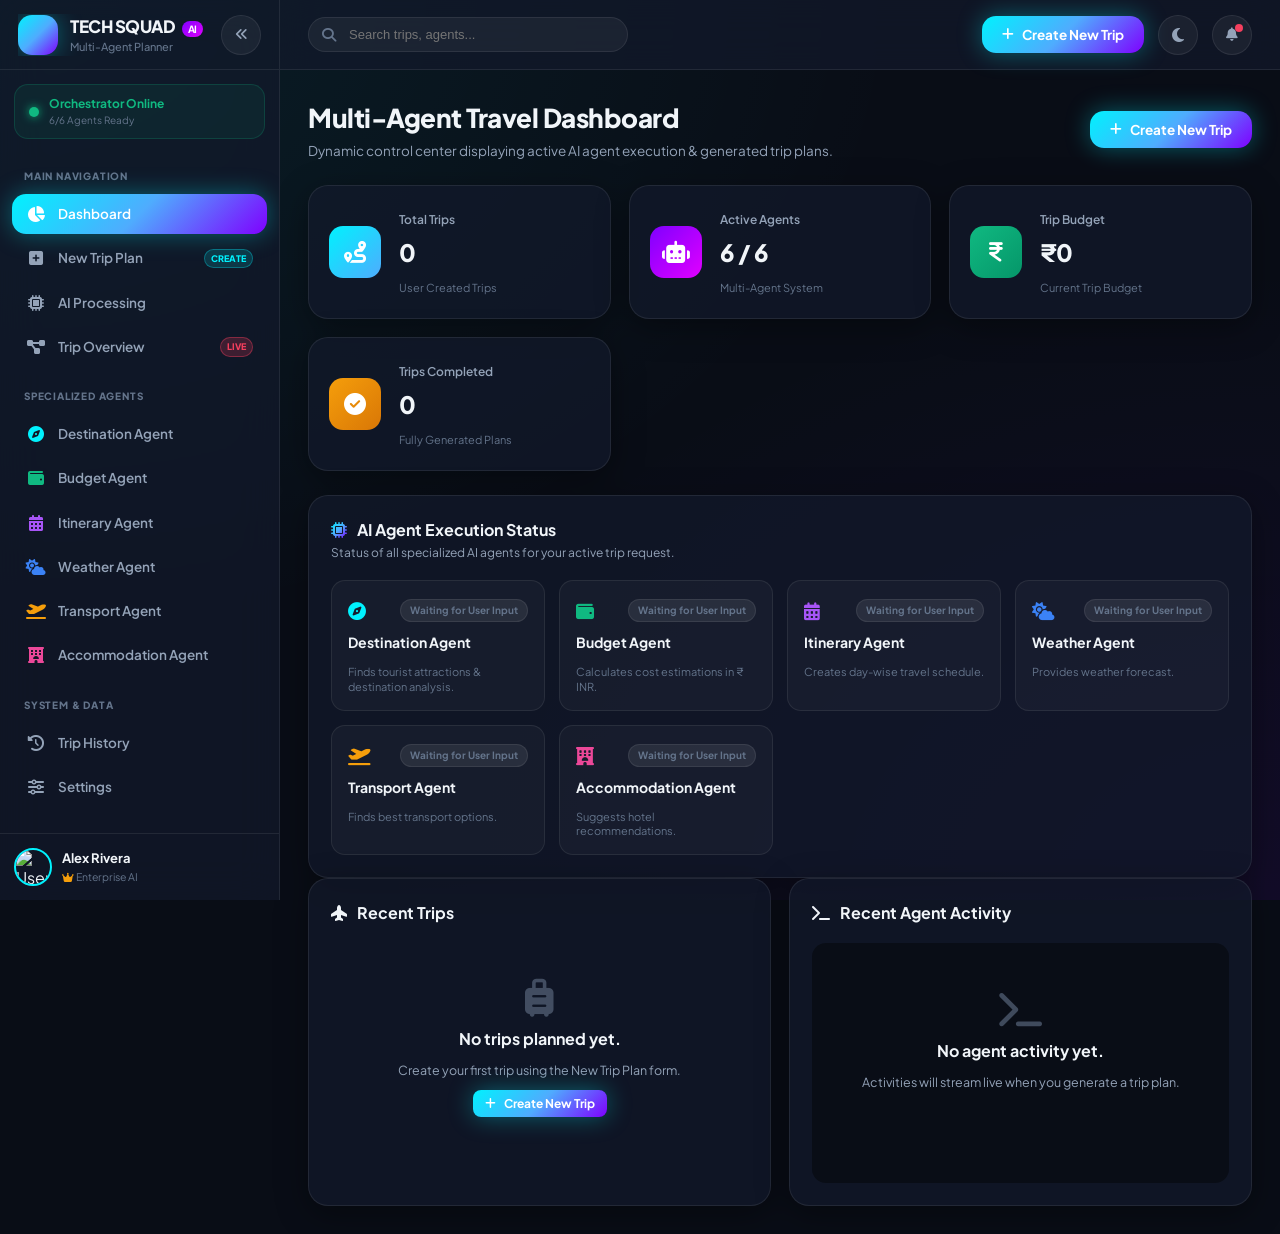
==== index.html @ a3b78dc8 "Initial commit: Travel Planning AI Multi-Agent SaaS application with TECH SQUAD branding" ====
<!DOCTYPE html>
<html lang="en" data-theme="dark">
<head>
  <meta charset="UTF-8">
  <meta name="viewport" content="width=device-width, initial-scale=1.0">
  <title>Travel Planning using Agentic AI | Enterprise Multi-Agent SaaS</title>
  <meta name="description" content="AI-Powered Multi-Agent Travel Planner coordinating Destination, Budget, Itinerary, Weather, Transport, and Accommodation AI agents.">
  
  <!-- Fonts -->
  <link rel="preconnect" href="https://fonts.googleapis.com">
  <link rel="preconnect" href="https://fonts.gstatic.com" crossorigin>
  <link href="https://fonts.googleapis.com/css2?family=Plus+Jakarta+Sans:wght@300;400;500;600;700;800&family=JetBrains+Mono:wght@400;500;600&display=swap" rel="stylesheet">
  
  <!-- FontAwesome Icons -->
  <link rel="stylesheet" href="https://cdnjs.cloudflare.com/ajax/libs/font-awesome/6.5.1/css/all.min.css">
  
  <!-- Leaflet CSS for Satellite Maps -->
  <link rel="stylesheet" href="https://unpkg.com/leaflet@1.9.4/dist/leaflet.css" integrity="sha256-p4NxAoJBhIIN+hmNHrzRCf9tD/miZyoHS5obTRR9BMY=" crossorigin=""/>
  
  <!-- Custom Styles -->
  <link rel="stylesheet" href="styles.css">
</head>
<body>

  <!-- App Wrapper -->
  <div class="app-layout">
    
    <!-- SIDEBAR MENU -->
    <aside class="sidebar" id="sidebar">
      <div class="sidebar-header">
        <div class="logo-box">
          <div class="logo-icon"><i class="fa-solid fa-brain-circuit"></i></div>
          <div class="logo-text">
            <span class="brand-title">TECH SQUAD <span class="badge-ai">AI</span></span>
            <span class="brand-subtitle">Multi-Agent Planner</span>
          </div>
        </div>
        <button class="btn-icon sidebar-toggle" id="sidebarToggleBtn" title="Toggle Sidebar">
          <i class="fa-solid fa-angles-left"></i>
        </button>
      </div>

      <div class="sidebar-status-banner">
        <div class="status-indicator online"></div>
        <div class="status-info">
          <span class="status-title">Orchestrator Online</span>
          <span class="status-sub">6/6 Agents Ready</span>
        </div>
      </div>

      <nav class="sidebar-nav">
        <div class="nav-section">
          <span class="nav-section-title">MAIN NAVIGATION</span>
          <a href="#" class="nav-item active" data-view="dashboard">
            <i class="fa-solid fa-chart-pie nav-icon"></i>
            <span class="nav-label">Dashboard</span>
          </a>
          <a href="#" class="nav-item" data-view="new-plan">
            <i class="fa-solid fa-square-plus nav-icon text-cyan"></i>
            <span class="nav-label">New Trip Plan</span>
            <span class="badge-live" style="background: rgba(0,242,254,0.15); color: var(--color-primary); border-color: rgba(0,242,254,0.3);">CREATE</span>
          </a>
          <a href="#" class="nav-item" data-view="processing">
            <i class="fa-solid fa-microchip nav-icon text-cyan"></i>
            <span class="nav-label">AI Processing</span>
          </a>
          <a href="#" class="nav-item" data-view="controller">
            <i class="fa-solid fa-diagram-project nav-icon"></i>
            <span class="nav-label">Trip Overview</span>
            <span class="badge-live">LIVE</span>
          </a>
        </div>

        <div class="nav-section">
          <span class="nav-section-title">SPECIALIZED AGENTS</span>
          <a href="#" class="nav-item" data-view="agent-destination">
            <i class="fa-solid fa-compass nav-icon agent-color-dest"></i>
            <span class="nav-label">Destination Agent</span>
          </a>
          <a href="#" class="nav-item" data-view="agent-budget">
            <i class="fa-solid fa-wallet nav-icon agent-color-budget"></i>
            <span class="nav-label">Budget Agent</span>
          </a>
          <a href="#" class="nav-item" data-view="agent-itinerary">
            <i class="fa-solid fa-calendar-days nav-icon agent-color-itin"></i>
            <span class="nav-label">Itinerary Agent</span>
          </a>
          <a href="#" class="nav-item" data-view="agent-weather">
            <i class="fa-solid fa-cloud-sun nav-icon agent-color-weather"></i>
            <span class="nav-label">Weather Agent</span>
          </a>
          <a href="#" class="nav-item" data-view="agent-transport">
            <i class="fa-solid fa-plane-departure nav-icon agent-color-transport"></i>
            <span class="nav-label">Transport Agent</span>
          </a>
          <a href="#" class="nav-item" data-view="agent-accommodation">
            <i class="fa-solid fa-hotel nav-icon agent-color-hotel"></i>
            <span class="nav-label">Accommodation Agent</span>
          </a>
        </div>

        <div class="nav-section">
          <span class="nav-section-title">SYSTEM & DATA</span>
          <a href="#" class="nav-item" data-view="history">
            <i class="fa-solid fa-clock-rotate-left nav-icon"></i>
            <span class="nav-label">Trip History</span>
          </a>
          <a href="#" class="nav-item" data-view="settings">
            <i class="fa-solid fa-sliders nav-icon"></i>
            <span class="nav-label">Settings</span>
          </a>
        </div>
      </nav>

      <div class="sidebar-footer">
        <div class="user-pill">
          <img src="https://images.unsplash.com/photo-1534528741775-53994a69daeb?w=100&auto=format&fit=crop&q=80" alt="User Avatar" class="user-avatar">
          <div class="user-meta">
            <span class="user-name">Alex Rivera</span>
            <span class="user-plan"><i class="fa-solid fa-crown gold-icon"></i> Enterprise AI</span>
          </div>
        </div>
      </div>
    </aside>

    <!-- MAIN CONTENT AREA -->
    <main class="main-content">
      
      <!-- TOP NAVBAR -->
      <header class="top-navbar">
        <div class="navbar-left">
          <button class="mobile-menu-btn" id="mobileMenuBtn">
            <i class="fa-solid fa-bars"></i>
          </button>
          <div class="search-bar-wrapper">
            <i class="fa-solid fa-magnifying-glass search-icon"></i>
            <input type="text" id="globalSearchInput" placeholder="Search trips, agents..." />
          </div>
        </div>

        <div class="navbar-right">
          <button class="btn btn-primary-gradient header-action-btn nav-trigger" data-target="new-plan">
            <i class="fa-solid fa-plus"></i>
            <span>Create New Trip</span>
          </button>

          <div class="theme-toggle-box" id="themeToggleBtn" title="Toggle Dark/Light Mode">
            <i class="fa-solid fa-moon dark-icon"></i>
            <i class="fa-solid fa-sun light-icon"></i>
          </div>

          <div class="notification-dropdown-wrapper">
            <button class="btn-icon icon-badge" id="notificationBtn" title="Notifications">
              <i class="fa-solid fa-bell"></i>
              <span class="badge-dot"></span>
            </button>
          </div>
        </div>
      </header>

      <!-- VIEWS CONTAINER -->
      <div class="view-viewport">

        <!-- 0. NEW TRIP PLAN PAGE (ENTERPRISE TRAVEL BOOKING UI) -->
        <section class="app-view" id="view-new-plan">
          <div class="view-header-enterprise">
            <div class="header-left">
              <div class="title-with-badge">
                <h1 class="view-title">New Trip Plan</h1>
                <span class="badge-enterprise"><i class="fa-solid fa-bolt"></i> Enterprise AI Booking UI</span>
              </div>
              <p class="view-subtitle">Customize your trip preferences. Completed in under 60 seconds with Multi-Agent AI.</p>
            </div>
            <div class="header-right-stats">
              <div class="quick-stat-pill">
                <i class="fa-solid fa-clock-rotate-left"></i>
                <span>Est. Time: <strong>&lt; 1 min</strong></span>
              </div>
              <div class="quick-stat-pill cyan-glow">
                <i class="fa-solid fa-microchip"></i>
                <span>6 AI Agents Online</span>
              </div>
            </div>
          </div>

          <!-- Two Column Main Grid -->
          <div class="new-plan-grid">
            
            <!-- LEFT COLUMN: COMPACT FORM WITH 4 SECTIONS -->
            <div class="new-plan-form-column">
              
              <!-- SECTION 1: TRIP DETAILS -->
              <div class="glass-card form-section-card-compact section-glow-blue">
                <div class="section-card-header">
                  <div class="section-badge-num">1</div>
                  <div>
                    <h3 class="section-card-title">Trip Details</h3>
                    <p class="section-card-sub">Choose your target destination &amp; trip duration</p>
                  </div>
                </div>

                <div class="form-grid-2 mt-3">
                  <!-- Destination Input -->
                  <div class="form-group">
                    <label class="form-label-compact"><i class="fa-solid fa-location-dot icon-gradient"></i> Destination</label>
                    <div class="input-with-icon">
                      <i class="fa-solid fa-magnifying-glass input-icon-left"></i>
                      <input type="text" id="npDestination" class="form-control-compact" placeholder="e.g. Goa, Manali, Paris..." value="" autocomplete="off">
                    </div>
                    <!-- Popular Destination Chips -->
                    <div class="popular-dest-wrapper mt-2">
                      <span class="chips-label">Popular:</span>
                      <div class="chips-row" id="popularDestChips">
                        <button type="button" class="dest-chip" data-dest="Goa"><i class="fa-solid fa-umbrella-beach"></i> Goa</button>
                        <button type="button" class="dest-chip" data-dest="Manali"><i class="fa-solid fa-mountain"></i> Manali</button>
                        <button type="button" class="dest-chip" data-dest="Kerala"><i class="fa-solid fa-water"></i> Kerala</button>
                        <button type="button" class="dest-chip" data-dest="Jaipur"><i class="fa-solid fa-chess-castle"></i> Jaipur</button>
                        <button type="button" class="dest-chip" data-dest="Udaipur"><i class="fa-solid fa-synagogue"></i> Udaipur</button>
                      </div>
                    </div>
                  </div>

                  <!-- Number of Days Stepper -->
                  <div class="form-group">
                    <label class="form-label-compact"><i class="fa-solid fa-calendar-days icon-gradient"></i> Number of Days</label>
                    <div class="stepper-box">
                      <button type="button" class="btn-stepper" id="btnDaysMinus" title="Decrease days"><i class="fa-solid fa-minus"></i></button>
                      <input type="number" id="npDays" class="stepper-input" value="5" min="1" max="14" readonly>
                      <button type="button" class="btn-stepper" id="btnDaysPlus" title="Increase days"><i class="fa-solid fa-plus"></i></button>
                    </div>
                    <span class="stepper-hint">Min 1 • Max 14 Days</span>
                  </div>
                </div>
              </div>

              <!-- SECTION 2: BUDGET & TRAVELERS -->
              <div class="glass-card form-section-card-compact section-glow-purple mt-3">
                <div class="section-card-header">
                  <div class="section-badge-num badge-purple">2</div>
                  <div>
                    <h3 class="section-card-title">Budget &amp; Travelers</h3>
                    <p class="section-card-sub">Set estimated expenditure and group size</p>
                  </div>
                </div>

                <div class="form-grid-2 mt-3">
                  <!-- Budget Input -->
                  <div class="form-group">
                    <label class="form-label-compact"><i class="fa-solid fa-indian-rupee-sign icon-gradient-purple"></i> Budget (INR ₹)</label>
                    <div class="input-with-icon">
                      <span class="currency-symbol">₹</span>
                      <input type="number" id="npBudget" class="form-control-compact pl-currency" placeholder="Enter budget" value="50000" step="5000" min="5000">
                    </div>
                    <!-- Budget Preset Buttons -->
                    <div class="budget-presets-row mt-2" id="budgetPresets">
                      <button type="button" class="preset-btn" data-value="20000">₹20,000</button>
                      <button type="button" class="preset-btn" data-value="35000">₹35,000</button>
                      <button type="button" class="preset-btn active" data-value="50000">₹50,000</button>
                      <button type="button" class="preset-btn" data-value="75000">₹75,000</button>
                      <button type="button" class="preset-btn" data-value="100000">₹1,00,000</button>
                    </div>
                  </div>

                  <!-- Travelers Stepper -->
                  <div class="form-group">
                    <label class="form-label-compact"><i class="fa-solid fa-users icon-gradient-purple"></i> Travelers</label>
                    <div class="stepper-box">
                      <button type="button" class="btn-stepper" id="btnTravelersMinus" title="Decrease travelers"><i class="fa-solid fa-minus"></i></button>
                      <input type="number" id="npTravelers" class="stepper-input" value="2" min="1" max="20" readonly>
                      <button type="button" class="btn-stepper" id="btnTravelersPlus" title="Increase travelers"><i class="fa-solid fa-plus"></i></button>
                    </div>
                    <span class="stepper-hint">Solo, Couple or Group</span>
                  </div>
                </div>
              </div>

              <!-- SECTION 3: TRAVEL STYLE -->
              <div class="glass-card form-section-card-compact section-glow-cyan mt-3">
                <div class="section-card-header">
                  <div class="section-badge-num badge-cyan">3</div>
                  <div>
                    <h3 class="section-card-title">Travel Style</h3>
                    <p class="section-card-sub">Select your comfort &amp; experience tier (Select 1)</p>
                  </div>
                </div>

                <div class="travel-style-cards-grid mt-3" id="travelStyleCards">
                  <div class="style-card" data-style="Budget">
                    <div class="style-card-radio"></div>
                    <div class="style-card-icon"><i class="fa-solid fa-piggy-bank"></i></div>
                    <div class="style-card-info">
                      <h4 class="style-card-title">Budget</h4>
                      <p class="style-card-desc">Cost-effective stays, local transport &amp; street food delights.</p>
                    </div>
                  </div>

                  <div class="style-card active" data-style="Standard">
                    <div class="style-card-radio"><i class="fa-solid fa-check"></i></div>
                    <div class="style-card-icon"><i class="fa-solid fa-plane"></i></div>
                    <div class="style-card-info">
                      <h4 class="style-card-title">Standard</h4>
                      <p class="style-card-desc">Balanced comfort 3-4★ hotels &amp; private cabs.</p>
                    </div>
                  </div>

                  <div class="style-card" data-style="Luxury">
                    <div class="style-card-radio"></div>
                    <div class="style-card-icon"><i class="fa-solid fa-crown"></i></div>
                    <div class="style-card-info">
                      <h4 class="style-card-title">Luxury</h4>
                      <p class="style-card-desc">5★ Resorts, VIP private transfers &amp; fine dining.</p>
                    </div>
                  </div>
                </div>
              </div>

              <!-- SECTION 4: INTERESTS -->
              <div class="glass-card form-section-card-compact section-glow-pink mt-3">
                <div class="section-card-header">
                  <div class="section-badge-num badge-pink">4</div>
                  <div class="header-flex-between flex-1">
                    <div>
                      <h3 class="section-card-title">Interests</h3>
                      <p class="section-card-sub">Select your favorite activities (Maximum 5)</p>
                    </div>
                    <span class="selection-counter-badge" id="interestsCounter">0 / 5 selected</span>
                  </div>
                </div>

                <div class="interests-chips-grid mt-3" id="interestsContainer">
                  <button type="button" class="interest-chip" data-interest="Nature"><i class="fa-solid fa-tree"></i> Nature</button>
                  <button type="button" class="interest-chip" data-interest="Adventure"><i class="fa-solid fa-person-hiking"></i> Adventure</button>
                  <button type="button" class="interest-chip" data-interest="Beach"><i class="fa-solid fa-umbrella-beach"></i> Beach</button>
                  <button type="button" class="interest-chip" data-interest="Food"><i class="fa-solid fa-utensils"></i> Food</button>
                  <button type="button" class="interest-chip" data-interest="Shopping"><i class="fa-solid fa-bag-shopping"></i> Shopping</button>
                  <button type="button" class="interest-chip" data-interest="Photography"><i class="fa-solid fa-camera"></i> Photography</button>
                  <button type="button" class="interest-chip" data-interest="Historical"><i class="fa-solid fa-landmark"></i> Historical</button>
                  <button type="button" class="interest-chip" data-interest="Nightlife"><i class="fa-solid fa-martini-glass-citrus"></i> Nightlife</button>
                  <button type="button" class="interest-chip" data-interest="Wildlife"><i class="fa-solid fa-hippo"></i> Wildlife</button>
                </div>
              </div>

              <!-- FORM VALIDATION ALERT BOX -->
              <div id="npValidationAlert" class="validation-alert-banner mt-3" style="display: none;"></div>

              <!-- SINGLE PRIMARY SUBMIT BUTTON -->
              <div class="new-plan-bottom-bar mt-4">
                <button class="btn btn-primary-gradient btn-lg glow-btn generate-submit-btn w-100" id="npGenerateBtn">
                  <i class="fa-solid fa-wand-magic-sparkles"></i> Generate AI Travel Plan
                </button>
              </div>

            </div>

            <!-- RIGHT PANEL: 6 AI AGENT CARDS -->
            <div class="new-plan-right-panel">
              <div class="agents-ready-list">
                <div class="glass-card ready-agent-card">
                  <div class="ready-agent-left">
                    <span class="agent-icon agent-color-dest"><i class="fa-solid fa-compass"></i></span>
                    <div>
                      <h4 class="ready-agent-title">Destination Agent</h4>
                      <p class="ready-agent-desc">Attractions &amp; scenic spot analysis</p>
                    </div>
                  </div>
                  <span class="status-pill-ready"><i class="fa-solid fa-circle"></i> Ready</span>
                </div>

                <div class="glass-card ready-agent-card">
                  <div class="ready-agent-left">
                    <span class="agent-icon agent-color-budget"><i class="fa-solid fa-wallet"></i></span>
                    <div>
                      <h4 class="ready-agent-title">Budget Agent</h4>
                      <p class="ready-agent-desc">Calculates cost estimations in ₹ INR</p>
                    </div>
                  </div>
                  <span class="status-pill-ready"><i class="fa-solid fa-circle"></i> Ready</span>
                </div>

                <div class="glass-card ready-agent-card">
                  <div class="ready-agent-left">
                    <span class="agent-icon agent-color-itin"><i class="fa-solid fa-calendar-days"></i></span>
                    <div>
                      <h4 class="ready-agent-title">Itinerary Agent</h4>
                      <p class="ready-agent-desc">Creates day-wise travel schedule</p>
                    </div>
                  </div>
                  <span class="status-pill-ready"><i class="fa-solid fa-circle"></i> Ready</span>
                </div>

                <div class="glass-card ready-agent-card">
                  <div class="ready-agent-left">
                    <span class="agent-icon agent-color-weather"><i class="fa-solid fa-cloud-sun"></i></span>
                    <div>
                      <h4 class="ready-agent-title">Weather Agent</h4>
                      <p class="ready-agent-desc">Provides micro-climate forecast</p>
                    </div>
                  </div>
                  <span class="status-pill-ready"><i class="fa-solid fa-circle"></i> Ready</span>
                </div>

                <div class="glass-card ready-agent-card">
                  <div class="ready-agent-left">
                    <span class="agent-icon agent-color-transport"><i class="fa-solid fa-plane-departure"></i></span>
                    <div>
                      <h4 class="ready-agent-title">Transport Agent</h4>
                      <p class="ready-agent-desc">Finds optimal flight/train routes</p>
                    </div>
                  </div>
                  <span class="status-pill-ready"><i class="fa-solid fa-circle"></i> Ready</span>
                </div>

                <div class="glass-card ready-agent-card">
                  <div class="ready-agent-left">
                    <span class="agent-icon agent-color-hotel"><i class="fa-solid fa-hotel"></i></span>
                    <div>
                      <h4 class="ready-agent-title">Accommodation Agent</h4>
                      <p class="ready-agent-desc">Matches top hotel recommendations</p>
                    </div>
                  </div>
                  <span class="status-pill-ready"><i class="fa-solid fa-circle"></i> Ready</span>
                </div>
              </div>
            </div>

          </div>
        </section>

        <!-- PAGE 2: PROFESSIONAL AI PROCESSING SCREEN -->
        <section class="app-view" id="view-processing">
          <div class="processing-page-container">
            
            <div class="processing-header text-center">
              <span class="badge-live mb-2" style="background: rgba(0,242,254,0.15); color: var(--color-primary); border-color: rgba(0,242,254,0.3);">
                <i class="fa-solid fa-brain-circuit fa-spin"></i> MULTI-AGENT EXECUTION IN PROGRESS
              </span>
              <h1 class="processing-title">Creating Your AI Travel Plan</h1>
              <p class="processing-subtitle">Our Multi-Agent AI System is analyzing your trip.</p>
            </div>

            <!-- Large Circular Loading Animation -->
            <div class="circular-loader-wrapper mt-4">
              <div class="circular-loader-ring">
                <div class="inner-pulse"></div>
                <div class="loader-content">
                  <i class="fa-solid fa-brain-circuit loader-brain-icon"></i>
                  <span class="loader-pct font-mono" id="procProgressPct">0%</span>
                </div>
              </div>
            </div>

            <!-- Progress Bar (0% -> 100%) -->
            <div class="proc-progress-container mt-4">
              <div class="proc-progress-bar-track">
                <div class="proc-progress-bar-fill" id="procProgressBar" style="width: 0%;"></div>
              </div>
              <div class="proc-progress-meta font-mono mt-2">
                <span id="procStatusText">Initializing Multi-Agent Controller...</span>
                <span id="procTripIdTag" class="text-cyan">Trip ID: --</span>
              </div>
            </div>

            <!-- Six Agents + Controller Workflow Execution Grid -->
            <div class="agents-processing-grid mt-5">
              
              <!-- 1. Multi-Agent Controller -->
              <div class="glass-card proc-agent-card waiting" id="proc-agent-controller">
                <div class="proc-agent-header">
                  <div class="proc-agent-left">
                    <span class="proc-agent-icon cyan-gradient"><i class="fa-solid fa-diagram-project"></i></span>
                    <div>
                      <h4 class="proc-agent-name">Multi-Agent Controller</h4>
                      <span class="proc-agent-sub">System Orchestrator</span>
                    </div>
                  </div>
                  <div class="proc-agent-state" id="proc-state-controller">
                    <span class="state-pill state-waiting"><i class="fa-regular fa-clock"></i> Waiting</span>
                  </div>
                </div>
              </div>

              <!-- 2. Destination Agent -->
              <div class="glass-card proc-agent-card waiting" id="proc-agent-dest">
                <div class="proc-agent-header">
                  <div class="proc-agent-left">
                    <span class="proc-agent-icon agent-color-dest"><i class="fa-solid fa-compass"></i></span>
                    <div>
                      <h4 class="proc-agent-name">Destination Agent</h4>
                      <span class="proc-agent-sub">Attraction &amp; Landmark Discovery</span>
                    </div>
                  </div>
                  <div class="proc-agent-state" id="proc-state-dest">
                    <span class="state-pill state-waiting"><i class="fa-regular fa-clock"></i> Waiting</span>
                  </div>
                </div>
              </div>

              <!-- 3. Budget Agent -->
              <div class="glass-card proc-agent-card waiting" id="proc-agent-budget">
                <div class="proc-agent-header">
                  <div class="proc-agent-left">
                    <span class="proc-agent-icon agent-color-budget"><i class="fa-solid fa-wallet"></i></span>
                    <div>
                      <h4 class="proc-agent-name">Budget Agent</h4>
                      <span class="proc-agent-sub">Cost Estimation &amp; INR Breakdown</span>
                    </div>
                  </div>
                  <div class="proc-agent-state" id="proc-state-budget">
                    <span class="state-pill state-waiting"><i class="fa-regular fa-clock"></i> Waiting</span>
                  </div>
                </div>
              </div>

              <!-- 4. Weather Agent -->
              <div class="glass-card proc-agent-card waiting" id="proc-agent-weather">
                <div class="proc-agent-header">
                  <div class="proc-agent-left">
                    <span class="proc-agent-icon agent-color-weather"><i class="fa-solid fa-cloud-sun"></i></span>
                    <div>
                      <h4 class="proc-agent-name">Weather Agent</h4>
                      <span class="proc-agent-sub">Climate &amp; Forecast Analysis</span>
                    </div>
                  </div>
                  <div class="proc-agent-state" id="proc-state-weather">
                    <span class="state-pill state-waiting"><i class="fa-regular fa-clock"></i> Waiting</span>
                  </div>
                </div>
              </div>

              <!-- 5. Transport Agent -->
              <div class="glass-card proc-agent-card waiting" id="proc-agent-transport">
                <div class="proc-agent-header">
                  <div class="proc-agent-left">
                    <span class="proc-agent-icon agent-color-transport"><i class="fa-solid fa-plane-departure"></i></span>
                    <div>
                      <h4 class="proc-agent-name">Transport Agent</h4>
                      <span class="proc-agent-sub">Route &amp; Transit Optimization</span>
                    </div>
                  </div>
                  <div class="proc-agent-state" id="proc-state-transport">
                    <span class="state-pill state-waiting"><i class="fa-regular fa-clock"></i> Waiting</span>
                  </div>
                </div>
              </div>

              <!-- 6. Accommodation Agent -->
              <div class="glass-card proc-agent-card waiting" id="proc-agent-hotel">
                <div class="proc-agent-header">
                  <div class="proc-agent-left">
                    <span class="proc-agent-icon agent-color-hotel"><i class="fa-solid fa-hotel"></i></span>
                    <div>
                      <h4 class="proc-agent-name">Accommodation Agent</h4>
                      <span class="proc-agent-sub">Hotel &amp; Resort Selection</span>
                    </div>
                  </div>
                  <div class="proc-agent-state" id="proc-state-hotel">
                    <span class="state-pill state-waiting"><i class="fa-regular fa-clock"></i> Waiting</span>
                  </div>
                </div>
              </div>

              <!-- 7. Itinerary Agent -->
              <div class="glass-card proc-agent-card waiting" id="proc-agent-itin">
                <div class="proc-agent-header">
                  <div class="proc-agent-left">
                    <span class="proc-agent-icon agent-color-itin"><i class="fa-solid fa-calendar-days"></i></span>
                    <div>
                      <h4 class="proc-agent-name">Itinerary Agent</h4>
                      <span class="proc-agent-sub">Day-Wise Schedule Synthesis</span>
                    </div>
                  </div>
                  <div class="proc-agent-state" id="proc-state-itin">
                    <span class="state-pill state-waiting"><i class="fa-regular fa-clock"></i> Waiting</span>
                  </div>
                </div>
              </div>

            </div>

          </div>
        </section>


        <!-- 1. DYNAMIC DASHBOARD VIEW -->
        <section class="app-view active" id="view-dashboard">
          <div class="view-header">
            <div>
              <h1 class="view-title">Multi-Agent Travel Dashboard</h1>
              <p class="view-subtitle">Dynamic control center displaying active AI agent execution & generated trip plans.</p>
            </div>
            <button class="btn btn-primary-gradient nav-trigger" data-target="new-plan">
              <i class="fa-solid fa-plus"></i> Create New Trip
            </button>
          </div>

          <!-- Top Metric Cards -->
          <div class="metrics-grid">
            <div class="glass-card metric-card">
              <div class="metric-icon-box cyan-gradient">
                <i class="fa-solid fa-route"></i>
              </div>
              <div class="metric-body">
                <span class="metric-label">Total Trips</span>
                <div class="metric-value-group">
                  <h2 class="metric-value" id="dashTotalTrips">0</h2>
                </div>
                <span class="metric-sub">User Created Trips</span>
              </div>
            </div>

            <div class="glass-card metric-card">
              <div class="metric-icon-box purple-gradient">
                <i class="fa-solid fa-robot"></i>
              </div>
              <div class="metric-body">
                <span class="metric-label">Active Agents</span>
                <div class="metric-value-group">
                  <h2 class="metric-value" id="dashActiveAgents">6 / 6</h2>
                </div>
                <span class="metric-sub">Multi-Agent System</span>
              </div>
            </div>

            <div class="glass-card metric-card">
              <div class="metric-icon-box emerald-gradient">
                <i class="fa-solid fa-indian-rupee-sign"></i>
              </div>
              <div class="metric-body">
                <span class="metric-label">Trip Budget</span>
                <div class="metric-value-group">
                  <h2 class="metric-value" id="dashTotalBudget">₹0</h2>
                </div>
                <span class="metric-sub">Current Trip Budget</span>
              </div>
            </div>

            <div class="glass-card metric-card">
              <div class="metric-icon-box gold-gradient">
                <i class="fa-solid fa-circle-check"></i>
              </div>
              <div class="metric-body">
                <span class="metric-label">Trips Completed</span>
                <div class="metric-value-group">
                  <h2 class="metric-value" id="dashTripsCompleted">0</h2>
                </div>
                <span class="metric-sub">Fully Generated Plans</span>
              </div>
            </div>
          </div>

          <!-- Active Generated Trip Banner -->
          <div id="dashActiveTripBanner" style="display: none;" class="mb-4">
            <!-- Dynamically populated -->
          </div>

          <!-- AI Agent Execution Status Cards Section -->
          <div class="glass-card section-card">
            <div class="card-header-bar">
              <div>
                <h3 class="card-title"><i class="fa-solid fa-microchip gradient-text"></i> AI Agent Execution Status</h3>
                <p class="card-desc">Status of all specialized AI agents for your active trip request.</p>
              </div>
            </div>

            <div class="agents-status-grid">
              <div class="agent-status-tile" id="dashAgentTile-dest" onclick="switchView('agent-destination')">
                <div class="tile-header">
                  <span class="tile-icon agent-color-dest"><i class="fa-solid fa-compass"></i></span>
                  <span class="status-badge-dynamic waiting" id="dashAgentBadge-dest">Waiting for User Input</span>
                </div>
                <h4 class="tile-title">Destination Agent</h4>
                <p class="tile-desc-sub">Finds tourist attractions & destination analysis.</p>
              </div>

              <div class="agent-status-tile" id="dashAgentTile-budget" onclick="switchView('agent-budget')">
                <div class="tile-header">
                  <span class="tile-icon agent-color-budget"><i class="fa-solid fa-wallet"></i></span>
                  <span class="status-badge-dynamic waiting" id="dashAgentBadge-budget">Waiting for User Input</span>
                </div>
                <h4 class="tile-title">Budget Agent</h4>
                <p class="tile-desc-sub">Calculates cost estimations in ₹ INR.</p>
              </div>

              <div class="agent-status-tile" id="dashAgentTile-itin" onclick="switchView('agent-itinerary')">
                <div class="tile-header">
                  <span class="tile-icon agent-color-itin"><i class="fa-solid fa-calendar-days"></i></span>
                  <span class="status-badge-dynamic waiting" id="dashAgentBadge-itin">Waiting for User Input</span>
                </div>
                <h4 class="tile-title">Itinerary Agent</h4>
                <p class="tile-desc-sub">Creates day-wise travel schedule.</p>
              </div>

              <div class="agent-status-tile" id="dashAgentTile-weather" onclick="switchView('agent-weather')">
                <div class="tile-header">
                  <span class="tile-icon agent-color-weather"><i class="fa-solid fa-cloud-sun"></i></span>
                  <span class="status-badge-dynamic waiting" id="dashAgentBadge-weather">Waiting for User Input</span>
                </div>
                <h4 class="tile-title">Weather Agent</h4>
                <p class="tile-desc-sub">Provides weather forecast.</p>
              </div>

              <div class="agent-status-tile" id="dashAgentTile-transport" onclick="switchView('agent-transport')">
                <div class="tile-header">
                  <span class="tile-icon agent-color-transport"><i class="fa-solid fa-plane-departure"></i></span>
                  <span class="status-badge-dynamic waiting" id="dashAgentBadge-transport">Waiting for User Input</span>
                </div>
                <h4 class="tile-title">Transport Agent</h4>
                <p class="tile-desc-sub">Finds best transport options.</p>
              </div>

              <div class="agent-status-tile" id="dashAgentTile-hotel" onclick="switchView('agent-accommodation')">
                <div class="tile-header">
                  <span class="tile-icon agent-color-hotel"><i class="fa-solid fa-hotel"></i></span>
                  <span class="status-badge-dynamic waiting" id="dashAgentBadge-hotel">Waiting for User Input</span>
                </div>
                <h4 class="tile-title">Accommodation Agent</h4>
                <p class="tile-desc-sub">Suggests hotel recommendations.</p>
              </div>
            </div>
          </div>

          <!-- Dynamic Lower Grid -->
          <div class="dashboard-lower-grid mt-4">
            
            <!-- Recent Trips Section -->
            <div class="glass-card section-card">
              <div class="card-header-bar">
                <h3 class="card-title"><i class="fa-solid fa-plane-up"></i> Recent Trips</h3>
              </div>
              <div id="dashRecentTripsContainer">
                <div class="empty-state-box">
                  <i class="fa-solid fa-suitcase-rolling empty-state-icon"></i>
                  <h4 class="empty-state-title">No trips planned yet.</h4>
                  <p class="empty-state-desc">Create your first trip using the New Trip Plan form.</p>
                  <button class="btn btn-primary-gradient btn-sm mt-3 nav-trigger" data-target="new-plan">
                    <i class="fa-solid fa-plus"></i> Create New Trip
                  </button>
                </div>
              </div>
            </div>

            <!-- Recent Agent Activity Section -->
            <div class="glass-card section-card">
              <div class="card-header-bar">
                <h3 class="card-title"><i class="fa-solid fa-terminal"></i> Recent Agent Activity</h3>
              </div>
              <div id="dashActivityLogContainer" class="activity-log-stream font-mono">
                <div class="empty-state-box py-4">
                  <i class="fa-solid fa-terminal empty-state-icon"></i>
                  <h4 class="empty-state-title">No agent activity yet.</h4>
                  <p class="empty-state-desc">Activities will stream live when you generate a trip plan.</p>
                </div>
              </div>
            </div>

          </div>
        </section>


        <!-- 2. TRIP OVERVIEW PAGE -->
        <section class="app-view" id="view-controller">
          <div class="view-header">
            <div>
              <h1 class="view-title">Trip Overview</h1>
              <p class="view-subtitle">Review your trip details before viewing AI-generated results.</p>
            </div>
            <button class="btn btn-primary-gradient nav-trigger" data-target="new-plan">
              <i class="fa-solid fa-plus"></i> Create New Trip
            </button>
          </div>

          <!-- SECTION 1: TRIP SUMMARY CARD (TWO COLUMN LAYOUT) -->
          <div class="glass-card section-card mb-4">
            <div class="card-header-bar">
              <h3 class="card-title"><i class="fa-solid fa-clipboard-list gradient-text"></i> Trip Summary</h3>
              <span class="badge-sub" id="overviewStatusBadge">Awaiting Plan</span>
            </div>

            <div class="overview-summary-grid mt-3" id="overviewTripSummaryContainer">
              <!-- Dynamically populated in 2-column layout -->
            </div>
          </div>

          <!-- SECTION 2: AI AGENT STATUS (6 MODERN CARDS) -->
          <div class="mb-4">
            <div class="section-title-bar mb-3">
              <h3 class="card-title"><i class="fa-solid fa-microchip gradient-text"></i> AI Agent Status</h3>
              <p class="card-desc" style="font-size: 13px; color: var(--text-secondary);">Real-time status and output readiness for all six specialized AI agents.</p>
            </div>

            <div class="overview-agents-grid" id="overviewAgentsGrid">
              <!-- 1. Destination Agent -->
              <div class="glass-card overview-agent-card" id="ov-card-dest">
                <div class="ov-agent-header">
                  <div class="ov-agent-left">
                    <span class="ov-agent-icon agent-color-dest"><i class="fa-solid fa-compass"></i></span>
                    <div>
                      <h4 class="ov-agent-name">Destination Agent</h4>
                      <span class="ov-agent-sub">Attraction &amp; Spot Analysis</span>
                    </div>
                  </div>
                  <span class="state-pill state-waiting" id="ov-status-dest"><i class="fa-regular fa-clock"></i> Waiting</span>
                </div>
                <div class="ov-agent-body mt-3">
                  <div class="ov-progress-track">
                    <div class="ov-progress-fill" id="ov-prog-dest" style="width: 0%;"></div>
                  </div>
                  <div class="ov-agent-meta mt-2">
                    <span class="meta-label">Response Time: <strong id="ov-time-dest">--</strong></span>
                    <button class="btn btn-sm btn-glass ov-details-btn" onclick="switchView('agent-destination')">
                      View Details <i class="fa-solid fa-chevron-right"></i>
                    </button>
                  </div>
                </div>
              </div>

              <!-- 2. Budget Agent -->
              <div class="glass-card overview-agent-card" id="ov-card-budget">
                <div class="ov-agent-header">
                  <div class="ov-agent-left">
                    <span class="ov-agent-icon agent-color-budget"><i class="fa-solid fa-wallet"></i></span>
                    <div>
                      <h4 class="ov-agent-name">Budget Agent</h4>
                      <span class="ov-agent-sub">Cost Estimation (₹ INR)</span>
                    </div>
                  </div>
                  <span class="state-pill state-waiting" id="ov-status-budget"><i class="fa-regular fa-clock"></i> Waiting</span>
                </div>
                <div class="ov-agent-body mt-3">
                  <div class="ov-progress-track">
                    <div class="ov-progress-fill" id="ov-prog-budget" style="width: 0%;"></div>
                  </div>
                  <div class="ov-agent-meta mt-2">
                    <span class="meta-label">Response Time: <strong id="ov-time-budget">--</strong></span>
                    <button class="btn btn-sm btn-glass ov-details-btn" onclick="switchView('agent-budget')">
                      View Details <i class="fa-solid fa-chevron-right"></i>
                    </button>
                  </div>
                </div>
              </div>

              <!-- 3. Weather Agent -->
              <div class="glass-card overview-agent-card" id="ov-card-weather">
                <div class="ov-agent-header">
                  <div class="ov-agent-left">
                    <span class="ov-agent-icon agent-color-weather"><i class="fa-solid fa-cloud-sun"></i></span>
                    <div>
                      <h4 class="ov-agent-name">Weather Agent</h4>
                      <span class="ov-agent-sub">Climate &amp; Forecast advisory</span>
                    </div>
                  </div>
                  <span class="state-pill state-waiting" id="ov-status-weather"><i class="fa-regular fa-clock"></i> Waiting</span>
                </div>
                <div class="ov-agent-body mt-3">
                  <div class="ov-progress-track">
                    <div class="ov-progress-fill" id="ov-prog-weather" style="width: 0%;"></div>
                  </div>
                  <div class="ov-agent-meta mt-2">
                    <span class="meta-label">Response Time: <strong id="ov-time-weather">--</strong></span>
                    <button class="btn btn-sm btn-glass ov-details-btn" onclick="switchView('agent-weather')">
                      View Details <i class="fa-solid fa-chevron-right"></i>
                    </button>
                  </div>
                </div>
              </div>

              <!-- 4. Transport Agent -->
              <div class="glass-card overview-agent-card" id="ov-card-transport">
                <div class="ov-agent-header">
                  <div class="ov-agent-left">
                    <span class="ov-agent-icon agent-color-transport"><i class="fa-solid fa-plane-departure"></i></span>
                    <div>
                      <h4 class="ov-agent-name">Transport Agent</h4>
                      <span class="ov-agent-sub">Transit Options &amp; Flights</span>
                    </div>
                  </div>
                  <span class="state-pill state-waiting" id="ov-status-transport"><i class="fa-regular fa-clock"></i> Waiting</span>
                </div>
                <div class="ov-agent-body mt-3">
                  <div class="ov-progress-track">
                    <div class="ov-progress-fill" id="ov-prog-transport" style="width: 0%;"></div>
                  </div>
                  <div class="ov-agent-meta mt-2">
                    <span class="meta-label">Response Time: <strong id="ov-time-transport">--</strong></span>
                    <button class="btn btn-sm btn-glass ov-details-btn" onclick="switchView('agent-transport')">
                      View Details <i class="fa-solid fa-chevron-right"></i>
                    </button>
                  </div>
                </div>
              </div>

              <!-- 5. Accommodation Agent -->
              <div class="glass-card overview-agent-card" id="ov-card-hotel">
                <div class="ov-agent-header">
                  <div class="ov-agent-left">
                    <span class="ov-agent-icon agent-color-hotel"><i class="fa-solid fa-hotel"></i></span>
                    <div>
                      <h4 class="ov-agent-name">Accommodation Agent</h4>
                      <span class="ov-agent-sub">Hotel &amp; Resort Stays</span>
                    </div>
                  </div>
                  <span class="state-pill state-waiting" id="ov-status-hotel"><i class="fa-regular fa-clock"></i> Waiting</span>
                </div>
                <div class="ov-agent-body mt-3">
                  <div class="ov-progress-track">
                    <div class="ov-progress-fill" id="ov-prog-hotel" style="width: 0%;"></div>
                  </div>
                  <div class="ov-agent-meta mt-2">
                    <span class="meta-label">Response Time: <strong id="ov-time-hotel">--</strong></span>
                    <button class="btn btn-sm btn-glass ov-details-btn" onclick="switchView('agent-accommodation')">
                      View Details <i class="fa-solid fa-chevron-right"></i>
                    </button>
                  </div>
                </div>
              </div>

              <!-- 6. Itinerary Agent -->
              <div class="glass-card overview-agent-card" id="ov-card-itin">
                <div class="ov-agent-header">
                  <div class="ov-agent-left">
                    <span class="ov-agent-icon agent-color-itin"><i class="fa-solid fa-calendar-days"></i></span>
                    <div>
                      <h4 class="ov-agent-name">Itinerary Agent</h4>
                      <span class="ov-agent-sub">Day-Wise Plan Schedule</span>
                    </div>
                  </div>
                  <span class="state-pill state-waiting" id="ov-status-itin"><i class="fa-regular fa-clock"></i> Waiting</span>
                </div>
                <div class="ov-agent-body mt-3">
                  <div class="ov-progress-track">
                    <div class="ov-progress-fill" id="ov-prog-itin" style="width: 0%;"></div>
                  </div>
                  <div class="ov-agent-meta mt-2">
                    <span class="meta-label">Response Time: <strong id="ov-time-itin">--</strong></span>
                    <button class="btn btn-sm btn-glass ov-details-btn" onclick="switchView('agent-itinerary')">
                      View Details <i class="fa-solid fa-chevron-right"></i>
                    </button>
                  </div>
                </div>
              </div>
            </div>
          </div>

          <!-- SECTION 3 & SECTION 4 SPLIT CONTAINER -->
          <div class="overview-split-grid mb-4">
            
            <!-- SECTION 3: PLANNING PROGRESS -->
            <div class="glass-card section-card">
              <div class="card-header-bar">
                <h3 class="card-title"><i class="fa-solid fa-chart-line gradient-text"></i> Planning Progress</h3>
                <span class="badge-sub font-mono" id="ovOverallPctTag">0%</span>
              </div>
              <div class="overview-progress-body mt-3">
                <div class="ov-main-progress-track">
                  <div class="ov-main-progress-fill" id="ovMainProgressBar" style="width: 0%;"></div>
                </div>

                <div class="overview-metrics-row mt-4">
                  <div class="ov-metric-pill">
                    <span class="ov-metric-label">Completed Agents</span>
                    <h4 class="ov-metric-value" id="ovCompletedCount">0 / 6</h4>
                  </div>
                  <div class="ov-metric-pill">
                    <span class="ov-metric-label">Current Agent</span>
                    <h4 class="ov-metric-value text-cyan" id="ovCurrentAgentName">None</h4>
                  </div>
                  <div class="ov-metric-pill">
                    <span class="ov-metric-label">Est. Time Remaining</span>
                    <h4 class="ov-metric-value" id="ovTimeRemaining">0s</h4>
                  </div>
                </div>
              </div>
            </div>

            <!-- SECTION 4: LIVE ACTIVITY TIMELINE -->
            <div class="glass-card section-card">
              <div class="card-header-bar">
                <h3 class="card-title"><i class="fa-solid fa-timeline gradient-text"></i> Live Activity Timeline</h3>
              </div>
              <div class="overview-timeline-list mt-3" id="overviewTimelineContainer">
                <!-- Dynamically populated timeline items -->
              </div>
            </div>

          </div>

          <!-- BOTTOM ACTION BAR -->
          <div class="overview-bottom-action-bar">
            <button class="btn btn-primary-gradient btn-lg w-100 glow-btn" id="btnViewGeneratedPlan" disabled>
              <i class="fa-solid fa-map-location-dot"></i> View Generated Travel Plan
            </button>
          </div>

        </section>


        <!-- 3. DESTINATION AGENT PAGE -->
        <section class="app-view" id="view-agent-destination">
          <div class="view-header">
            <div>
              <div class="agent-hero-badge dest-badge"><i class="fa-solid fa-compass"></i> SPECIALIZED AGENT #1</div>
              <h1 class="view-title">Destination Agent</h1>
              <p class="view-subtitle">Finds tourist attractions & destination analysis based on user preferences.</p>
            </div>
          </div>

          <div id="destAgentPageContainer">
            <!-- Dynamically populated -->
          </div>
        </section>


        <!-- 4. BUDGET AGENT PAGE -->
        <section class="app-view" id="view-agent-budget">
          <div class="view-header">
            <div>
              <div class="agent-hero-badge budget-badge"><i class="fa-solid fa-wallet"></i> SPECIALIZED AGENT #2</div>
              <h1 class="view-title">Budget Agent</h1>
              <p class="view-subtitle">Calculates cost estimations in ₹ INR.</p>
            </div>
          </div>

          <div id="budgetAgentPageContainer">
            <!-- Dynamically populated -->
          </div>
        </section>


        <!-- 5. ITINERARY AGENT PAGE -->
        <section class="app-view" id="view-agent-itinerary">
          <div class="view-header">
            <div>
              <div class="agent-hero-badge itin-badge"><i class="fa-solid fa-calendar-days"></i> SPECIALIZED AGENT #3</div>
              <h1 class="view-title">Itinerary Agent</h1>
              <p class="view-subtitle">Creates day-wise travel schedule with <strong>100% unique non-repeating locations</strong>.</p>
            </div>
          </div>

          <div id="itinAgentPageContainer">
            <!-- Dynamically populated -->
          </div>
        </section>


        <!-- 6. WEATHER AGENT PAGE -->
        <section class="app-view" id="view-agent-weather">
          <div class="view-header">
            <div>
              <div class="agent-hero-badge weather-badge"><i class="fa-solid fa-cloud-sun"></i> SPECIALIZED AGENT #4</div>
              <h1 class="view-title">Weather Agent</h1>
              <p class="view-subtitle">Provides weather forecast & climate advisory for your trip.</p>
            </div>
          </div>

          <div id="weatherAgentPageContainer">
            <!-- Dynamically populated -->
          </div>
        </section>


        <!-- 7. TRANSPORT AGENT PAGE -->
        <section class="app-view" id="view-agent-transport">
          <div class="view-header">
            <div>
              <div class="agent-hero-badge transport-badge"><i class="fa-solid fa-plane-departure"></i> SPECIALIZED AGENT #5</div>
              <h1 class="view-title">Transport Agent</h1>
              <p class="view-subtitle">Finds best transport options for your selected route.</p>
            </div>
          </div>

          <div id="transportAgentPageContainer">
            <!-- Dynamically populated -->
          </div>
        </section>


        <!-- 8. ACCOMMODATION AGENT PAGE -->
        <section class="app-view" id="view-agent-accommodation">
          <div class="view-header">
            <div>
              <div class="agent-hero-badge hotel-badge"><i class="fa-solid fa-hotel"></i> SPECIALIZED AGENT #6</div>
              <h1 class="view-title">Accommodation Agent</h1>
              <p class="view-subtitle">Suggests hotel recommendations for your destination.</p>
            </div>
          </div>

          <div id="hotelAgentPageContainer">
            <!-- Dynamically populated -->
          </div>
        </section>


        <!-- 9. TRIP HISTORY VIEW -->
        <section class="app-view" id="view-history">
          <div class="view-header">
            <div>
              <h1 class="view-title">Trip History & Saved Itineraries</h1>
              <p class="view-subtitle">Review or export your generated travel plans.</p>
            </div>
            <button class="btn btn-sm btn-glass" id="clearAllHistoryBtn"><i class="fa-solid fa-trash-can"></i> Clear History</button>
          </div>

          <div class="history-grid" id="historyGridContainer">
            <!-- Dynamically populated -->
          </div>
        </section>


        <!-- 10. SETTINGS VIEW -->
        <section class="app-view" id="view-settings">
          <div class="view-header">
            <div>
              <h1 class="view-title">System Settings & Agent Config</h1>
              <p class="view-subtitle">Tune AI agent parameters and system preferences.</p>
            </div>
          </div>

          <div class="settings-sections-grid">
            <div class="glass-card section-card">
              <div class="card-header-bar">
                <h3 class="card-title"><i class="fa-solid fa-brain"></i> Neural AI Model Backend</h3>
              </div>
              <div class="settings-form">
                <div class="form-group">
                  <label>Primary Orchestrator Engine</label>
                  <select class="form-control">
                    <option selected>Google Gemini 1.5 Pro (Recommended)</option>
                    <option>OpenAI GPT-4o (Omni)</option>
                    <option>Anthropic Claude 3.5 Sonnet</option>
                  </select>
                </div>
                <div class="form-group">
                  <label>Strict Non-Repeating Location Constraint</label>
                  <div class="toggle-switch-wrapper">
                    <input type="checkbox" id="strictLocationToggle" checked>
                    <label for="strictLocationToggle">Enforce 100% Unique Places per Day</label>
                  </div>
                </div>
              </div>
            </div>

            <div class="glass-card section-card">
              <div class="card-header-bar">
                <h3 class="card-title"><i class="fa-solid fa-sliders"></i> Default User Preferences</h3>
              </div>
              <div class="settings-form">
                <div class="form-group">
                  <label>Theme Preference</label>
                  <select class="form-control" id="settingsThemeSelect">
                    <option value="dark">Dark Space Glassmorphism (Default)</option>
                    <option value="light">Light Premium Glass</option>
                  </select>
                </div>
              </div>
            </div>
          </div>
        </section>

      </div>
    </main>
  </div>

  <!-- FULL-SCREEN AGENT LOADING OVERLAY WITH WORKFLOW ANIMATION -->
  <div class="full-screen-loader-backdrop" id="fullScreenAgentLoader">
    <div class="loader-modal-glass">
      <div class="loader-top-header">
        <div class="loader-brand-logo">
          <i class="fa-solid fa-brain-circuit"></i>
          <span>Multi-Agent AI Controller Processing</span>
        </div>
        <span class="loader-pct-pill font-mono" id="fsProgressPct">0%</span>
      </div>

      <!-- Main Loader Step Flow Diagram -->
      <div class="loader-workflow-pipeline">
        <div class="pipeline-node node-user-step active" id="node-fs-user">
          <i class="fa-solid fa-user"></i>
          <span>User Input</span>
        </div>

        <div class="pipeline-connector"><div class="connector-line"></div></div>

        <div class="pipeline-node node-controller-step" id="node-fs-ctrl">
          <i class="fa-solid fa-brain-circuit"></i>
          <span>Controller</span>
        </div>

        <div class="pipeline-connector"><div class="connector-line"></div></div>

        <div class="pipeline-node" id="node-fs-dest">
          <i class="fa-solid fa-compass agent-color-dest"></i>
          <span>Destination</span>
        </div>

        <div class="pipeline-connector"><div class="connector-line"></div></div>

        <div class="pipeline-node" id="node-fs-budget">
          <i class="fa-solid fa-wallet agent-color-budget"></i>
          <span>Budget</span>
        </div>

        <div class="pipeline-connector"><div class="connector-line"></div></div>

        <div class="pipeline-node" id="node-fs-weather">
          <i class="fa-solid fa-cloud-sun agent-color-weather"></i>
          <span>Weather</span>
        </div>

        <div class="pipeline-connector"><div class="connector-line"></div></div>

        <div class="pipeline-node" id="node-fs-transport">
          <i class="fa-solid fa-plane-departure agent-color-transport"></i>
          <span>Transport</span>
        </div>

        <div class="pipeline-connector"><div class="connector-line"></div></div>

        <div class="pipeline-node" id="node-fs-hotel">
          <i class="fa-solid fa-hotel agent-color-hotel"></i>
          <span>Hotel</span>
        </div>

        <div class="pipeline-connector"><div class="connector-line"></div></div>

        <div class="pipeline-node" id="node-fs-itin">
          <i class="fa-solid fa-calendar-days agent-color-itin"></i>
          <span>Itinerary</span>
        </div>
      </div>

      <!-- Progress Fill Bar -->
      <div class="fs-progress-track mt-4">
        <div class="fs-progress-fill" id="fsProgressBar" style="width: 0%;"></div>
      </div>

      <!-- Streaming Message Banner -->
      <div class="fs-message-banner mt-3 font-mono">
        <i class="fa-solid fa-spinner fa-spin text-cyan"></i>
        <span id="fsStatusMsg">Initializing neural agent framework...</span>
      </div>
    </div>
  </div>

  <!-- Leaflet JS for Maps -->
  <script src="https://unpkg.com/leaflet@1.9.4/dist/leaflet.js" integrity="sha256-20nQCchB9co0qIjJZRGuk2/Z9VM+kNiyxNV1lvTlZBo=" crossorigin=""></script>
  <!-- Chart.js -->
  <script src="https://cdn.jsdelivr.net/npm/chart.js"></script>
  <!-- Main Application Script -->
  <script src="app.js"></script>
</body>
</html>
---- styles.css ----
/* ==========================================================================
   TRAVEL PLANNING USING AGENTIC AI - DESIGN SYSTEM & STYLESHEET
   Theme: Deep Space Slate Glassmorphism with Electric Blue + Neon Purple Gradients
   ========================================================================== */

:root {
  /* Colors - Dark Theme (Default) */
  --bg-main: #090d16;
  --bg-subtle: #0f1524;
  --surface-glass: rgba(18, 26, 43, 0.72);
  --surface-glass-border: rgba(255, 255, 255, 0.08);
  --surface-hover: rgba(255, 255, 255, 0.04);
  --surface-card: rgba(15, 22, 37, 0.85);

  --text-primary: #f1f5f9;
  --text-secondary: #94a3b8;
  --text-muted: #64748b;

  --color-primary: #00f2fe;
  --color-primary-end: #4facfe;
  --color-secondary: #7f00ff;
  --color-secondary-end: #e100ff;

  --gradient-primary: linear-gradient(135deg, #00f2fe 0%, #4facfe 50%, #7f00ff 100%);
  --gradient-accent: linear-gradient(135deg, #7f00ff 0%, #e100ff 100%);
  --gradient-glass: linear-gradient(135deg, rgba(255, 255, 255, 0.05) 0%, rgba(255, 255, 255, 0.01) 100%);

  /* Agent Accent Colors */
  --agent-dest: #00f2fe;
  --agent-budget: #10b981;
  --agent-itin: #a855f7;
  --agent-weather: #3b82f6;
  --agent-transport: #f59e0b;
  --agent-hotel: #ec4899;

  /* Utility Colors */
  --emerald: #10b981;
  --rose: #f43f5e;
  --amber: #f59e0b;
  --cyan: #06b6d4;

  /* Dimensions & Spacing */
  --sidebar-width: 280px;
  --sidebar-collapsed-width: 80px;
  --topbar-height: 70px;
  --radius-sm: 8px;
  --radius-md: 14px;
  --radius-lg: 20px;
  --radius-xl: 28px;

  /* Shadows & Glows */
  --shadow-glass: 0 8px 32px 0 rgba(0, 0, 0, 0.37);
  --glow-primary: 0 0 25px rgba(0, 242, 254, 0.35);
  --glow-purple: 0 0 25px rgba(127, 0, 255, 0.35);

  --font-family: 'Plus Jakarta Sans', -apple-system, BlinkMacSystemFont, sans-serif;
  --font-mono: 'JetBrains Mono', monospace;
  --transition-fast: 0.2s cubic-bezier(0.4, 0, 0.2, 1);
  --transition-normal: 0.35s cubic-bezier(0.4, 0, 0.2, 1);
}

/* Light Theme Variables */
[data-theme="light"] {
  --bg-main: #f1f5f9;
  --bg-subtle: #e2e8f0;
  --surface-glass: rgba(255, 255, 255, 0.82);
  --surface-glass-border: rgba(0, 0, 0, 0.08);
  --surface-hover: rgba(0, 0, 0, 0.03);
  --surface-card: rgba(255, 255, 255, 0.95);

  --text-primary: #0f172a;
  --text-secondary: #475569;
  --text-muted: #94a3b8;

  --shadow-glass: 0 8px 30px 0 rgba(0, 0, 0, 0.08);
  --glow-primary: 0 0 20px rgba(0, 242, 254, 0.2);
}

/* Reset & Base Settings */
*, *::before, *::after {
  box-sizing: border-box;
  margin: 0;
  padding: 0;
}

body {
  font-family: var(--font-family);
  background-color: var(--bg-main);
  color: var(--text-primary);
  line-height: 1.5;
  overflow-x: hidden;
  min-height: 100vh;
  background-image: 
    radial-gradient(at 0% 0%, rgba(0, 242, 254, 0.08) 0px, transparent 50%),
    radial-gradient(at 100% 100%, rgba(127, 0, 255, 0.08) 0px, transparent 50%);
  background-attachment: fixed;
}

/* Custom Scrollbars */
::-webkit-scrollbar {
  width: 6px;
  height: 6px;
}
::-webkit-scrollbar-track {
  background: var(--bg-main);
}
::-webkit-scrollbar-thumb {
  background: rgba(255, 255, 255, 0.15);
  border-radius: 10px;
}
::-webkit-scrollbar-thumb:hover {
  background: rgba(255, 255, 255, 0.3);
}

/* ==========================================================================
   LAYOUT STRUCTURE
   ========================================================================== */

.app-layout {
  display: flex;
  min-height: 100vh;
}

/* SIDEBAR */
.sidebar {
  width: var(--sidebar-width);
  background: var(--surface-glass);
  backdrop-filter: blur(20px);
  -webkit-backdrop-filter: blur(20px);
  border-right: 1px solid var(--surface-glass-border);
  display: flex;
  flex-direction: column;
  position: fixed;
  top: 0;
  bottom: 0;
  left: 0;
  z-index: 100;
  transition: width var(--transition-normal);
}

.sidebar.collapsed {
  width: var(--sidebar-collapsed-width);
}

.sidebar-header {
  height: var(--topbar-height);
  padding: 0 18px;
  display: flex;
  align-items: center;
  justify-content: space-between;
  border-bottom: 1px solid var(--surface-glass-border);
}

.logo-box {
  display: flex;
  align-items: center;
  gap: 12px;
  overflow: hidden;
}

.logo-icon {
  width: 40px;
  height: 40px;
  border-radius: var(--radius-md);
  background: var(--gradient-primary);
  display: flex;
  align-items: center;
  justify-content: center;
  color: #fff;
  font-size: 20px;
  box-shadow: var(--glow-primary);
  flex-shrink: 0;
}

.logo-text {
  display: flex;
  flex-direction: column;
  white-space: nowrap;
}

.brand-title {
  font-weight: 800;
  font-size: 17px;
  letter-spacing: -0.5px;
}

.badge-ai {
  background: var(--gradient-accent);
  color: #fff;
  font-size: 10px;
  padding: 2px 6px;
  border-radius: 20px;
  font-weight: 700;
  margin-left: 4px;
}

.brand-subtitle {
  font-size: 11px;
  color: var(--text-muted);
  font-weight: 500;
}

.sidebar-toggle {
  background: transparent;
  border: none;
  color: var(--text-secondary);
  cursor: pointer;
  width: 32px;
  height: 32px;
  border-radius: var(--radius-sm);
  display: flex;
  align-items: center;
  justify-content: center;
}

.sidebar-toggle:hover {
  background: var(--surface-hover);
  color: var(--text-primary);
}

.sidebar.collapsed .logo-text,
.sidebar.collapsed .brand-subtitle,
.sidebar.collapsed .sidebar-status-banner,
.sidebar.collapsed .nav-section-title,
.sidebar.collapsed .nav-label,
.sidebar.collapsed .badge-live,
.sidebar.collapsed .user-meta {
  display: none !important;
}

/* Sidebar Status Banner */
.sidebar-status-banner {
  margin: 14px;
  padding: 10px 14px;
  background: rgba(16, 185, 129, 0.08);
  border: 1px solid rgba(16, 185, 129, 0.2);
  border-radius: var(--radius-md);
  display: flex;
  align-items: center;
  gap: 10px;
}

.status-indicator.online {
  width: 10px;
  height: 10px;
  border-radius: 50%;
  background: var(--emerald);
  box-shadow: 0 0 10px var(--emerald);
  animation: pulse-dot 2s infinite;
}

@keyframes pulse-dot {
  0% { transform: scale(0.95); box-shadow: 0 0 0 0 rgba(16, 185, 129, 0.7); }
  70% { transform: scale(1); box-shadow: 0 0 0 8px rgba(16, 185, 129, 0); }
  100% { transform: scale(0.95); box-shadow: 0 0 0 0 rgba(16, 185, 129, 0); }
}

.status-info {
  display: flex;
  flex-direction: column;
}

.status-title {
  font-size: 12px;
  font-weight: 700;
  color: var(--emerald);
}

.status-sub {
  font-size: 10px;
  color: var(--text-muted);
}

/* Navigation Items */
.sidebar-nav {
  flex: 1;
  overflow-y: auto;
  padding: 10px 12px;
  display: flex;
  flex-direction: column;
  gap: 16px;
}

.nav-section {
  display: flex;
  flex-direction: column;
  gap: 4px;
}

.nav-section-title {
  font-size: 10px;
  font-weight: 800;
  color: var(--text-muted);
  letter-spacing: 0.8px;
  padding: 6px 12px;
}

.nav-item {
  display: flex;
  align-items: center;
  gap: 12px;
  padding: 10px 14px;
  border-radius: var(--radius-md);
  color: var(--text-secondary);
  text-decoration: none;
  font-size: 13.5px;
  font-weight: 600;
  transition: all var(--transition-fast);
  position: relative;
}

.nav-item:hover {
  background: var(--surface-hover);
  color: var(--text-primary);
}

.nav-item.active {
  background: var(--gradient-primary);
  color: #fff;
  box-shadow: var(--glow-primary);
}

.nav-icon {
  font-size: 16px;
  width: 20px;
  text-align: center;
}

.badge-live {
  margin-left: auto;
  background: rgba(244, 63, 94, 0.2);
  color: var(--rose);
  border: 1px solid rgba(244, 63, 94, 0.4);
  font-size: 9px;
  font-weight: 800;
  padding: 2px 6px;
  border-radius: 10px;
  animation: blink-live 1.5s infinite alternate;
}

@keyframes blink-live {
  0% { opacity: 0.5; }
  100% { opacity: 1; }
}

/* Agent Icon Accent Colors */
.agent-color-dest { color: var(--agent-dest); }
.agent-color-budget { color: var(--agent-budget); }
.agent-color-itin { color: var(--agent-itin); }
.agent-color-weather { color: var(--agent-weather); }
.agent-color-transport { color: var(--agent-transport); }
.agent-color-hotel { color: var(--agent-hotel); }

.nav-item.active .nav-icon {
  color: #fff !important;
}

/* Sidebar Footer User */
.sidebar-footer {
  padding: 14px;
  border-top: 1px solid var(--surface-glass-border);
}

.user-pill {
  display: flex;
  align-items: center;
  gap: 10px;
}

.user-avatar {
  width: 38px;
  height: 38px;
  border-radius: 50%;
  object-fit: cover;
  border: 2px solid var(--color-primary);
}

.user-meta {
  display: flex;
  flex-direction: column;
}

.user-name {
  font-size: 13px;
  font-weight: 700;
}

.user-plan {
  font-size: 10.5px;
  color: var(--text-muted);
}

.gold-icon { color: var(--amber); }

/* MAIN CONTENT AREA */
.main-content {
  flex: 1;
  margin-left: var(--sidebar-width);
  display: flex;
  flex-direction: column;
  min-height: 100vh;
  transition: margin-left var(--transition-normal);
}

.sidebar.collapsed ~ .main-content {
  margin-left: var(--sidebar-collapsed-width);
}

/* TOP NAVBAR */
.top-navbar {
  height: var(--topbar-height);
  background: var(--surface-glass);
  backdrop-filter: blur(16px);
  -webkit-backdrop-filter: blur(16px);
  border-bottom: 1px solid var(--surface-glass-border);
  padding: 0 28px;
  display: flex;
  align-items: center;
  justify-content: space-between;
  position: sticky;
  top: 0;
  z-index: 90;
}

.navbar-left {
  display: flex;
  align-items: center;
  gap: 16px;
}

.mobile-menu-btn {
  display: none;
  background: transparent;
  border: none;
  color: var(--text-primary);
  font-size: 20px;
  cursor: pointer;
}

.search-bar-wrapper {
  position: relative;
  width: 320px;
}

.search-icon {
  position: absolute;
  left: 14px;
  top: 50%;
  transform: translateY(-50%);
  color: var(--text-muted);
  font-size: 14px;
}

.search-bar-wrapper input {
  width: 100%;
  background: rgba(255, 255, 255, 0.05);
  border: 1px solid var(--surface-glass-border);
  border-radius: 30px;
  padding: 9px 16px 9px 40px;
  color: var(--text-primary);
  font-size: 13px;
  outline: none;
  transition: all var(--transition-fast);
}

.search-bar-wrapper input:focus {
  background: rgba(255, 255, 255, 0.09);
  border-color: var(--color-primary);
  box-shadow: 0 0 15px rgba(0, 242, 254, 0.2);
}

.navbar-right {
  display: flex;
  align-items: center;
  gap: 14px;
}

.theme-toggle-box {
  width: 40px;
  height: 40px;
  border-radius: 50%;
  background: rgba(255, 255, 255, 0.05);
  border: 1px solid var(--surface-glass-border);
  display: flex;
  align-items: center;
  justify-content: center;
  cursor: pointer;
  color: var(--text-secondary);
  transition: all var(--transition-fast);
}

.theme-toggle-box:hover {
  background: var(--surface-hover);
  color: var(--text-primary);
}

[data-theme="dark"] .light-icon { display: none; }
[data-theme="light"] .dark-icon { display: none; }

.btn-icon {
  width: 40px;
  height: 40px;
  border-radius: 50%;
  background: rgba(255, 255, 255, 0.05);
  border: 1px solid var(--surface-glass-border);
  color: var(--text-secondary);
  display: flex;
  align-items: center;
  justify-content: center;
  cursor: pointer;
  position: relative;
  transition: all var(--transition-fast);
}

.btn-icon:hover {
  background: var(--surface-hover);
  color: var(--text-primary);
}

.badge-dot {
  position: absolute;
  top: 8px;
  right: 8px;
  width: 8px;
  height: 8px;
  border-radius: 50%;
  background: var(--rose);
}

/* BUTTON SYSTEM */
.btn {
  display: inline-flex;
  align-items: center;
  justify-content: center;
  gap: 8px;
  padding: 10px 20px;
  border-radius: var(--radius-md);
  font-weight: 700;
  font-size: 13.5px;
  cursor: pointer;
  border: none;
  outline: none;
  transition: all var(--transition-fast);
  text-decoration: none;
  font-family: var(--font-family);
}

.btn-primary-gradient {
  background: var(--gradient-primary);
  color: #fff;
  box-shadow: var(--glow-primary);
}

.btn-primary-gradient:hover {
  transform: translateY(-2px);
  box-shadow: 0 0 30px rgba(0, 242, 254, 0.5);
}

.btn-glass {
  background: rgba(255, 255, 255, 0.06);
  border: 1px solid var(--surface-glass-border);
  color: var(--text-primary);
}

.btn-glass:hover {
  background: rgba(255, 255, 255, 0.12);
  border-color: rgba(255, 255, 255, 0.2);
}

.btn-sm { padding: 6px 12px; font-size: 12px; border-radius: var(--radius-sm); }
.btn-xs { padding: 4px 8px; font-size: 11px; border-radius: var(--radius-sm); }
.btn-lg { padding: 14px 28px; font-size: 15px; border-radius: var(--radius-lg); }

.glow-btn {
  animation: subtle-pulse 3s infinite alternate;
}

@keyframes subtle-pulse {
  0% { box-shadow: 0 0 15px rgba(0, 242, 254, 0.3); }
  100% { box-shadow: 0 0 30px rgba(127, 0, 255, 0.6); }
}

/* ==========================================================================
   VIEWPORT & APP VIEWS
   ========================================================================== */

.view-viewport {
  padding: 28px;
  flex: 1;
}

.app-view {
  display: none;
  animation: fadeIn 0.35s ease forwards;
}

.app-view.active {
  display: block;
}

@keyframes fadeIn {
  from { opacity: 0; transform: translateY(10px); }
  to { opacity: 1; transform: translateY(0); }
}

.view-header {
  display: flex;
  align-items: center;
  justify-content: space-between;
  margin-bottom: 24px;
  flex-wrap: wrap;
  gap: 16px;
}

.view-title {
  font-size: 26px;
  font-weight: 800;
  letter-spacing: -0.5px;
}

.view-subtitle {
  font-size: 13.5px;
  color: var(--text-secondary);
  margin-top: 4px;
}

.agent-hero-badge {
  display: inline-flex;
  align-items: center;
  gap: 6px;
  font-size: 10.5px;
  font-weight: 800;
  letter-spacing: 0.8px;
  padding: 3px 10px;
  border-radius: 20px;
  margin-bottom: 8px;
  text-transform: uppercase;
}

.dest-badge { background: rgba(0, 242, 254, 0.12); color: var(--agent-dest); border: 1px solid rgba(0, 242, 254, 0.3); }
.budget-badge { background: rgba(16, 185, 129, 0.12); color: var(--agent-budget); border: 1px solid rgba(16, 185, 129, 0.3); }
.itin-badge { background: rgba(168, 85, 247, 0.12); color: var(--agent-itin); border: 1px solid rgba(168, 85, 247, 0.3); }
.weather-badge { background: rgba(59, 130, 246, 0.12); color: var(--agent-weather); border: 1px solid rgba(59, 130, 246, 0.3); }
.transport-badge { background: rgba(245, 158, 11, 0.12); color: var(--agent-transport); border: 1px solid rgba(245, 158, 11, 0.3); }
.hotel-badge { background: rgba(236, 72, 153, 0.12); color: var(--agent-hotel); border: 1px solid rgba(236, 72, 153, 0.3); }

/* GLASS CARDS SYSTEM */
.glass-card {
  background: var(--surface-glass);
  backdrop-filter: blur(16px);
  -webkit-backdrop-filter: blur(16px);
  border: 1px solid var(--surface-glass-border);
  border-radius: var(--radius-lg);
  padding: 22px;
  box-shadow: var(--shadow-glass);
  transition: transform var(--transition-fast), border-color var(--transition-fast);
}

.glass-card:hover {
  border-color: rgba(255, 255, 255, 0.15);
}

.card-header-bar {
  display: flex;
  align-items: center;
  justify-content: space-between;
  margin-bottom: 18px;
}

.card-title {
  font-size: 16px;
  font-weight: 700;
  display: flex;
  align-items: center;
  gap: 10px;
}

.card-desc {
  font-size: 12px;
  color: var(--text-secondary);
  margin-top: 2px;
}

.gradient-text {
  background: var(--gradient-primary);
  -webkit-background-clip: text;
  -webkit-text-fill-color: transparent;
}

/* ==========================================================================
   1. DASHBOARD STYLES
   ========================================================================== */

.metrics-grid {
  display: grid;
  grid-template-columns: repeat(auto-fit, minmax(240px, 1fr));
  gap: 18px;
  margin-bottom: 24px;
}

.metric-card {
  display: flex;
  align-items: center;
  gap: 18px;
  padding: 20px;
}

.metric-icon-box {
  width: 52px;
  height: 52px;
  border-radius: var(--radius-md);
  display: flex;
  align-items: center;
  justify-content: center;
  font-size: 22px;
  color: #fff;
  flex-shrink: 0;
}

.cyan-gradient { background: linear-gradient(135deg, #00f2fe, #4facfe); }
.purple-gradient { background: linear-gradient(135deg, #7f00ff, #e100ff); }
.emerald-gradient { background: linear-gradient(135deg, #10b981, #059669); }
.gold-gradient { background: linear-gradient(135deg, #f59e0b, #d97706); }

.metric-body { flex: 1; }
.metric-label { font-size: 12px; color: var(--text-secondary); font-weight: 600; }
.metric-value-group { display: flex; align-items: baseline; gap: 8px; margin: 4px 0; }
.metric-value { font-size: 24px; font-weight: 800; letter-spacing: -0.5px; }
.metric-trend { font-size: 11px; font-weight: 700; }
.metric-trend.positive { color: var(--emerald); }
.metric-sub { font-size: 11px; color: var(--text-muted); }

.metric-status-pill.online {
  font-size: 10.5px;
  color: var(--emerald);
  background: rgba(16, 185, 129, 0.12);
  padding: 2px 8px;
  border-radius: 12px;
  font-weight: 700;
}

/* Agent Status Grid */
.agents-status-grid {
  display: grid;
  grid-template-columns: repeat(auto-fit, minmax(200px, 1fr));
  gap: 14px;
}

.agent-status-tile {
  background: rgba(255, 255, 255, 0.03);
  border: 1px solid var(--surface-glass-border);
  border-radius: var(--radius-md);
  padding: 16px;
  display: flex;
  flex-direction: column;
  gap: 8px;
  transition: all var(--transition-fast);
}

.agent-status-tile:hover {
  background: rgba(255, 255, 255, 0.06);
  transform: translateY(-2px);
}

.tile-header {
  display: flex;
  align-items: center;
  justify-content: space-between;
}

.tile-icon { font-size: 18px; }
.status-badge {
  font-size: 10px;
  font-weight: 700;
  color: var(--emerald);
  display: flex;
  align-items: center;
  gap: 4px;
}

.tile-title { font-size: 14px; font-weight: 700; }
.tile-meta {
  display: flex;
  justify-content: space-between;
  font-size: 11px;
  color: var(--text-secondary);
}

.tile-bar {
  height: 4px;
  background: rgba(255, 255, 255, 0.1);
  border-radius: 4px;
  overflow: hidden;
}

.tile-bar-fill {
  height: 100%;
  background: var(--gradient-primary);
  border-radius: 4px;
}

/* Dashboard Charts Grid */
.dashboard-charts-grid {
  display: grid;
  grid-template-columns: repeat(auto-fit, minmax(320px, 1fr));
  gap: 18px;
  margin: 24px 0;
}

.chart-card {
  height: 300px;
  display: flex;
  flex-direction: column;
}

.chart-container {
  flex: 1;
  position: relative;
  width: 100%;
  height: 100%;
}

.badge-sub {
  font-size: 11px;
  color: var(--text-muted);
  background: rgba(255, 255, 255, 0.05);
  padding: 2px 8px;
  border-radius: 6px;
}

/* Dashboard Lower Grid */
.dashboard-lower-grid {
  display: grid;
  grid-template-columns: 1fr 1fr;
  gap: 18px;
}

.recent-trips-list {
  display: flex;
  flex-direction: column;
  gap: 10px;
}

.trip-item-row {
  display: flex;
  align-items: center;
  justify-content: space-between;
  padding: 12px 14px;
  background: rgba(255, 255, 255, 0.03);
  border-radius: var(--radius-md);
  border: 1px solid var(--surface-glass-border);
}

.trip-item-left {
  display: flex;
  align-items: center;
  gap: 12px;
}

.trip-thumb {
  width: 44px;
  height: 44px;
  border-radius: var(--radius-sm);
  object-fit: cover;
}

.trip-info-meta { display: flex; flex-direction: column; }
.trip-dest-name { font-size: 14px; font-weight: 700; }
.trip-tags { font-size: 11px; color: var(--text-muted); }
.trip-cost-tag { font-size: 14px; font-weight: 800; color: var(--color-primary); }

.activity-log-stream {
  height: 240px;
  overflow-y: auto;
  background: rgba(0, 0, 0, 0.4);
  border-radius: var(--radius-md);
  padding: 12px;
  display: flex;
  flex-direction: column;
  gap: 8px;
  font-size: 11.5px;
}

.log-item { display: flex; gap: 8px; align-items: flex-start; line-height: 1.4; }
.log-time { color: var(--text-muted); }
.log-agent.dest { color: var(--agent-dest); font-weight: 700; }
.log-agent.budget { color: var(--agent-budget); font-weight: 700; }
.log-agent.itin { color: var(--agent-itin); font-weight: 700; }
.log-agent.weather { color: var(--agent-weather); font-weight: 700; }

.live-pulse {
  font-size: 11px;
  color: var(--rose);
  display: flex;
  align-items: center;
  gap: 4px;
  font-weight: 700;
}

/* ==========================================================================
   2. MULTI AGENT CONTROLLER STYLES
   ========================================================================== */

.controller-hero-panel {
  padding: 30px;
  margin-bottom: 24px;
  background: radial-gradient(circle at 50% 30%, rgba(127, 0, 255, 0.15) 0%, rgba(18, 26, 43, 0.8) 70%);
  border: 1px solid rgba(0, 242, 254, 0.2);
  position: relative;
  overflow: hidden;
}

.panel-badge {
  display: inline-flex;
  align-items: center;
  gap: 8px;
  font-size: 11px;
  font-weight: 800;
  letter-spacing: 1px;
  color: var(--color-primary);
  background: rgba(0, 242, 254, 0.1);
  padding: 4px 12px;
  border-radius: 20px;
  margin-bottom: 24px;
}

.workflow-diagram {
  display: flex;
  flex-direction: column;
  align-items: center;
  gap: 20px;
}

.wf-node {
  background: var(--surface-card);
  border: 1px solid var(--surface-glass-border);
  border-radius: var(--radius-lg);
  padding: 14px 24px;
  display: flex;
  align-items: center;
  gap: 16px;
  box-shadow: var(--shadow-glass);
  position: relative;
}

.wf-node-icon {
  width: 44px;
  height: 44px;
  border-radius: 50%;
  background: rgba(255, 255, 255, 0.08);
  display: flex;
  align-items: center;
  justify-content: center;
  font-size: 20px;
  color: var(--color-primary);
}

.wf-node-title { font-size: 15px; font-weight: 800; display: block; }
.wf-node-sub { font-size: 12px; color: var(--text-secondary); }

.wf-controller-node {
  border: 2px solid var(--color-primary);
  padding: 18px 36px;
  box-shadow: var(--glow-primary);

}

.hub-icon {
  width: 56px;
  height: 56px;
  background: var(--gradient-primary);
  color: #fff;
  font-size: 24px;
}

.controller-progress-ring {
  margin-left: 20px;
  width: 48px;
  height: 48px;
  border-radius: 50%;
  border: 3px solid rgba(255, 255, 255, 0.1);
  border-top-color: var(--color-primary);
  display: flex;
  align-items: center;
  justify-content: center;
  font-weight: 800;
  font-size: 12px;
}

.wf-connector {
  display: flex;
  align-items: center;
  justify-content: center;
  color: var(--color-primary);
  font-size: 18px;
}

.wf-agents-grid {
  display: grid;
  grid-template-columns: repeat(6, 1fr);
  gap: 14px;
  width: 100%;
  margin-top: 10px;
}

.wf-agent-card {
  background: var(--surface-card);
  border: 1px solid var(--surface-glass-border);
  border-radius: var(--radius-md);
  padding: 14px;
  display: flex;
  flex-direction: column;
  gap: 8px;
  position: relative;
  transition: all var(--transition-fast);
}

.wf-agent-card.running {
  border-color: var(--color-primary);
  box-shadow: var(--glow-primary);
  animation: agent-pulse 1.5s infinite alternate;
}

.wf-agent-card.completed {
  border-color: var(--emerald);
  background: rgba(16, 185, 129, 0.05);
}

@keyframes agent-pulse {
  0% { transform: scale(1); }
  100% { transform: scale(1.03); }
}

.wf-agent-header {
  display: flex;
  align-items: center;
  justify-content: space-between;
}

.wf-agent-order {
  font-size: 10px;
  font-weight: 800;
  color: var(--text-muted);
}

.wf-agent-title { font-size: 12px; font-weight: 700; white-space: nowrap; overflow: hidden; text-overflow: ellipsis; }
.wf-agent-status { font-size: 11px; color: var(--text-muted); font-weight: 600; }

.wf-agent-progress {
  height: 4px;
  background: rgba(255, 255, 255, 0.1);
  border-radius: 4px;
  overflow: hidden;
}

.wf-progress-fill {
  height: 100%;
  background: var(--gradient-primary);
  width: 0%;
  transition: width 0.3s ease;
}

.wf-agent-meta {
  font-size: 10px;
  color: var(--text-muted);
}

.controller-split-grid {
  display: grid;
  grid-template-columns: 1fr 1fr;
  gap: 18px;
}

.terminal-card {
  display: flex;
  flex-direction: column;
  height: 380px;
  background: #060911;
  padding: 0;
  border-radius: var(--radius-lg);
  overflow: hidden;
}

.terminal-header {
  background: #0f1524;
  padding: 10px 16px;
  display: flex;
  align-items: center;
  justify-content: space-between;
  border-bottom: 1px solid var(--surface-glass-border);
}

.terminal-dots {
  display: flex;
  gap: 6px;
}

.dot { width: 10px; height: 10px; border-radius: 50%; }
.dot.red { background: #ff5f56; }
.dot.yellow { background: #ffbd2e; }
.dot.green { background: #27c93f; }

.terminal-title { font-size: 12px; color: var(--text-secondary); }

.terminal-body {
  flex: 1;
  padding: 14px;
  overflow-y: auto;
  font-size: 12px;
  display: flex;
  flex-direction: column;
  gap: 6px;
  line-height: 1.5;
}

.term-line { color: #a0aec0; }
.term-line.info { color: var(--color-primary); }
.term-line.success { color: var(--emerald); }
.term-line.warn { color: var(--amber); }

.synth-output-box {
  height: 320px;
  overflow-y: auto;
  padding: 14px;
}

.placeholder-empty {
  height: 100%;
  display: flex;
  flex-direction: column;
  align-items: center;
  justify-content: center;
  color: var(--text-muted);
  text-align: center;
  gap: 10px;
}

.placeholder-empty i { font-size: 36px; color: var(--color-primary); }

/* ==========================================================================
   3. DESTINATION AGENT STYLES
   ========================================================================== */

.filter-card {
  margin-bottom: 24px;
}

.filter-grid {
  display: grid;
  grid-template-columns: repeat(auto-fit, minmax(180px, 1fr));
  gap: 16px;
  align-items: end;
}

.filter-group {
  display: flex;
  flex-direction: column;
  gap: 6px;
}

.filter-group label {
  font-size: 12px;
  font-weight: 700;
  color: var(--text-secondary);

  align-items: center;
  gap: 6px;
}

.form-control {
  background: rgba(255, 255, 255, 0.05);
  border: 1px solid var(--surface-glass-border);
  border-radius: var(--radius-md);
  padding: 10px 14px;
  color: var(--text-primary);
  font-size: 13.5px;
  outline: none;
  font-family: var(--font-family);
  transition: all var(--transition-fast);
}

.form-control:focus {
  border-color: var(--color-primary);
  background: rgba(255, 255, 255, 0.09);
  box-shadow: 0 0 12px rgba(0, 242, 254, 0.2);
}

.dest-split-grid {
  display: grid;
  grid-template-columns: 1fr 1fr;
  gap: 20px;
}

.dest-cards-container {
  display: flex;
  flex-direction: column;
  gap: 18px;
}

.dest-card {
  background: var(--surface-card);
  border: 1px solid var(--surface-glass-border);
  border-radius: var(--radius-lg);
  overflow: hidden;
  display: flex;
  transition: all var(--transition-fast);
  cursor: pointer;
}

.dest-card:hover {
  transform: translateY(-4px);
  border-color: var(--color-primary);
  box-shadow: var(--shadow-glass);
}

.dest-card-img {
  width: 200px;
  object-fit: cover;
  flex-shrink: 0;
}

.dest-card-body {
  padding: 18px;
  flex: 1;
  display: flex;
  flex-direction: column;
  justify-content: space-between;
}

.dest-card-top {
  display: flex;
  justify-content: space-between;
  align-items: flex-start;
}

.dest-name { font-size: 18px; font-weight: 800; }
.dest-country { font-size: 12px; color: var(--text-muted); }

.dest-score-badge {
  background: var(--gradient-primary);
  color: #fff;
  font-weight: 800;
  font-size: 12px;
  padding: 4px 10px;
  border-radius: 20px;
  box-shadow: var(--glow-primary);
}

.dest-tags {
  display: flex;
  gap: 6px;
  margin: 10px 0;
  flex-wrap: wrap;
}

.dest-tag {
  background: rgba(255, 255, 255, 0.06);
  font-size: 11px;
  padding: 2px 8px;
  border-radius: 6px;
  color: var(--text-secondary);
}

.dest-footer-meta {
  display: flex;
  justify-content: space-between;
  align-items: center;
  font-size: 12px;
  color: var(--text-secondary);
  border-top: 1px solid var(--surface-glass-border);
  padding-top: 10px;
}

.map-card {
  height: 600px;
  display: flex;
  flex-direction: column;
  position: sticky;
  top: 90px;
}

.leaflet-map-wrapper {
  flex: 1;
  border-radius: var(--radius-md);
  overflow: hidden;
  position: relative;
}

#destSatelliteMap {
  width: 100%;
  height: 100%;
  border-radius: var(--radius-md);
  z-index: 1;
}

/* Leaflet Custom Glow Marker Styling */
.custom-leaflet-marker {
  width: 24px;
  height: 24px;
  border-radius: 50%;
  background: var(--color-primary);
  border: 3px solid #fff;
  box-shadow: var(--glow-primary);
  animation: pulse-dot 2s infinite;
}

/* ==========================================================================
   4. BUDGET AGENT STYLES
   ========================================================================== */

.currency-selector-box {
  display: flex;
  align-items: center;
  gap: 8px;
  font-size: 13px;
}

.budget-main-grid {
  display: grid;
  grid-template-columns: 1fr 1fr;
  gap: 20px;
}

.budget-sliders-list {
  display: flex;
  flex-direction: column;
  gap: 16px;
  margin-bottom: 24px;
}

.slider-group {
  display: flex;
  flex-direction: column;
  gap: 6px;
}

.slider-header {
  display: flex;
  justify-content: space-between;
  font-size: 13px;
  font-weight: 600;
}

.budget-range-input {
  width: 100%;
  accent-color: var(--color-primary);
  cursor: pointer;
}

.total-budget-summary {
  background: var(--gradient-glass);
  border: 1px solid var(--color-primary);
  border-radius: var(--radius-md);
  padding: 16px;
  text-align: center;
}

.summary-label { font-size: 12px; color: var(--text-secondary); text-transform: uppercase; font-weight: 700; }
.summary-value { font-size: 32px; font-weight: 800; color: var(--color-primary); margin-top: 4px; }

.budget-right-column {
  display: flex;
  flex-direction: column;
  gap: 20px;
}

.savings-tips-list {
  display: flex;
  flex-direction: column;
  gap: 12px;
}

.tip-card {
  display: flex;
  gap: 12px;
  align-items: flex-start;
  padding: 12px;
  background: rgba(245, 158, 11, 0.08);
  border: 1px solid rgba(245, 158, 11, 0.2);
  border-radius: var(--radius-md);
  font-size: 12.5px;
}

.tip-icon { font-size: 18px; color: var(--amber); margin-top: 2px; }

/* ==========================================================================
   5. ITINERARY AGENT STYLES
   ========================================================================== */

.itin-tabs-bar {
  display: flex;
  gap: 10px;
  margin-bottom: 20px;
  overflow-x: auto;
  padding-bottom: 6px;
}

.itin-tab-btn {
  padding: 10px 20px;
  border-radius: var(--radius-md);
  background: var(--surface-glass);
  border: 1px solid var(--surface-glass-border);
  color: var(--text-secondary);
  font-weight: 700;
  font-size: 13.5px;
  cursor: pointer;
  white-space: nowrap;
  transition: all var(--transition-fast);
}

.itin-tab-btn.active {
  background: var(--gradient-primary);
  color: #fff;
  border-color: transparent;
  box-shadow: var(--glow-primary);
}

.itin-day-schedule {
  display: flex;
  flex-direction: column;
  gap: 20px;
}

.schedule-slot-card {
  display: flex;
  gap: 20px;
  padding: 18px;
  background: rgba(255, 255, 255, 0.03);
  border: 1px solid var(--surface-glass-border);
  border-radius: var(--radius-md);
  position: relative;
  overflow: hidden;
}

.slot-time-badge {
  width: 100px;
  flex-shrink: 0;
  display: flex;
  flex-direction: column;
  align-items: center;
  justify-content: center;
  background: rgba(255, 255, 255, 0.05);
  border-radius: var(--radius-sm);
  padding: 10px;
  text-align: center;
}

.slot-icon { font-size: 22px; margin-bottom: 4px; }
.slot-period { font-size: 12px; font-weight: 800; }
.slot-hours { font-size: 10.5px; color: var(--text-muted); }

.slot-content { flex: 1; }
.slot-location-name { font-size: 16px; font-weight: 800; color: var(--color-primary); }
.slot-location-desc { font-size: 13px; color: var(--text-secondary); margin: 6px 0; }

.slot-meta-bar {
  display: flex;
  gap: 16px;
  font-size: 11.5px;
  color: var(--text-muted);
  margin-top: 10px;
}

.meta-item { display: flex; align-items: center; gap: 4px; }

/* ==========================================================================
   6. WEATHER AGENT STYLES
   ========================================================================== */

.weather-grid {
  display: flex;
  flex-direction: column;
  gap: 20px;
}

.weather-main-card {
  display: flex;
  justify-content: space-between;
  align-items: center;
  background: linear-gradient(135deg, rgba(59, 130, 246, 0.2) 0%, rgba(18, 26, 43, 0.8) 100%);
  border: 1px solid rgba(59, 130, 246, 0.3);
  padding: 30px;
}

.weather-hero-left {
  display: flex;
  flex-direction: column;
}

.weather-city-name { font-size: 28px; font-weight: 800; }
.weather-condition { font-size: 14px; color: var(--agent-weather); margin-bottom: 10px; }

.weather-temp-box {
  display: flex;
  align-items: center;
  gap: 20px;
}

.temp-degree { font-size: 56px; font-weight: 800; letter-spacing: -2px; }
.weather-hero-icon { font-size: 48px; color: var(--amber); }

.weather-hero-metrics {
  display: grid;
  grid-template-columns: 1fr 1fr;
  gap: 14px;
}

.metric-chip {
  background: rgba(255, 255, 255, 0.05);
  border-radius: var(--radius-md);
  padding: 12px 18px;
  display: flex;
  flex-direction: column;
  font-size: 11px;
}

.metric-chip strong { font-size: 14px; margin-top: 2px; }

.forecast-cards-grid {
  display: grid;
  grid-template-columns: repeat(auto-fit, minmax(120px, 1fr));
  gap: 12px;
}

.forecast-tile {
  background: rgba(255, 255, 255, 0.03);
  border: 1px solid var(--surface-glass-border);
  border-radius: var(--radius-md);
  padding: 14px;
  text-align: center;
  display: flex;
  flex-direction: column;
  align-items: center;
  gap: 6px;
}

.forecast-day { font-size: 12px; font-weight: 700; }
.forecast-icon { font-size: 24px; color: var(--amber); margin: 4px 0; }
.forecast-temp { font-size: 14px; font-weight: 800; }

.weather-advice-grid {
  display: grid;
  grid-template-columns: 1fr 1fr;
  gap: 14px;
}

.advice-card {
  display: flex;
  gap: 12px;
  padding: 14px;
  background: rgba(255, 255, 255, 0.03);
  border: 1px solid var(--surface-glass-border);
  border-radius: var(--radius-md);
  font-size: 13px;
}

.advice-icon { font-size: 20px; color: var(--agent-weather); }

/* ==========================================================================
   7. TRANSPORT AGENT STYLES
   ========================================================================== */

.table-responsive {
  overflow-x: auto;
}

.custom-table {
  width: 100%;
  border-collapse: collapse;
  text-align: left;
}

.custom-table th, .custom-table td {
  padding: 14px 16px;
  border-bottom: 1px solid var(--surface-glass-border);
  font-size: 13px;
}

.custom-table th {
  font-size: 11px;
  font-weight: 800;
  text-transform: uppercase;
  color: var(--text-muted);
}

.transport-mode-pill {
  display: inline-flex;
  align-items: center;
  gap: 6px;
  font-weight: 700;
}

.transport-split-grid {
  display: grid;
  grid-template-columns: 1fr 1fr;
  gap: 20px;
  margin-top: 20px;
}

.transport-timeline-list {
  display: flex;
  flex-direction: column;
  gap: 12px;
}

.partner-cards-grid {
  display: grid;
  grid-template-columns: repeat(auto-fit, minmax(130px, 1fr));
  gap: 12px;
}

.partner-tile {
  background: rgba(255, 255, 255, 0.03);
  border: 1px solid var(--surface-glass-border);
  border-radius: var(--radius-md);
  padding: 16px;
  display: flex;
  flex-direction: column;
  align-items: center;
  text-align: center;
  gap: 6px;
  font-size: 13px;
  font-weight: 700;
}

.partner-tile i { font-size: 24px; color: var(--agent-transport); }
.partner-tile small { font-size: 10px; color: var(--text-muted); }

/* ==========================================================================
   8. ACCOMMODATION AGENT STYLES
   ========================================================================== */

.hotel-filters-bar {
  display: flex;
  gap: 10px;
  margin-bottom: 20px;
}

.hotels-grid {
  display: grid;
  grid-template-columns: repeat(auto-fill, minmax(300px, 1fr));
  gap: 20px;
}

.hotel-card {
  background: var(--surface-card);
  border: 1px solid var(--surface-glass-border);
  border-radius: var(--radius-lg);
  overflow: hidden;
  display: flex;
  flex-direction: column;
  transition: all var(--transition-fast);
}

.hotel-card:hover {
  transform: translateY(-4px);
  border-color: var(--agent-hotel);
  box-shadow: var(--shadow-glass);
}

.hotel-card-img {
  height: 180px;
  width: 100%;
  object-fit: cover;
}

.hotel-card-body {
  padding: 18px;
  display: flex;
  flex-direction: column;
  gap: 10px;
  flex: 1;
}

.hotel-card-top {
  display: flex;
  justify-content: space-between;
  align-items: flex-start;
}

.hotel-title { font-size: 16px; font-weight: 800; }
.hotel-rating { font-size: 12px; color: var(--amber); font-weight: 700; }

.hotel-price { font-size: 18px; font-weight: 800; color: var(--color-primary); }

.hotel-amenities {
  display: flex;
  gap: 6px;
  flex-wrap: wrap;
}

.amenity-chip {
  font-size: 10.5px;
  background: rgba(255, 255, 255, 0.05);
  padding: 2px 8px;
  border-radius: 6px;
  color: var(--text-secondary);
}

/* ==========================================================================
   9 & 10 HISTORY AND SETTINGS VIEW STYLES
   ========================================================================== */

.history-grid {
  display: grid;
  grid-template-columns: repeat(auto-fill, minmax(320px, 1fr));
  gap: 20px;
}

.history-card {
  background: var(--surface-card);
  border: 1px solid var(--surface-glass-border);
  border-radius: var(--radius-lg);
  padding: 20px;
  display: flex;
  flex-direction: column;
  gap: 12px;
}

.settings-sections-grid {
  display: grid;
  grid-template-columns: 1fr 1fr;
  gap: 20px;
}

.settings-form {
  display: flex;
  flex-direction: column;
  gap: 16px;
}

.toggle-switch-wrapper {
  display: flex;
  align-items: center;
  gap: 10px;
  font-size: 13px;
}

/* ==========================================================================
   FLOATING ACTION BUTTON & MODAL
   ========================================================================== */

.fab-wrapper {
  position: fixed;
  bottom: 28px;
  right: 28px;
  z-index: 1000;
}

.fab-btn {
  width: 58px;
  height: 58px;
  border-radius: 50%;
  background: var(--gradient-primary);
  border: none;
  color: #fff;
  font-size: 22px;
  box-shadow: var(--glow-primary);
  cursor: pointer;
  display: flex;
  align-items: center;
  justify-content: center;
  transition: transform var(--transition-fast);
}

.fab-btn:hover {
  transform: scale(1.1) rotate(15deg);
}

/* MODAL CONTAINER */
.modal-backdrop {
  position: fixed;
  inset: 0;
  background: rgba(0, 0, 0, 0.7);
  backdrop-filter: blur(8px);
  z-index: 2000;
  display: flex;
  align-items: center;
  justify-content: center;
  padding: 20px;
  opacity: 0;
  pointer-events: none;
  transition: opacity var(--transition-normal);
}

.modal-backdrop.active {
  opacity: 1;
  pointer-events: auto;
}

.modal-glass-container {
  width: 100%;
  max-width: 600px;
  background: var(--surface-card);
  border: 1px solid var(--surface-glass-border);
  border-radius: var(--radius-xl);
  box-shadow: var(--shadow-glass);
  overflow: hidden;
  transform: scale(0.95);
  transition: transform var(--transition-normal);
}

.modal-backdrop.active .modal-glass-container {
  transform: scale(1);
}

.modal-header {
  padding: 22px 28px;
  display: flex;
  justify-content: space-between;
  align-items: flex-start;
  border-bottom: 1px solid var(--surface-glass-border);
}

.modal-title { font-size: 20px; font-weight: 800; }
.modal-subtitle { font-size: 13px; color: var(--text-secondary); margin-top: 2px; }

.modal-close-btn {
  background: transparent;
  border: none;
  color: var(--text-muted);
  font-size: 20px;
  cursor: pointer;
}

.modal-body {
  padding: 28px;
}

.form-grid {
  display: grid;
  grid-template-columns: 1fr 1fr;
  gap: 16px;
}

.chips-selector {
  display: flex;
  gap: 8px;
  flex-wrap: wrap;
}

.chip-checkbox span {
  display: inline-block;
  padding: 6px 14px;
  border-radius: 20px;
  background: rgba(255, 255, 255, 0.05);
  border: 1px solid var(--surface-glass-border);
  font-size: 12px;
  cursor: pointer;
  user-select: none;
}

.chip-checkbox input { display: none; }
.chip-checkbox input:checked + span {
  background: var(--gradient-primary);
  color: #fff;
  border-color: transparent;
}

.modal-footer {
  padding: 18px 28px;
  border-top: 1px solid var(--surface-glass-border);
  display: flex;
  justify-content: flex-end;
  gap: 12px;
  background: rgba(0, 0, 0, 0.2);
}

/* RESPONSIVE MEDIA QUERIES */
@media (max-width: 1024px) {
  .sidebar { width: var(--sidebar-collapsed-width); }
  .sidebar .logo-text, .sidebar .brand-subtitle, .sidebar .sidebar-status-banner, .sidebar .nav-section-title, .sidebar .nav-label, .sidebar .user-meta { display: none !important; }
  .main-content { margin-left: var(--sidebar-collapsed-width); }
  .wf-agents-grid { grid-template-columns: repeat(3, 1fr); }
  .dashboard-lower-grid, .dest-split-grid, .budget-main-grid, .transport-split-grid, .settings-sections-grid { grid-template-columns: 1fr; }
}

@media (max-width: 768px) {
  .mobile-menu-btn { display: block; }
  .sidebar { transform: translateX(-100%); width: 260px; }
  .sidebar.mobile-open { transform: translateX(0); width: 260px !important; }
  .sidebar.mobile-open .logo-text, .sidebar.mobile-open .nav-label, .sidebar.mobile-open .user-meta { display: flex !important; }
  .main-content { margin-left: 0 !important; }
  .top-navbar { padding: 0 16px; }
  .search-bar-wrapper { width: 180px; }
  .wf-agents-grid { grid-template-columns: repeat(2, 1fr); }
  .controller-split-grid { grid-template-columns: 1fr; }
  .form-grid { grid-template-columns: 1fr; }
}

/* SYNTHESIZED OUTPUT & LOADER HELPER STYLES */
.spinner-loader {
  width: 36px;
  height: 36px;
  border: 4px solid rgba(255, 255, 255, 0.1);
  border-top-color: var(--color-primary);
  border-radius: 50%;
  animation: spin-loader 0.8s linear infinite;
  margin: 0 auto 12px;
}

@keyframes spin-loader {
  0% { transform: rotate(0deg); }
  100% { transform: rotate(360deg); }
}

.dest-card.active-dest {
  border-color: var(--color-primary);
  box-shadow: var(--glow-primary);
  background: rgba(0, 242, 254, 0.05);
}

.synth-plan-result {
  display: flex;
  flex-direction: column;
  gap: 14px;
}

.synth-header-row {
  display: flex;
  align-items: center;
  gap: 14px;
}

.synth-thumb {
  width: 64px;
  height: 64px;
  border-radius: var(--radius-md);
  object-fit: cover;
}

.synth-title {
  font-size: 18px;
  font-weight: 800;
}

.synth-meta {
  font-size: 12px;
  color: var(--text-secondary);
}

.synth-stats-pills {
  display: flex;
  gap: 8px;
  flex-wrap: wrap;
}

.pill-item {
  font-size: 11px;
  font-weight: 700;
  padding: 4px 10px;
  border-radius: 20px;
}

.pill-item.dest { background: rgba(0, 242, 254, 0.15); color: var(--agent-dest); }
.pill-item.weather { background: rgba(59, 130, 246, 0.15); color: var(--agent-weather); }
.pill-item.budget { background: rgba(16, 185, 129, 0.15); color: var(--agent-budget); }

.synth-highlights-list {
  padding-left: 20px;
  font-size: 13px;
  color: var(--text-secondary);
  display: flex;
  flex-direction: column;
  gap: 6px;
  margin-top: 6px;
}

/* ==========================================================================
   NEW TRIP PLAN PAGE & FORM STYLES
   ========================================================================== */

.new-plan-grid {
  display: grid;
  grid-template-columns: 2fr 1fr;
  gap: 24px;
  align-items: start;
}

.new-plan-form-column {
  display: flex;
  flex-direction: column;
  gap: 20px;
}

.form-section-card {
  padding: 24px;
  display: flex;
  flex-direction: column;
  gap: 16px;
}

.section-title-bar {
  display: flex;
  align-items: center;
  gap: 12px;
  border-bottom: 1px solid var(--surface-glass-border);
  padding-bottom: 12px;
}

.section-num {
  font-size: 12px;
  font-weight: 800;
  color: var(--color-primary);
  background: rgba(0, 242, 254, 0.1);
  padding: 4px 10px;
  border-radius: 20px;
  border: 1px solid rgba(0, 242, 254, 0.2);
}

.section-title-bar h3 {
  font-size: 16px;
  font-weight: 800;
  display: flex;
  align-items: center;
  gap: 8px;
}

.form-grid-2 {
  display: grid;
  grid-template-columns: 1fr 1fr;
  gap: 16px;
}

.form-grid-3 {
  display: grid;
  grid-template-columns: 1fr 1fr 1fr;
  gap: 16px;
  align-items: end;
}

.full-width { grid-column: 1 / -1; }

.days-counter-pill {
  background: rgba(0, 242, 254, 0.1);
  border: 1px solid var(--color-primary);
  border-radius: var(--radius-md);
  padding: 10px 14px;
  color: var(--color-primary);
  font-size: 14px;
  font-weight: 700;
  display: flex;
  align-items: center;
  gap: 8px;
}

/* Radio Pills Group */
.radio-pills-group {
  display: flex;
  gap: 10px;
  flex-wrap: wrap;
}

.radio-pill {
  cursor: pointer;
}

.radio-pill input { display: none; }

.radio-pill span {
  display: inline-block;
  padding: 8px 16px;
  border-radius: var(--radius-md);
  background: rgba(255, 255, 255, 0.05);
  border: 1px solid var(--surface-glass-border);
  font-size: 13px;
  font-weight: 600;
  color: var(--text-secondary);
  transition: all var(--transition-fast);
}

.radio-pill input:checked + span {
  background: var(--gradient-primary);
  color: #fff;
  border-color: transparent;
  box-shadow: var(--glow-primary);
}

/* Interests Chips Grid */
.interests-chips-grid {
  display: grid;
  grid-template-columns: repeat(auto-fill, minmax(130px, 1fr));
  gap: 10px;
}

.chip-item {
  cursor: pointer;
}

.chip-item input { display: none; }

.chip-item span {
  display: flex;
  align-items: center;
  justify-content: center;
  gap: 6px;
  padding: 9px 12px;
  border-radius: var(--radius-md);
  background: rgba(255, 255, 255, 0.04);
  border: 1px solid var(--surface-glass-border);
  font-size: 12.5px;
  font-weight: 600;
  color: var(--text-secondary);
  transition: all var(--transition-fast);
  text-align: center;
}

.chip-item input:checked + span {
  background: rgba(127, 0, 255, 0.2);
  border-color: var(--color-secondary);
  color: #fff;
  box-shadow: var(--glow-purple);
}

/* AI Checkboxes Grid */
.ai-checkboxes-grid {
  display: grid;
  grid-template-columns: 1fr 1fr;
  gap: 12px;
}

.checkbox-tile {
  cursor: pointer;
}

.checkbox-tile input { display: none; }

.checkbox-tile span {
  display: flex;
  align-items: center;
  gap: 10px;
  padding: 12px 14px;
  border-radius: var(--radius-md);
  background: rgba(255, 255, 255, 0.04);
  border: 1px solid var(--surface-glass-border);
  font-size: 12.5px;
  font-weight: 600;
  color: var(--text-secondary);
  transition: all var(--transition-fast);
}

.checkbox-tile input:checked + span {
  background: rgba(0, 242, 254, 0.1);
  border-color: var(--color-primary);
  color: var(--text-primary);
}

/* Bottom Bar */
.new-plan-bottom-bar {
  display: flex;
  align-items: center;
  justify-content: flex-end;
  gap: 14px;
  padding: 20px 24px;
  background: var(--surface-glass);
  backdrop-filter: blur(16px);
  border: 1px solid var(--surface-glass-border);
  border-radius: var(--radius-xl);
  position: sticky;
  bottom: 20px;
  z-index: 80;
  box-shadow: var(--shadow-glass);
}

.generate-submit-btn {
  padding: 16px 36px;
  font-size: 16px;
}

/* RIGHT PANEL & AGENT CARDS */
.new-plan-right-panel {
  display: flex;
  flex-direction: column;
  gap: 20px;
  position: sticky;
  top: 90px;
}

.illustration-card {
  text-align: center;
  padding: 30px;
  background: radial-gradient(circle at 50% 30%, rgba(0, 242, 254, 0.15) 0%, rgba(18, 26, 43, 0.8) 70%);
}

.travel-graphic-box {
  width: 100px;
  height: 100px;
  margin: 0 auto;
  border-radius: 50%;
  background: var(--gradient-primary);
  display: flex;
  align-items: center;
  justify-content: center;
  box-shadow: var(--glow-primary);
  position: relative;
}

.world-spin-icon {
  font-size: 48px;
  color: #fff;
  animation: float-rotate 12s linear infinite;
}

@keyframes float-rotate {
  0% { transform: rotate(0deg); }
  100% { transform: rotate(360deg); }
}

.ready-agent-card {
  padding: 14px 18px;
  display: flex;
  align-items: center;
  justify-content: space-between;
  gap: 12px;
}

.ready-agent-left {
  display: flex;
  align-items: center;
  gap: 12px;
}

.ready-agent-title { font-size: 13.5px; font-weight: 700; }
.ready-agent-desc { font-size: 11px; color: var(--text-muted); }

.status-pill-ready {
  font-size: 10px;
  font-weight: 800;
  color: var(--emerald);
  background: rgba(16, 185, 129, 0.12);
  border: 1px solid rgba(16, 185, 129, 0.3);
  padding: 3px 8px;
  border-radius: 12px;
  display: flex;
  align-items: center;
  gap: 4px;
}

/* ==========================================================================
   FULL SCREEN LOADING ANIMATION OVERLAY
   ========================================================================== */

.full-screen-loader-backdrop {
  position: fixed;
  inset: 0;
  background: rgba(6, 9, 17, 0.88);
  backdrop-filter: blur(16px);
  -webkit-backdrop-filter: blur(16px);
  z-index: 3000;
  display: flex;
  align-items: center;
  justify-content: center;
  padding: 24px;
  opacity: 0;
  pointer-events: none;
  transition: opacity var(--transition-normal);
}

.full-screen-loader-backdrop.active {
  opacity: 1;
  pointer-events: auto;
}

.loader-modal-glass {
  width: 100%;
  max-width: 950px;
  background: var(--surface-card);
  border: 1px solid var(--color-primary);
  border-radius: var(--radius-xl);
  padding: 36px;
  box-shadow: var(--glow-primary);
  display: flex;
  flex-direction: column;
  gap: 24px;
}

.loader-top-header {
  display: flex;
  align-items: center;
  justify-content: space-between;
}

.loader-brand-logo {
  display: flex;
  align-items: center;
  gap: 12px;
  font-size: 18px;
  font-weight: 800;
  color: var(--color-primary);
}

.loader-pct-pill {
  font-size: 24px;
  font-weight: 800;
  color: var(--color-primary);
  background: rgba(0, 242, 254, 0.1);
  padding: 6px 16px;
  border-radius: var(--radius-md);
  border: 1px solid rgba(0, 242, 254, 0.3);
}

.loader-workflow-pipeline {
  display: flex;
  align-items: center;
  justify-content: space-between;
  overflow-x: auto;
  padding: 10px 0;
  gap: 8px;
}

.pipeline-node {
  background: rgba(255, 255, 255, 0.04);
  border: 1px solid var(--surface-glass-border);
  border-radius: var(--radius-md);
  padding: 10px 14px;
  display: flex;
  flex-direction: column;
  align-items: center;
  gap: 6px;
  font-size: 11px;
  font-weight: 700;
  color: var(--text-muted);
  min-width: 80px;
  transition: all 0.3s ease;
}

.pipeline-node i { font-size: 18px; }

.pipeline-node.active {
  border-color: var(--color-primary);
  background: rgba(0, 242, 254, 0.12);
  color: #fff;
  box-shadow: var(--glow-primary);
  transform: scale(1.08);
}

.pipeline-node.done {
  border-color: var(--emerald);
  background: rgba(16, 185, 129, 0.12);
  color: var(--emerald);
}

.pipeline-connector {
  flex: 1;
  height: 2px;
  background: rgba(255, 255, 255, 0.1);
  min-width: 12px;
}

.pipeline-connector.active {
  background: var(--gradient-primary);
}

.fs-progress-track {
  height: 8px;
  background: rgba(255, 255, 255, 0.1);
  border-radius: 8px;
  overflow: hidden;
}

.fs-progress-fill {
  height: 100%;
  background: var(--gradient-primary);
  border-radius: 8px;
  transition: width 0.4s ease;
}

.fs-message-banner {
  background: rgba(0, 0, 0, 0.4);
  border-radius: var(--radius-md);
  padding: 14px 20px;
  display: flex;
  align-items: center;
  gap: 12px;
  font-size: 14px;
  color: var(--color-primary);
  border: 1px solid rgba(0, 242, 254, 0.2);
}

/* DYNAMIC STATUS BADGES & EMPTY STATES */
.status-badge-dynamic {
  font-size: 10px;
  font-weight: 700;
  padding: 3px 9px;
  border-radius: 12px;
  display: inline-flex;
  align-items: center;
  gap: 4px;
  transition: all 0.3s ease;
}

.status-badge-dynamic.waiting {
  background: rgba(255, 255, 255, 0.08);
  color: var(--text-muted);
  border: 1px solid var(--surface-glass-border);
}

.status-badge-dynamic.processing {
  background: rgba(0, 242, 254, 0.15);
  color: var(--color-primary);
  border: 1px solid var(--color-primary);
  animation: pulse-cyan 1.5s infinite alternate;
}

.status-badge-dynamic.completed {
  background: rgba(16, 185, 129, 0.15);
  color: var(--emerald);
  border: 1px solid var(--emerald);
}

@keyframes pulse-cyan {
  0% { box-shadow: 0 0 5px rgba(0, 242, 254, 0.3); }
  100% { box-shadow: 0 0 15px rgba(0, 242, 254, 0.7); }
}

.tile-desc-sub {
  font-size: 11px;
  color: var(--text-muted);
  margin-top: 4px;
  line-height: 1.3;
}

.agent-status-tile {
  cursor: pointer;
}

.empty-state-box {
  text-align: center;
  padding: 36px 20px;
  display: flex;
  flex-direction: column;
  align-items: center;
  justify-content: center;
  gap: 10px;
}

.empty-state-icon {
  font-size: 38px;
  color: var(--text-muted);
  opacity: 0.6;
}

.empty-state-title {
  font-size: 16px;
  font-weight: 700;
  color: var(--text-primary);
}

.empty-state-desc {
  font-size: 12.5px;
  color: var(--text-secondary);
  max-width: 320px;
}

/* ==========================================================================
   DESTINATION AGENT REDESIGN STYLES
   ========================================================================== */

.dest-section-wrapper {
  display: flex;
  flex-direction: column;
  gap: 24px;
}

/* Section 1: User Input Summary */
.input-summary-grid {
  display: grid;
  grid-template-columns: repeat(auto-fit, minmax(160px, 1fr));
  gap: 16px;
}

.summary-chip {
  background: rgba(255, 255, 255, 0.03);
  border: 1px solid var(--surface-glass-border);
  border-radius: var(--radius-md);
  padding: 12px 14px;
  display: flex;
  flex-direction: column;
  gap: 4px;
}

.summary-label {
  font-size: 11px;
  font-weight: 700;
  color: var(--text-muted);
  text-transform: uppercase;
}

.summary-val {
  font-size: 13.5px;
  font-weight: 800;
  color: var(--color-primary);
}

/* Section 2: Destination Analysis */
.analysis-header-row {
  display: flex;
  justify-content: space-between;
  align-items: flex-start;
  flex-wrap: wrap;
  gap: 12px;
}

.analysis-metrics-grid {
  display: grid;
  grid-template-columns: repeat(auto-fit, minmax(150px, 1fr));
  gap: 14px;
  margin: 16px 0;
}

.analysis-tile {
  background: rgba(0, 242, 254, 0.05);
  border: 1px solid rgba(0, 242, 254, 0.15);
  border-radius: var(--radius-md);
  padding: 12px;
  display: flex;
  flex-direction: column;
}

.analysis-tile small { font-size: 10.5px; color: var(--text-muted); font-weight: 700; }
.analysis-tile strong { font-size: 14px; color: var(--text-primary); margin-top: 2px; }

.match-reason-box {
  background: rgba(127, 0, 255, 0.08);
  border: 1px solid rgba(127, 0, 255, 0.2);
  border-radius: var(--radius-md);
  padding: 14px 18px;
  font-size: 13px;
  color: var(--text-primary);
  line-height: 1.5;
}

/* Section 3: Top Attractions Grid */
.attractions-grid {
  display: grid;
  grid-template-columns: repeat(auto-fill, minmax(280px, 1fr));
  gap: 20px;
}

.attraction-card {
  background: var(--surface-card);
  border: 1px solid var(--surface-glass-border);
  border-radius: var(--radius-lg);
  overflow: hidden;
  display: flex;
  flex-direction: column;
  transition: all var(--transition-fast);
}

.attraction-card:hover {
  transform: translateY(-4px);
  border-color: var(--color-primary);
  box-shadow: var(--shadow-glass);
}

.attraction-img {
  height: 160px;
  width: 100%;
  object-fit: cover;
}

.attraction-body {
  padding: 16px;
  display: flex;
  flex-direction: column;
  gap: 10px;
  flex: 1;
}

.attraction-title {
  font-size: 15px;
  font-weight: 800;
}

.attraction-desc {
  font-size: 12.5px;
  color: var(--text-secondary);
  line-height: 1.4;
  flex: 1;
}

.attraction-meta-row {
  display: flex;
  justify-content: space-between;
  font-size: 11px;
  color: var(--text-muted);
  border-top: 1px solid var(--surface-glass-border);
  padding-top: 8px;
}

/* Section 5: Local Insights */
.insights-grid {
  display: grid;
  grid-template-columns: repeat(auto-fit, minmax(220px, 1fr));
  gap: 16px;
}

.insight-tile {
  background: rgba(255, 255, 255, 0.03);
  border: 1px solid var(--surface-glass-border);
  border-radius: var(--radius-md);
  padding: 14px;
  display: flex;
  gap: 12px;
  align-items: flex-start;
}

.insight-icon {
  font-size: 20px;
  color: var(--color-primary);
  margin-top: 2px;
}

.insight-info strong { font-size: 13px; display: block; }
.insight-info span { font-size: 12px; color: var(--text-secondary); }

/* Section 6: Cost Summary */
.cost-summary-table {
  width: 100%;
  border-collapse: collapse;
}

.cost-summary-table td, .cost-summary-table th {
  padding: 12px 16px;
  border-bottom: 1px solid var(--surface-glass-border);
  font-size: 13px;
}

.cost-summary-table th {
  font-size: 11px;
  text-transform: uppercase;
  color: var(--text-muted);
  font-weight: 800;
}

/* Section 7: AI Recommendation */
.ai-recommendation-box {
  background: linear-gradient(135deg, rgba(0, 242, 254, 0.08) 0%, rgba(127, 0, 255, 0.08) 100%);
  border: 1px solid rgba(0, 242, 254, 0.3);
  border-radius: var(--radius-lg);
  padding: 20px 24px;
  font-size: 14px;
  line-height: 1.6;
  color: var(--text-primary);
}

/* ==========================================================================
   ENTERPRISE TRAVEL BOOKING UI - NEW TRIP PLAN PAGE
   ========================================================================== */

.view-header-enterprise {
  display: flex;
  align-items: center;
  justify-content: space-between;
  margin-bottom: 24px;
  flex-wrap: wrap;
  gap: 16px;
  background: linear-gradient(135deg, rgba(30, 41, 59, 0.6), rgba(15, 23, 42, 0.8));
  border: 1px solid rgba(255, 255, 255, 0.08);
  border-radius: var(--radius-lg);
  padding: 20px 24px;
  backdrop-filter: blur(12px);
}

.title-with-badge {
  display: flex;
  align-items: center;
  gap: 12px;
  flex-wrap: wrap;
}

.badge-enterprise {
  background: linear-gradient(135deg, rgba(59, 130, 246, 0.2), rgba(147, 51, 234, 0.2));
  border: 1px solid rgba(147, 51, 234, 0.4);
  color: #a855f7;
  font-size: 11px;
  font-weight: 800;
  padding: 4px 12px;
  border-radius: 20px;
  text-transform: uppercase;
  letter-spacing: 0.5px;
}

.header-right-stats {
  display: flex;
  align-items: center;
  gap: 12px;
}

.quick-stat-pill {
  display: flex;
  align-items: center;
  gap: 8px;
  background: rgba(255, 255, 255, 0.05);
  border: 1px solid var(--surface-glass-border);
  padding: 8px 14px;
  border-radius: 20px;
  font-size: 12px;
  color: var(--text-secondary);
}

.quick-stat-pill.cyan-glow {
  background: rgba(0, 242, 254, 0.08);
  border-color: rgba(0, 242, 254, 0.3);
  color: var(--color-primary);
}

/* SECTION GLASS CARDS */
.form-section-card-compact {
  padding: 20px 24px;
  border-radius: var(--radius-lg);
  background: rgba(15, 22, 37, 0.75);
  backdrop-filter: blur(20px);
  -webkit-backdrop-filter: blur(20px);
  border: 1px solid rgba(255, 255, 255, 0.08);
  position: relative;
  overflow: hidden;
  transition: all var(--transition-normal);
}

.form-section-card-compact::before {
  content: '';
  position: absolute;
  top: 0;
  left: 0;
  width: 4px;
  height: 100%;
}

.section-glow-blue::before { background: linear-gradient(180deg, #3b82f6, #60a5fa); }
.section-glow-purple::before { background: linear-gradient(180deg, #8b5cf6, #c084fc); }
.section-glow-cyan::before { background: linear-gradient(180deg, #06b6d4, #22d3ee); }
.section-glow-pink::before { background: linear-gradient(180deg, #ec4899, #f472b6); }

.section-card-header {
  display: flex;
  align-items: center;
  gap: 14px;
}

.section-badge-num {
  width: 34px;
  height: 34px;
  border-radius: 10px;
  background: linear-gradient(135deg, #3b82f6, #60a5fa);
  color: #fff;
  font-weight: 800;
  font-size: 15px;
  display: flex;
  align-items: center;
  justify-content: center;
  box-shadow: 0 4px 12px rgba(59, 130, 246, 0.3);
  flex-shrink: 0;
}

.badge-purple { background: linear-gradient(135deg, #8b5cf6, #c084fc); box-shadow: 0 4px 12px rgba(139, 92, 246, 0.3); }
.badge-cyan { background: linear-gradient(135deg, #06b6d4, #22d3ee); box-shadow: 0 4px 12px rgba(6, 182, 212, 0.3); }
.badge-pink { background: linear-gradient(135deg, #ec4899, #f472b6); box-shadow: 0 4px 12px rgba(236, 72, 153, 0.3); }

.section-card-title {
  font-size: 16px;
  font-weight: 700;
  color: var(--text-primary);
  letter-spacing: -0.2px;
}

.section-card-sub {
  font-size: 12px;
  color: var(--text-secondary);
}

.header-flex-between {
  display: flex;
  align-items: center;
  justify-content: space-between;
}

.selection-counter-badge {
  font-size: 11px;
  font-weight: 700;
  padding: 4px 10px;
  border-radius: 12px;
  background: rgba(236, 72, 153, 0.12);
  color: #ec4899;
  border: 1px solid rgba(236, 72, 153, 0.3);
}

/* INPUTS & FORM CONTROLS */
.form-label-compact {
  display: flex;
  align-items: center;
  gap: 8px;
  font-size: 13px;
  font-weight: 700;
  color: var(--text-primary);
  margin-bottom: 8px;
}

.icon-gradient { color: #3b82f6; }
.icon-gradient-purple { color: #a855f7; }

.input-with-icon {
  position: relative;
  display: flex;
  align-items: center;
}

.input-icon-left {
  position: absolute;
  left: 14px;
  color: var(--text-muted);
  font-size: 14px;
  pointer-events: none;
}

.currency-symbol {
  position: absolute;
  left: 14px;
  color: #a855f7;
  font-weight: 800;
  font-size: 15px;
  pointer-events: none;
}

.form-control-compact {
  width: 100%;
  padding: 12px 14px 12px 40px;
  background: rgba(255, 255, 255, 0.04);
  border: 1px solid var(--surface-glass-border);
  border-radius: var(--radius-md);
  color: var(--text-primary);
  font-size: 14px;
  font-family: var(--font-family);
  font-weight: 600;
  outline: none;
  transition: all var(--transition-fast);
}

.form-control-compact.pl-currency {
  padding-left: 32px;
}

.form-control-compact:focus {
  background: rgba(255, 255, 255, 0.07);
  border-color: #3b82f6;
  box-shadow: 0 0 15px rgba(59, 130, 246, 0.25);
}

/* POPULAR DESTINATION CHIPS */
.popular-dest-wrapper {
  display: flex;
  align-items: center;
  gap: 8px;
  flex-wrap: wrap;
}

.chips-label {
  font-size: 11px;
  font-weight: 700;
  color: var(--text-muted);
  text-transform: uppercase;
  letter-spacing: 0.5px;
}

.chips-row {
  display: flex;
  gap: 8px;
  flex-wrap: wrap;
}

.dest-chip {
  background: rgba(255, 255, 255, 0.04);
  border: 1px solid var(--surface-glass-border);
  color: var(--text-secondary);
  padding: 5px 12px;
  border-radius: 20px;
  font-size: 12px;
  font-weight: 600;
  cursor: pointer;
  display: flex;
  align-items: center;
  gap: 6px;
  transition: all var(--transition-fast);
  font-family: var(--font-family);
}

.dest-chip i { font-size: 11px; opacity: 0.8; }

.dest-chip:hover {
  background: rgba(59, 130, 246, 0.15);
  border-color: rgba(59, 130, 246, 0.4);
  color: #fff;
  transform: translateY(-1px);
}

.dest-chip.active {
  background: linear-gradient(135deg, rgba(59, 130, 246, 0.25), rgba(147, 51, 234, 0.25));
  border-color: #3b82f6;
  color: #fff;
  box-shadow: 0 0 12px rgba(59, 130, 246, 0.3);
}

/* STEPPER BUTTONS & INPUT */
.stepper-box {
  display: flex;
  align-items: center;
  background: rgba(255, 255, 255, 0.04);
  border: 1px solid var(--surface-glass-border);
  border-radius: var(--radius-md);
  padding: 4px;
  width: 100%;
}

.btn-stepper {
  width: 38px;
  height: 38px;
  border-radius: 10px;
  background: rgba(255, 255, 255, 0.06);
  border: 1px solid rgba(255, 255, 255, 0.08);
  color: var(--text-primary);
  font-size: 14px;
  display: flex;
  align-items: center;
  justify-content: center;
  cursor: pointer;
  transition: all var(--transition-fast);
  flex-shrink: 0;
}

.btn-stepper:hover {
  background: rgba(59, 130, 246, 0.2);
  border-color: #3b82f6;
  color: #fff;
}

.btn-stepper:active {
  transform: scale(0.94);
}

.stepper-input {
  flex: 1;
  background: transparent;
  border: none;
  text-align: center;
  color: var(--text-primary);
  font-size: 16px;
  font-weight: 800;
  font-family: var(--font-family);
  outline: none;
}

.stepper-hint {
  display: block;
  font-size: 10.5px;
  color: var(--text-muted);
  margin-top: 6px;
  text-align: center;
}

/* BUDGET PRESETS */
.budget-presets-row {
  display: flex;
  gap: 8px;
  flex-wrap: wrap;
}

.preset-btn {
  background: rgba(255, 255, 255, 0.04);
  border: 1px solid var(--surface-glass-border);
  color: var(--text-secondary);
  padding: 5px 11px;
  border-radius: 8px;
  font-size: 12px;
  font-weight: 700;
  cursor: pointer;
  transition: all var(--transition-fast);
  font-family: var(--font-family);
}

.preset-btn:hover {
  background: rgba(139, 92, 246, 0.15);
  border-color: rgba(139, 92, 246, 0.4);
  color: #fff;
  transform: translateY(-1px);
}

.preset-btn.active {
  background: linear-gradient(135deg, rgba(139, 92, 246, 0.3), rgba(192, 132, 252, 0.3));
  border-color: #8b5cf6;
  color: #fff;
  box-shadow: 0 0 12px rgba(139, 92, 246, 0.35);
}

/* TRAVEL STYLE CARDS (3 SELECTABLE CARDS) */
.travel-style-cards-grid {
  display: grid;
  grid-template-columns: repeat(3, 1fr);
  gap: 14px;
}

.style-card {
  background: rgba(255, 255, 255, 0.03);
  border: 1px solid var(--surface-glass-border);
  border-radius: var(--radius-md);
  padding: 16px;
  cursor: pointer;
  display: flex;
  flex-direction: column;
  align-items: flex-start;
  position: relative;
  transition: all var(--transition-fast);
}

.style-card:hover {
  background: rgba(255, 255, 255, 0.06);
  border-color: rgba(255, 255, 255, 0.2);
  transform: translateY(-2px);
}

.style-card-radio {
  position: absolute;
  top: 14px;
  right: 14px;
  width: 20px;
  height: 20px;
  border-radius: 50%;
  border: 2px solid var(--text-muted);
  display: flex;
  align-items: center;
  justify-content: center;
  font-size: 10px;
  color: #fff;
  transition: all var(--transition-fast);
}

.style-card.active {
  background: linear-gradient(135deg, rgba(59, 130, 246, 0.15), rgba(147, 51, 234, 0.15));
  border: 1px solid #3b82f6;
  box-shadow: 0 0 20px rgba(59, 130, 246, 0.25);
}

.style-card.active .style-card-radio {
  background: #3b82f6;
  border-color: #3b82f6;
}

.style-card-icon {
  width: 40px;
  height: 40px;
  border-radius: 10px;
  background: rgba(255, 255, 255, 0.06);
  display: flex;
  align-items: center;
  justify-content: center;
  font-size: 18px;
  color: var(--color-primary);
  margin-bottom: 12px;
  transition: all var(--transition-fast);
}

.style-card.active .style-card-icon {
  background: linear-gradient(135deg, #3b82f6, #8b5cf6);
  color: #fff;
  box-shadow: 0 4px 12px rgba(59, 130, 246, 0.3);
}

.style-card-title {
  font-size: 14px;
  font-weight: 700;
  color: var(--text-primary);
  margin-bottom: 4px;
}

.style-card-desc {
  font-size: 11px;
  color: var(--text-secondary);
  line-height: 1.4;
}

/* INTERESTS CHIPS GRID */
.interests-chips-grid {
  display: grid;
  grid-template-columns: repeat(auto-fill, minmax(130px, 1fr));
  gap: 10px;
}

.interest-chip {
  background: rgba(255, 255, 255, 0.04);
  border: 1px solid var(--surface-glass-border);
  color: var(--text-secondary);
  padding: 10px 14px;
  border-radius: var(--radius-md);
  font-size: 12.5px;
  font-weight: 600;
  cursor: pointer;
  display: flex;
  align-items: center;
  gap: 8px;
  transition: all var(--transition-fast);
  font-family: var(--font-family);
  justify-content: center;
}

.interest-chip i { font-size: 13px; opacity: 0.85; }

.interest-chip:hover {
  background: rgba(236, 72, 153, 0.12);
  border-color: rgba(236, 72, 153, 0.3);
  color: #fff;
  transform: translateY(-1px);
}

.interest-chip.active {
  background: linear-gradient(135deg, rgba(236, 72, 153, 0.25), rgba(168, 85, 247, 0.25));
  border-color: #ec4899;
  color: #fff;
  box-shadow: 0 0 15px rgba(236, 72, 153, 0.3);
}

/* RESPONSIVE LAYOUT BREAKPOINTS */
@media (max-width: 992px) {
  .travel-style-cards-grid {
    grid-template-columns: 1fr;
  }
}

@media (max-width: 640px) {
  .form-grid-destination-days {
    display: flex;
    flex-direction: column;
    gap: 16px;
  }
  .interests-chips-grid {
    grid-template-columns: repeat(2, 1fr);
  }
}

/* ==========================================================================
   ENHANCED ITINERARY SCHEDULE SLOT STYLES
   ========================================================================== */

.itin-day-schedule {
  display: flex;
  flex-direction: column;
  gap: 16px;
  margin-top: 16px;
}

.schedule-slot-card {
  background: rgba(255, 255, 255, 0.03);
  border: 1px solid var(--surface-glass-border);
  border-radius: var(--radius-md);
  padding: 16px 20px;
  display: flex;
  gap: 18px;
  align-items: flex-start;
  transition: all var(--transition-fast);
}

.schedule-slot-card:hover {
  background: rgba(255, 255, 255, 0.06);
  border-color: rgba(255, 255, 255, 0.15);
  transform: translateX(4px);
}

.slot-time-badge {
  display: flex;
  flex-direction: column;
  align-items: center;
  gap: 4px;
  min-width: 100px;
  padding: 10px 12px;
  border-radius: var(--radius-sm);
  background: rgba(255, 255, 255, 0.04);
  border: 1px solid var(--surface-glass-border);
  text-align: center;
  flex-shrink: 0;
}

.slot-icon {
  font-size: 20px;
  margin-bottom: 2px;
}

.slot-period {
  font-size: 11px;
  font-weight: 800;
  letter-spacing: 0.5px;
  color: var(--text-primary);
}

.slot-time-str {
  font-size: 10px;
  color: var(--text-muted);
  font-family: var(--font-mono);
}

.slot-content {
  flex: 1;
  display: flex;
  flex-direction: column;
  gap: 8px;
}

.slot-header-flex {
  display: flex;
  align-items: center;
  justify-content: space-between;
  gap: 12px;
  flex-wrap: wrap;
}

.slot-location-name {
  font-size: 16px;
  font-weight: 800;
  color: var(--text-primary);
}

.slot-town-badge {
  font-size: 11px;
  font-weight: 700;
  padding: 3px 10px;
  border-radius: 12px;
  background: rgba(0, 242, 254, 0.12);
  color: var(--color-primary);
  border: 1px solid rgba(0, 242, 254, 0.3);
  display: inline-flex;
  align-items: center;
  gap: 4px;
}

.slot-location-desc {
  font-size: 13px;
  color: var(--text-secondary);
  line-height: 1.5;
}

.slot-meta-footer {
  display: flex;
  align-items: center;
  gap: 16px;
  flex-wrap: wrap;
  padding-top: 8px;
  border-top: 1px dashed rgba(255, 255, 255, 0.08);
  font-size: 11.5px;
  color: var(--text-muted);
}

.slot-meta-footer strong {
  color: var(--text-primary);
}

.slot-map-link {
  margin-left: auto;
  font-size: 11px;
  font-weight: 700;
  color: var(--color-primary);
  text-decoration: none;
  background: rgba(0, 242, 254, 0.1);
  padding: 4px 10px;
  border-radius: 8px;
  border: 1px solid rgba(0, 242, 254, 0.3);
  transition: all var(--transition-fast);
}

.slot-map-link:hover {
  background: var(--color-primary);
  color: #000;
}

/* ==========================================================================
   FORM VALIDATION ALERT BANNER
   ========================================================================== */
.validation-alert-banner {
  background: rgba(244, 63, 94, 0.12);
  border: 1px solid rgba(244, 63, 94, 0.35);
  border-radius: var(--radius-md);
  padding: 12px 16px;
  color: #fecdd3;
  font-size: 13.5px;
  display: flex;
  align-items: center;
  gap: 12px;
  animation: fadeIn 0.3s ease;
}

.validation-alert-banner i {
  font-size: 18px;
  color: var(--rose);
  flex-shrink: 0;
}

/* ==========================================================================
   PROCESSING PAGE VIEW STYLES
   ========================================================================== */
.processing-page-container {
  max-width: 900px;
  margin: 0 auto;
  padding: 20px 0 60px 0;
}

.processing-header .processing-title {
  font-size: 28px;
  font-weight: 800;
  letter-spacing: -0.5px;
  background: var(--gradient-primary);
  -webkit-background-clip: text;
  -webkit-text-fill-color: transparent;
}

.processing-header .processing-subtitle {
  color: var(--text-secondary);
  font-size: 15px;
}

/* Large Circular Loading Animation */
.circular-loader-wrapper {
  display: flex;
  justify-content: center;
  align-items: center;
}

.circular-loader-ring {
  width: 160px;
  height: 160px;
  border-radius: 50%;
  border: 4px solid rgba(255, 255, 255, 0.08);
  border-top-color: var(--color-primary);
  border-right-color: var(--color-secondary);
  position: relative;
  display: flex;
  align-items: center;
  justify-content: center;
  animation: spinRing 2s linear infinite;
  box-shadow: 0 0 35px rgba(0, 242, 254, 0.2);
}

@keyframes spinRing {
  0% { transform: rotate(0deg); }
  100% { transform: rotate(360deg); }
}

.circular-loader-ring .inner-pulse {
  position: absolute;
  inset: 10px;
  border-radius: 50%;
  background: radial-gradient(circle, rgba(0, 242, 254, 0.15) 0%, transparent 70%);
  animation: pulseGlow 1.5s ease-in-out infinite alternate;
}

@keyframes pulseGlow {
  0% { transform: scale(0.9); opacity: 0.5; }
  100% { transform: scale(1.1); opacity: 1; }
}

.circular-loader-ring .loader-content {
  display: flex;
  flex-direction: column;
  align-items: center;
  justify-content: center;
  z-index: 2;
  transform: rotate(0deg); /* Counter-rotate if ring spins */
  animation: counterRotate 2s linear infinite reverse;
}

@keyframes counterRotate {
  0% { transform: rotate(0deg); }
  100% { transform: rotate(360deg); }
}

.loader-brain-icon {
  font-size: 32px;
  color: var(--color-primary);
  filter: drop-shadow(0 0 10px rgba(0, 242, 254, 0.6));
}

.loader-pct {
  font-size: 20px;
  font-weight: 800;
  color: var(--text-primary);
  margin-top: 4px;
}

/* Progress Bar Track & Fill */
.proc-progress-container {
  width: 100%;
}

.proc-progress-bar-track {
  width: 100%;
  height: 12px;
  background: rgba(255, 255, 255, 0.06);
  border-radius: 10px;
  overflow: hidden;
  border: 1px solid var(--surface-glass-border);
}

.proc-progress-bar-fill {
  height: 100%;
  background: var(--gradient-primary);
  border-radius: 10px;
  transition: width 0.6s cubic-bezier(0.4, 0, 0.2, 1);
  box-shadow: 0 0 15px rgba(0, 242, 254, 0.5);
}

.proc-progress-meta {
  display: flex;
  justify-content: space-between;
  align-items: center;
  font-size: 13px;
  color: var(--text-secondary);
}

/* Agents Processing Grid & Cards */
.agents-processing-grid {
  display: flex;
  flex-direction: column;
  gap: 12px;
}

.proc-agent-card {
  padding: 16px 20px;
  border-radius: var(--radius-md);
  transition: all var(--transition-normal);
  border: 1px solid var(--surface-glass-border);
}

.proc-agent-card.waiting {
  opacity: 0.6;
  background: rgba(15, 22, 37, 0.5);
}

.proc-agent-card.processing {
  opacity: 1;
  border-color: rgba(0, 242, 254, 0.5);
  box-shadow: 0 0 20px rgba(0, 242, 254, 0.15);
  background: rgba(0, 242, 254, 0.05);
}

.proc-agent-card.completed {
  opacity: 1;
  border-color: rgba(16, 185, 129, 0.4);
  background: rgba(16, 185, 129, 0.05);
}

.proc-agent-card.error {
  opacity: 1;
  border-color: rgba(244, 63, 94, 0.4);
  background: rgba(244, 63, 94, 0.05);
}

.proc-agent-header {
  display: flex;
  align-items: center;
  justify-content: space-between;
}

.proc-agent-left {
  display: flex;
  align-items: center;
  gap: 14px;
}

.proc-agent-icon {
  width: 42px;
  height: 42px;
  border-radius: var(--radius-sm);
  display: flex;
  align-items: center;
  justify-content: center;
  font-size: 18px;
  background: rgba(255, 255, 255, 0.08);
}

.proc-agent-name {
  font-size: 15px;
  font-weight: 700;
  color: var(--text-primary);
}

.proc-agent-sub {
  font-size: 12px;
  color: var(--text-muted);
}

/* State Pills */
.state-pill {
  font-size: 12px;
  font-weight: 700;
  padding: 5px 12px;
  border-radius: 20px;
  display: inline-flex;
  align-items: center;
  gap: 6px;
}

.state-pill.state-waiting {
  background: rgba(255, 255, 255, 0.08);
  color: var(--text-muted);
}

.state-pill.state-processing {
  background: rgba(0, 242, 254, 0.15);
  color: var(--color-primary);
  border: 1px solid rgba(0, 242, 254, 0.3);
}

.state-pill.state-completed {
  background: rgba(16, 185, 129, 0.15);
  color: var(--emerald);
  border: 1px solid rgba(16, 185, 129, 0.3);
}

.state-pill.state-error {
  background: rgba(244, 63, 94, 0.15);
  color: var(--rose);
  border: 1px solid rgba(244, 63, 94, 0.3);
}

/* ==========================================================================
   TRIP OVERVIEW PAGE STYLES
   ========================================================================== */

/* Section 1: Trip Summary Two-Column Grid */
.overview-summary-grid {
  display: grid;
  grid-template-columns: repeat(2, 1fr);
  gap: 16px;
}

@media (max-width: 768px) {
  .overview-summary-grid {
    grid-template-columns: 1fr;
  }
}

.ov-summary-item {
  background: rgba(255, 255, 255, 0.03);
  border: 1px solid rgba(255, 255, 255, 0.06);
  border-radius: var(--radius-sm);
  padding: 12px 16px;
  display: flex;
  align-items: center;
  gap: 14px;
}

.ov-summary-icon {
  width: 38px;
  height: 38px;
  border-radius: var(--radius-sm);
  background: rgba(0, 242, 254, 0.1);
  color: var(--color-primary);
  display: flex;
  align-items: center;
  justify-content: center;
  font-size: 16px;
  flex-shrink: 0;
}

.ov-summary-meta {
  display: flex;
  flex-direction: column;
}

.ov-summary-label {
  font-size: 11.5px;
  color: var(--text-muted);
  text-transform: uppercase;
  letter-spacing: 0.5px;
  font-weight: 600;
}

.ov-summary-val {
  font-size: 15px;
  font-weight: 700;
  color: var(--text-primary);
  margin-top: 2px;
}

/* Section 2: AI Agent Status Cards (6 Grid) */
.overview-agents-grid {
  display: grid;
  grid-template-columns: repeat(3, 1fr);
  gap: 16px;
}

@media (max-width: 1100px) {
  .overview-agents-grid {
    grid-template-columns: repeat(2, 1fr);
  }
}

@media (max-width: 640px) {
  .overview-agents-grid {
    grid-template-columns: 1fr;
  }
}

.overview-agent-card {
  padding: 18px;
  border-radius: var(--radius-md);
  transition: all var(--transition-normal);
  border: 1px solid var(--surface-glass-border);
}

.overview-agent-card:hover {
  transform: translateY(-2px);
  border-color: rgba(0, 242, 254, 0.3);
  box-shadow: 0 10px 30px rgba(0, 0, 0, 0.3);
}

.ov-agent-header {
  display: flex;
  align-items: center;
  justify-content: space-between;
}

.ov-agent-left {
  display: flex;
  align-items: center;
  gap: 12px;
}

.ov-agent-icon {
  width: 40px;
  height: 40px;
  border-radius: var(--radius-sm);
  display: flex;
  align-items: center;
  justify-content: center;
  font-size: 18px;
  background: rgba(255, 255, 255, 0.06);
}

.ov-agent-name {
  font-size: 14.5px;
  font-weight: 700;
  color: var(--text-primary);
}

.ov-agent-sub {
  font-size: 11.5px;
  color: var(--text-muted);
}

.ov-progress-track {
  width: 100%;
  height: 6px;
  background: rgba(255, 255, 255, 0.08);
  border-radius: 10px;
  overflow: hidden;
}

.ov-progress-fill {
  height: 100%;
  background: var(--gradient-primary);
  border-radius: 10px;
  transition: width 0.5s ease;
}

.ov-agent-meta {
  display: flex;
  align-items: center;
  justify-content: space-between;
  font-size: 12px;
  color: var(--text-muted);
}

.ov-details-btn {
  font-size: 11px;
  padding: 3px 10px;
  border-radius: 8px;
}

/* Section 3 & Section 4 Split Layout */
.overview-split-grid {
  display: grid;
  grid-template-columns: repeat(2, 1fr);
  gap: 20px;
}

@media (max-width: 992px) {
  .overview-split-grid {
    grid-template-columns: 1fr;
  }
}

.ov-main-progress-track {
  width: 100%;
  height: 12px;
  background: rgba(255, 255, 255, 0.08);
  border-radius: 10px;
  overflow: hidden;
  border: 1px solid var(--surface-glass-border);
}

.ov-main-progress-fill {
  height: 100%;
  background: var(--gradient-primary);
  border-radius: 10px;
  transition: width 0.6s ease;
  box-shadow: 0 0 15px rgba(0, 242, 254, 0.4);
}

.overview-metrics-row {
  display: grid;
  grid-template-columns: repeat(3, 1fr);
  gap: 12px;
}

.ov-metric-pill {
  background: rgba(255, 255, 255, 0.03);
  border: 1px solid rgba(255, 255, 255, 0.06);
  border-radius: var(--radius-sm);
  padding: 12px;
  display: flex;
  flex-direction: column;
}

.ov-metric-label {
  font-size: 11px;
  color: var(--text-muted);
  text-transform: uppercase;
  font-weight: 600;
}

.ov-metric-value {
  font-size: 15px;
  font-weight: 800;
  color: var(--text-primary);
  margin-top: 4px;
}

/* Timeline Styling */
.overview-timeline-list {
  display: flex;
  flex-direction: column;
  gap: 10px;
  max-height: 220px;
  overflow-y: auto;
}

.ov-timeline-item {
  display: flex;
  align-items: center;
  gap: 12px;
  padding: 8px 12px;
  border-radius: var(--radius-sm);
  background: rgba(255, 255, 255, 0.02);
  border: 1px solid rgba(255, 255, 255, 0.04);
  font-size: 13px;
}

.ov-timeline-item.done i {
  color: var(--emerald);
}

.ov-timeline-item.active i {
  color: var(--color-primary);
}

.ov-timeline-item.waiting i {
  color: var(--text-muted);
}

/* Bottom Action Bar */
.overview-bottom-action-bar {
  margin-top: 24px;
}

/* Real Attraction Cards & Smooth Fade-In Animation */
@keyframes fadeInCard {
  from {
    opacity: 0;
    transform: translateY(14px);
  }
  to {
    opacity: 1;
    transform: translateY(0);
  }
}

.fade-in {
  animation: fadeInCard 0.5s ease-out forwards;
}

.attraction-card-real {
  background: var(--surface-glass, rgba(20, 24, 40, 0.6));
  backdrop-filter: blur(16px);
  border: 1px solid var(--surface-glass-border, rgba(255, 255, 255, 0.08));
  border-radius: var(--radius-lg, 16px);
  padding: 20px;
  display: flex;
  flex-direction: column;
  gap: 12px;
  animation: fadeInCard 0.5s ease-out forwards;
  transition: transform 0.3s ease, box-shadow 0.3s ease, border-color 0.3s ease;
}

.attraction-card-real:hover {
  transform: translateY(-4px);
  box-shadow: 0 12px 30px rgba(0, 242, 254, 0.15);
  border-color: rgba(0, 242, 254, 0.4);
}

.attraction-card-header {
  display: flex;
  justify-content: space-between;
  align-items: flex-start;
  gap: 12px;
}

.attraction-card-title {
  font-size: 18px;
  font-weight: 700;
  color: var(--text-primary, #fff);
  margin: 0;
}

.attraction-rating-stars {
  background: rgba(245, 158, 11, 0.15);
  color: #fbbf24;
  border: 1px solid rgba(245, 158, 11, 0.3);
  padding: 4px 10px;
  border-radius: 20px;
  font-size: 13px;
  font-weight: 700;
  white-space: nowrap;
}

.attraction-address {
  font-size: 13px;
  color: var(--text-secondary, #94a3b8);
  display: flex;
  align-items: flex-start;
  gap: 6px;
  line-height: 1.4;
}

.attraction-coords {
  font-size: 12px;
  font-family: var(--font-mono, monospace);
  color: var(--color-primary, #00f2fe);
  background: rgba(0, 242, 254, 0.08);
  padding: 4px 8px;
  border-radius: 6px;
  display: inline-block;
}

.attraction-tags {
  display: flex;
  flex-wrap: wrap;
  gap: 6px;
}

.attraction-tag-pill {
  font-size: 11px;
  text-transform: capitalize;
  background: rgba(255, 255, 255, 0.05);
  border: 1px solid rgba(255, 255, 255, 0.1);
  color: var(--text-secondary, #cbd5e1);
  padding: 3px 9px;
  border-radius: 12px;
}

.btn-gmaps {
  background: var(--gradient-primary, linear-gradient(135deg, #00f2fe 0%, #4facfe 100%));
  color: #000 !important;
  font-weight: 700;
  font-size: 13px;
  border-radius: 10px;
  padding: 10px 16px;
  display: inline-flex;
  align-items: center;
  justify-content: center;
  gap: 8px;
  text-decoration: none;
  transition: all 0.2s ease;
  margin-top: auto;
}

.btn-gmaps:hover {
  filter: brightness(1.1);
  transform: translateY(-1px);
  box-shadow: 0 6px 20px rgba(0, 242, 254, 0.3);
}

/* Day Cards Timeline for Itinerary */
.day-timeline-card {
  background: var(--surface-glass, rgba(20, 24, 40, 0.6));
  border: 1px solid var(--surface-glass-border, rgba(255, 255, 255, 0.08));
  border-radius: var(--radius-lg, 16px);
  padding: 24px;
  margin-bottom: 20px;
  backdrop-filter: blur(12px);
  animation: fadeInCard 0.4s ease-out forwards;
}

.day-timeline-header {
  display: flex;
  align-items: center;
  justify-content: space-between;
  border-bottom: 1px solid rgba(255, 255, 255, 0.08);
  padding-bottom: 14px;
  margin-bottom: 20px;
}

.day-badge-title {
  font-size: 20px;
  font-weight: 800;
  color: var(--color-primary, #00f2fe);
  display: flex;
  align-items: center;
  gap: 10px;
}

.timeline-items-list {
  display: flex;
  flex-direction: column;
  gap: 16px;
}

.timeline-item-row {
  display: flex;
  gap: 16px;
  align-items: flex-start;
  position: relative;
}

.timeline-time-col {
  min-width: 100px;
  font-weight: 700;
  font-size: 13px;
  color: #38bdf8;
  background: rgba(56, 189, 248, 0.1);
  border: 1px solid rgba(56, 189, 248, 0.2);
  padding: 6px 12px;
  border-radius: 8px;
  text-align: center;
}

.timeline-content-col {
  flex: 1;
  background: rgba(255, 255, 255, 0.03);
  border: 1px solid rgba(255, 255, 255, 0.06);
  border-radius: 12px;
  padding: 14px 18px;
}

#leafletMapContainer {
  height: 450px;
  width: 100%;
  border-radius: 16px;
  overflow: hidden;
  border: 1px solid rgba(255, 255, 255, 0.1);
}

/* Hotel Card & Filter Bar Styling */
.hotel-filter-bar {
  display: flex;
  flex-wrap: wrap;
  gap: 12px;
  align-items: center;
  background: rgba(255, 255, 255, 0.03);
  border: 1px solid rgba(255, 255, 255, 0.08);
  padding: 16px;
  border-radius: var(--radius-md, 12px);
  margin-bottom: 20px;
}

.hotel-search-input {
  flex: 1;
  min-width: 220px;
  background: rgba(0, 0, 0, 0.3);
  border: 1px solid rgba(255, 255, 255, 0.15);
  color: #fff;
  padding: 10px 14px;
  border-radius: 10px;
  font-size: 13px;
}

.hotel-filter-select {
  background: rgba(15, 23, 42, 0.9);
  border: 1px solid rgba(255, 255, 255, 0.15);
  color: #fff;
  padding: 10px 14px;
  border-radius: 10px;
  font-size: 13px;
}

.hotel-card-real {
  background: var(--surface-glass, rgba(20, 24, 40, 0.65));
  border: 1px solid var(--surface-glass-border, rgba(255, 255, 255, 0.08));
  border-radius: 16px;
  overflow: hidden;
  display: flex;
  flex-direction: column;
  backdrop-filter: blur(16px);
  transition: transform 0.3s ease, box-shadow 0.3s ease;
  animation: fadeInCard 0.4s ease-out forwards;
  position: relative;
}

.hotel-card-real:hover {
  transform: translateY(-5px);
  box-shadow: 0 14px 35px rgba(0, 242, 254, 0.15);
  border-color: rgba(0, 242, 254, 0.4);
}

.hotel-img-wrapper {
  position: relative;
  height: 200px;
  width: 100%;
  overflow: hidden;
}

.hotel-img {
  width: 100%;
  height: 100%;
  object-fit: cover;
  transition: transform 0.4s ease;
}

.hotel-card-real:hover .hotel-img {
  transform: scale(1.05);
}

.btn-favorite {
  position: absolute;
  top: 12px;
  right: 12px;
  background: rgba(15, 23, 42, 0.7);
  backdrop-filter: blur(8px);
  border: 1px solid rgba(255, 255, 255, 0.2);
  color: #fff;
  width: 36px;
  height: 36px;
  border-radius: 50%;
  display: flex;
  align-items: center;
  justify-content: center;
  cursor: pointer;
  transition: all 0.2s ease;
  z-index: 2;
}

.btn-favorite.active {
  background: #ef4444;
  color: #fff;
  border-color: #ef4444;
}

.hotel-badge-tier {
  position: absolute;
  bottom: 12px;
  left: 12px;
  background: rgba(0, 242, 254, 0.2);
  border: 1px solid var(--color-primary);
  color: var(--color-primary);
  font-size: 11px;
  font-weight: 700;
  padding: 4px 10px;
  border-radius: 12px;
  backdrop-filter: blur(8px);
}

.hotel-body {
  padding: 18px;
  display: flex;
  flex-direction: column;
  gap: 10px;
  flex: 1;
}

.hotel-title {
  font-size: 17px;
  font-weight: 800;
  color: #fff;
  margin: 0;
}

.hotel-meta-row {
  display: flex;
  justify-content: space-between;
  align-items: center;
  font-size: 13px;
}

.hotel-stars {
  color: #fbbf24;
  font-weight: 700;
}

.hotel-reviews {
  color: var(--text-muted);
  font-size: 12px;
}

.hotel-address-text {
  font-size: 12.5px;
  color: var(--text-secondary);
  line-height: 1.4;
}

.hotel-footer-actions {
  margin-top: auto;
  display: flex;
  gap: 8px;
  padding-top: 12px;
  border-top: 1px solid rgba(255, 255, 255, 0.08);
}

/* Compare Modal */
.modal-backdrop-custom {
  position: fixed;
  top: 0;
  left: 0;
  width: 100vw;
  height: 100vh;
  background: rgba(9, 13, 22, 0.85);
  backdrop-filter: blur(12px);
  z-index: 9999;
  display: flex;
  align-items: center;
  justify-content: center;
  padding: 20px;
}

.modal-content-glass {
  background: rgba(20, 26, 42, 0.95);
  border: 1px solid rgba(0, 242, 254, 0.3);
  border-radius: 20px;
  width: 100%;
  max-width: 900px;
  max-height: 85vh;
  overflow-y: auto;
  padding: 28px;
  box-shadow: 0 20px 50px rgba(0, 0, 0, 0.6);
}

/* Weather Hero & Daily Slots */
.weather-hero-card {
  background: linear-gradient(135deg, rgba(15, 23, 42, 0.8) 0%, rgba(30, 41, 59, 0.9) 100%);
  border: 1px solid rgba(0, 242, 254, 0.2);
  border-radius: 20px;
  padding: 24px;
  margin-bottom: 24px;
}

.weather-metrics-grid {
  display: grid;
  grid-template-columns: repeat(auto-fill, minmax(140px, 1fr));
  gap: 12px;
  margin-top: 18px;
}

.weather-metric-tile {
  background: rgba(255, 255, 255, 0.03);
  border: 1px solid rgba(255, 255, 255, 0.06);
  padding: 12px;
  border-radius: 12px;
  text-align: center;
}

.weather-slot-grid {
  display: grid;
  grid-template-columns: repeat(4, 1fr);
  gap: 12px;
}

/* Transport Route Map & Options */
#transportRouteMapContainer {
  height: 400px;
  width: 100%;
  border-radius: 16px;
  overflow: hidden;
  border: 1px solid rgba(0, 242, 254, 0.2);
}

.transport-mode-card {
  background: rgba(255, 255, 255, 0.03);
  border: 1px solid rgba(255, 255, 255, 0.08);
  border-radius: 14px;
  padding: 18px;
  margin-bottom: 14px;
  display: flex;
  justify-content: space-between;
  align-items: center;
  transition: border-color 0.2s ease;
}

.transport-mode-card:hover {
  border-color: var(--color-primary);
}
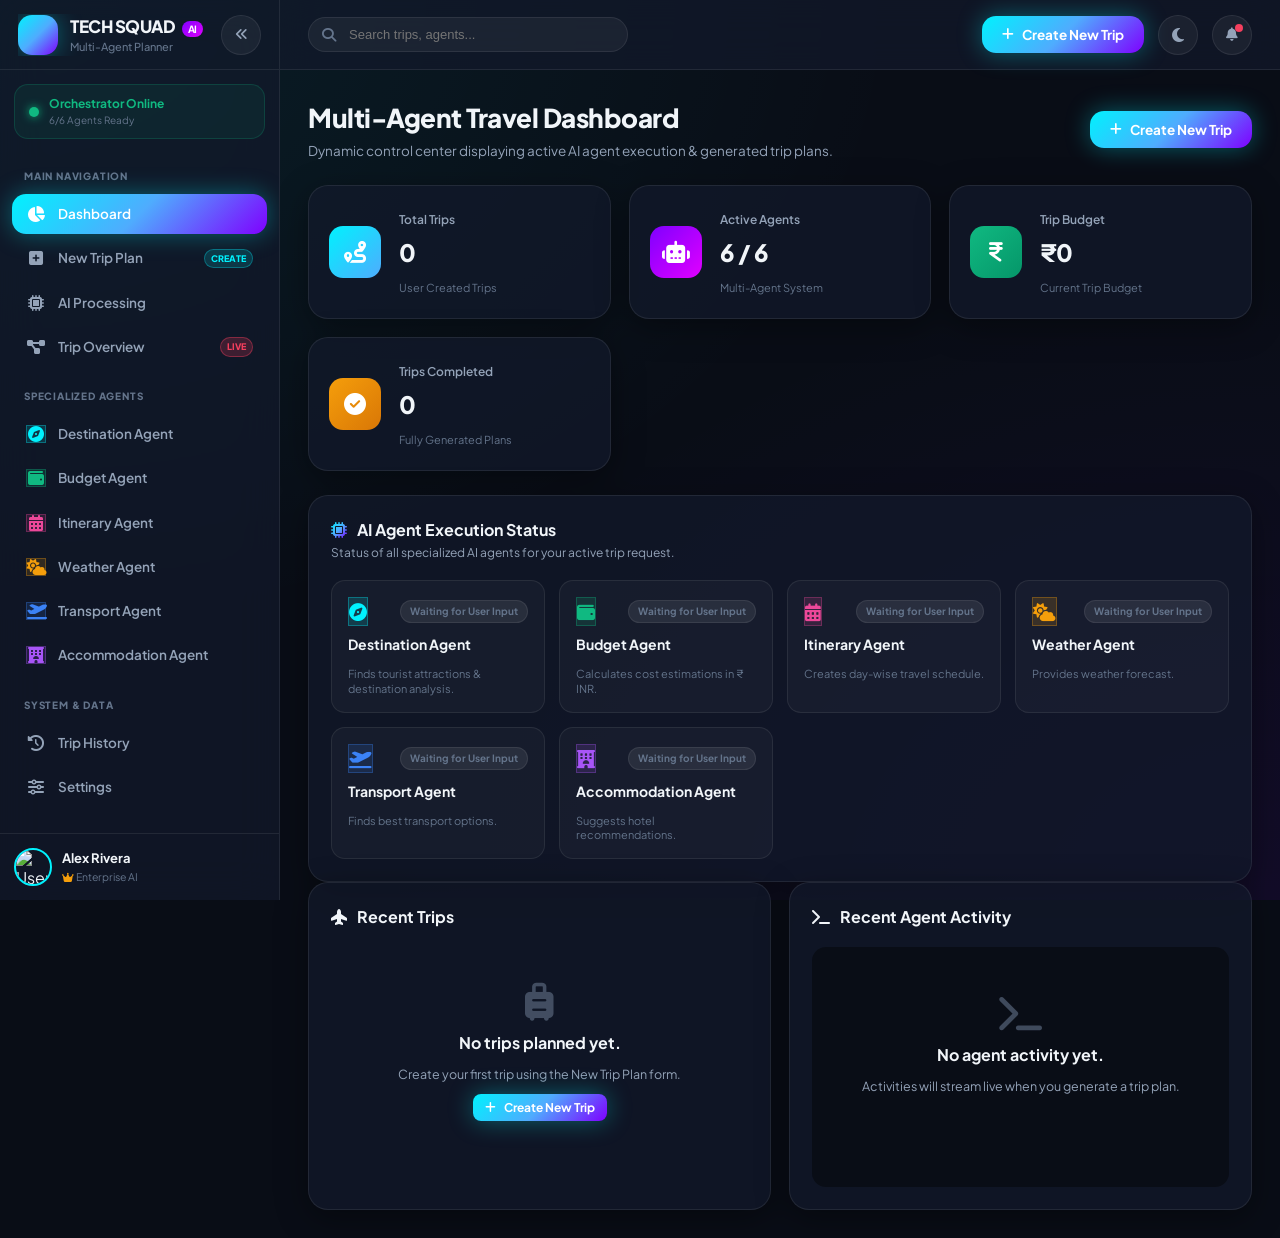
==== commit be2a952c: "Initial commit" ====
--- a/index.html
+++ b/index.html
@@ -757,237 +757,160 @@
         </section>
 
 
-        <!-- 2. TRIP OVERVIEW PAGE -->
+        <!-- 2. TRIP OVERVIEW PAGE (CONSUMER TRAVEL SUMMARY) -->
         <section class="app-view" id="view-controller">
-          <div class="view-header">
-            <div>
-              <h1 class="view-title">Trip Overview</h1>
-              <p class="view-subtitle">Review your trip details before viewing AI-generated results.</p>
-            </div>
-            <button class="btn btn-primary-gradient nav-trigger" data-target="new-plan">
-              <i class="fa-solid fa-plus"></i> Create New Trip
-            </button>
-          </div>
-
-          <!-- SECTION 1: TRIP SUMMARY CARD (TWO COLUMN LAYOUT) -->
-          <div class="glass-card section-card mb-4">
-            <div class="card-header-bar">
-              <h3 class="card-title"><i class="fa-solid fa-clipboard-list gradient-text"></i> Trip Summary</h3>
-              <span class="badge-sub" id="overviewStatusBadge">Awaiting Plan</span>
-            </div>
-
-            <div class="overview-summary-grid mt-3" id="overviewTripSummaryContainer">
-              <!-- Dynamically populated in 2-column layout -->
-            </div>
-          </div>
-
-          <!-- SECTION 2: AI AGENT STATUS (6 MODERN CARDS) -->
+          <!-- SECTION 1: HERO BANNER -->
+          <div class="trip-hero-banner mb-4" id="overviewHeroBanner">
+            <div class="hero-bg-overlay"></div>
+            <div class="hero-content-wrapper">
+              <div class="hero-top-badges mb-2">
+                <span class="badge-sub badge-success" id="ovHeroStatusBadge"><i class="fa-solid fa-circle-check"></i> Trip Ready</span>
+                <span class="badge-sub font-mono" id="ovHeroWeatherBadge"><i class="fa-solid fa-cloud-sun"></i> Pleasant • 24°C</span>
+              </div>
+              <div class="hero-main-title mb-3">
+                <h1 class="hero-dest-name" id="ovHeroDestName">Kerala, India</h1>
+                <p class="hero-subtitle" id="ovHeroDates">3 Days • 2 Travelers (Luxury Style)</p>
+              </div>
+              <div class="hero-meta-row">
+                <div class="hero-meta-item">
+                  <span class="hero-meta-label">Total Allocated Budget</span>
+                  <span class="hero-meta-val text-emerald" id="ovHeroBudget">₹ 50,000 INR</span>
+                </div>
+                <div class="hero-meta-item">
+                  <span class="hero-meta-label">Selected Interests</span>
+                  <div class="hero-interests-list" id="ovHeroInterests">
+                    <!-- Badges populated dynamically -->
+                  </div>
+                </div>
+              </div>
+            </div>
+          </div>
+
+          <!-- SECTION 2: QUICK TRIP SUMMARY (8 GLASSMORPHISM CARDS) -->
           <div class="mb-4">
             <div class="section-title-bar mb-3">
-              <h3 class="card-title"><i class="fa-solid fa-microchip gradient-text"></i> AI Agent Status</h3>
-              <p class="card-desc" style="font-size: 13px; color: var(--text-secondary);">Real-time status and output readiness for all six specialized AI agents.</p>
-            </div>
-
-            <div class="overview-agents-grid" id="overviewAgentsGrid">
-              <!-- 1. Destination Agent -->
-              <div class="glass-card overview-agent-card" id="ov-card-dest">
-                <div class="ov-agent-header">
-                  <div class="ov-agent-left">
-                    <span class="ov-agent-icon agent-color-dest"><i class="fa-solid fa-compass"></i></span>
-                    <div>
-                      <h4 class="ov-agent-name">Destination Agent</h4>
-                      <span class="ov-agent-sub">Attraction &amp; Spot Analysis</span>
-                    </div>
-                  </div>
-                  <span class="state-pill state-waiting" id="ov-status-dest"><i class="fa-regular fa-clock"></i> Waiting</span>
-                </div>
-                <div class="ov-agent-body mt-3">
-                  <div class="ov-progress-track">
-                    <div class="ov-progress-fill" id="ov-prog-dest" style="width: 0%;"></div>
-                  </div>
-                  <div class="ov-agent-meta mt-2">
-                    <span class="meta-label">Response Time: <strong id="ov-time-dest">--</strong></span>
-                    <button class="btn btn-sm btn-glass ov-details-btn" onclick="switchView('agent-destination')">
-                      View Details <i class="fa-solid fa-chevron-right"></i>
-                    </button>
-                  </div>
-                </div>
-              </div>
-
-              <!-- 2. Budget Agent -->
-              <div class="glass-card overview-agent-card" id="ov-card-budget">
-                <div class="ov-agent-header">
-                  <div class="ov-agent-left">
-                    <span class="ov-agent-icon agent-color-budget"><i class="fa-solid fa-wallet"></i></span>
-                    <div>
-                      <h4 class="ov-agent-name">Budget Agent</h4>
-                      <span class="ov-agent-sub">Cost Estimation (₹ INR)</span>
-                    </div>
-                  </div>
-                  <span class="state-pill state-waiting" id="ov-status-budget"><i class="fa-regular fa-clock"></i> Waiting</span>
-                </div>
-                <div class="ov-agent-body mt-3">
-                  <div class="ov-progress-track">
-                    <div class="ov-progress-fill" id="ov-prog-budget" style="width: 0%;"></div>
-                  </div>
-                  <div class="ov-agent-meta mt-2">
-                    <span class="meta-label">Response Time: <strong id="ov-time-budget">--</strong></span>
-                    <button class="btn btn-sm btn-glass ov-details-btn" onclick="switchView('agent-budget')">
-                      View Details <i class="fa-solid fa-chevron-right"></i>
-                    </button>
-                  </div>
-                </div>
-              </div>
-
-              <!-- 3. Weather Agent -->
-              <div class="glass-card overview-agent-card" id="ov-card-weather">
-                <div class="ov-agent-header">
-                  <div class="ov-agent-left">
-                    <span class="ov-agent-icon agent-color-weather"><i class="fa-solid fa-cloud-sun"></i></span>
-                    <div>
-                      <h4 class="ov-agent-name">Weather Agent</h4>
-                      <span class="ov-agent-sub">Climate &amp; Forecast advisory</span>
-                    </div>
-                  </div>
-                  <span class="state-pill state-waiting" id="ov-status-weather"><i class="fa-regular fa-clock"></i> Waiting</span>
-                </div>
-                <div class="ov-agent-body mt-3">
-                  <div class="ov-progress-track">
-                    <div class="ov-progress-fill" id="ov-prog-weather" style="width: 0%;"></div>
-                  </div>
-                  <div class="ov-agent-meta mt-2">
-                    <span class="meta-label">Response Time: <strong id="ov-time-weather">--</strong></span>
-                    <button class="btn btn-sm btn-glass ov-details-btn" onclick="switchView('agent-weather')">
-                      View Details <i class="fa-solid fa-chevron-right"></i>
-                    </button>
-                  </div>
-                </div>
-              </div>
-
-              <!-- 4. Transport Agent -->
-              <div class="glass-card overview-agent-card" id="ov-card-transport">
-                <div class="ov-agent-header">
-                  <div class="ov-agent-left">
-                    <span class="ov-agent-icon agent-color-transport"><i class="fa-solid fa-plane-departure"></i></span>
-                    <div>
-                      <h4 class="ov-agent-name">Transport Agent</h4>
-                      <span class="ov-agent-sub">Transit Options &amp; Flights</span>
-                    </div>
-                  </div>
-                  <span class="state-pill state-waiting" id="ov-status-transport"><i class="fa-regular fa-clock"></i> Waiting</span>
-                </div>
-                <div class="ov-agent-body mt-3">
-                  <div class="ov-progress-track">
-                    <div class="ov-progress-fill" id="ov-prog-transport" style="width: 0%;"></div>
-                  </div>
-                  <div class="ov-agent-meta mt-2">
-                    <span class="meta-label">Response Time: <strong id="ov-time-transport">--</strong></span>
-                    <button class="btn btn-sm btn-glass ov-details-btn" onclick="switchView('agent-transport')">
-                      View Details <i class="fa-solid fa-chevron-right"></i>
-                    </button>
-                  </div>
-                </div>
-              </div>
-
-              <!-- 5. Accommodation Agent -->
-              <div class="glass-card overview-agent-card" id="ov-card-hotel">
-                <div class="ov-agent-header">
-                  <div class="ov-agent-left">
-                    <span class="ov-agent-icon agent-color-hotel"><i class="fa-solid fa-hotel"></i></span>
-                    <div>
-                      <h4 class="ov-agent-name">Accommodation Agent</h4>
-                      <span class="ov-agent-sub">Hotel &amp; Resort Stays</span>
-                    </div>
-                  </div>
-                  <span class="state-pill state-waiting" id="ov-status-hotel"><i class="fa-regular fa-clock"></i> Waiting</span>
-                </div>
-                <div class="ov-agent-body mt-3">
-                  <div class="ov-progress-track">
-                    <div class="ov-progress-fill" id="ov-prog-hotel" style="width: 0%;"></div>
-                  </div>
-                  <div class="ov-agent-meta mt-2">
-                    <span class="meta-label">Response Time: <strong id="ov-time-hotel">--</strong></span>
-                    <button class="btn btn-sm btn-glass ov-details-btn" onclick="switchView('agent-accommodation')">
-                      View Details <i class="fa-solid fa-chevron-right"></i>
-                    </button>
-                  </div>
-                </div>
-              </div>
-
-              <!-- 6. Itinerary Agent -->
-              <div class="glass-card overview-agent-card" id="ov-card-itin">
-                <div class="ov-agent-header">
-                  <div class="ov-agent-left">
-                    <span class="ov-agent-icon agent-color-itin"><i class="fa-solid fa-calendar-days"></i></span>
-                    <div>
-                      <h4 class="ov-agent-name">Itinerary Agent</h4>
-                      <span class="ov-agent-sub">Day-Wise Plan Schedule</span>
-                    </div>
-                  </div>
-                  <span class="state-pill state-waiting" id="ov-status-itin"><i class="fa-regular fa-clock"></i> Waiting</span>
-                </div>
-                <div class="ov-agent-body mt-3">
-                  <div class="ov-progress-track">
-                    <div class="ov-progress-fill" id="ov-prog-itin" style="width: 0%;"></div>
-                  </div>
-                  <div class="ov-agent-meta mt-2">
-                    <span class="meta-label">Response Time: <strong id="ov-time-itin">--</strong></span>
-                    <button class="btn btn-sm btn-glass ov-details-btn" onclick="switchView('agent-itinerary')">
-                      View Details <i class="fa-solid fa-chevron-right"></i>
-                    </button>
-                  </div>
-                </div>
-              </div>
-            </div>
-          </div>
-
-          <!-- SECTION 3 & SECTION 4 SPLIT CONTAINER -->
-          <div class="overview-split-grid mb-4">
-            
-            <!-- SECTION 3: PLANNING PROGRESS -->
-            <div class="glass-card section-card">
-              <div class="card-header-bar">
-                <h3 class="card-title"><i class="fa-solid fa-chart-line gradient-text"></i> Planning Progress</h3>
-                <span class="badge-sub font-mono" id="ovOverallPctTag">0%</span>
-              </div>
-              <div class="overview-progress-body mt-3">
-                <div class="ov-main-progress-track">
-                  <div class="ov-main-progress-fill" id="ovMainProgressBar" style="width: 0%;"></div>
-                </div>
-
-                <div class="overview-metrics-row mt-4">
-                  <div class="ov-metric-pill">
-                    <span class="ov-metric-label">Completed Agents</span>
-                    <h4 class="ov-metric-value" id="ovCompletedCount">0 / 6</h4>
-                  </div>
-                  <div class="ov-metric-pill">
-                    <span class="ov-metric-label">Current Agent</span>
-                    <h4 class="ov-metric-value text-cyan" id="ovCurrentAgentName">None</h4>
-                  </div>
-                  <div class="ov-metric-pill">
-                    <span class="ov-metric-label">Est. Time Remaining</span>
-                    <h4 class="ov-metric-value" id="ovTimeRemaining">0s</h4>
-                  </div>
-                </div>
-              </div>
-            </div>
-
-            <!-- SECTION 4: LIVE ACTIVITY TIMELINE -->
-            <div class="glass-card section-card">
-              <div class="card-header-bar">
-                <h3 class="card-title"><i class="fa-solid fa-timeline gradient-text"></i> Live Activity Timeline</h3>
-              </div>
-              <div class="overview-timeline-list mt-3" id="overviewTimelineContainer">
-                <!-- Dynamically populated timeline items -->
-              </div>
-            </div>
-
-          </div>
-
-          <!-- BOTTOM ACTION BAR -->
-          <div class="overview-bottom-action-bar">
-            <button class="btn btn-primary-gradient btn-lg w-100 glow-btn" id="btnViewGeneratedPlan" disabled>
-              <i class="fa-solid fa-map-location-dot"></i> View Generated Travel Plan
+              <h3 class="card-title"><i class="fa-solid fa-compass gradient-text"></i> Quick Trip Summary</h3>
+            </div>
+            <div class="summary-8grid" id="overviewQuickSummaryGrid">
+              <!-- 8 Glass Cards populated dynamically -->
+            </div>
+          </div>
+
+          <!-- SECTION 3: DESTINATION HIGHLIGHTS (HORIZONTAL CAROUSEL) -->
+          <div class="mb-4">
+            <div class="section-title-bar mb-3 d-flex justify-content-between align-items-center flex-wrap gap-2">
+              <div>
+                <h3 class="card-title"><i class="fa-solid fa-mountain-city gradient-text"></i> Destination Highlights</h3>
+                <p class="card-desc" style="font-size: 13px; color: var(--text-secondary);">Top-rated tourist attractions verified via Google Places API</p>
+              </div>
+              <button class="btn btn-sm btn-glass nav-trigger" data-target="agent-destination">Explore All Attractions <i class="fa-solid fa-arrow-right"></i></button>
+            </div>
+            <div class="attractions-carousel" id="overviewAttractionsCarousel">
+              <!-- Horizontal scroll cards populated dynamically -->
+            </div>
+          </div>
+
+          <!-- SECTION 4: DAY WISE ITINERARY -->
+          <div class="mb-4">
+            <div class="section-title-bar mb-3 d-flex justify-content-between align-items-center flex-wrap gap-2">
+              <div>
+                <h3 class="card-title"><i class="fa-solid fa-calendar-days gradient-text"></i> Day Wise Itinerary</h3>
+                <p class="card-desc" style="font-size: 13px; color: var(--text-secondary);">Day-by-day morning, afternoon, and evening schedule</p>
+              </div>
+              <button class="btn btn-sm btn-glass nav-trigger" data-target="agent-itinerary">Full Schedule <i class="fa-solid fa-arrow-right"></i></button>
+            </div>
+            <div class="day-itinerary-list" id="overviewDayItineraryContainer">
+              <!-- Timeline cards populated dynamically -->
+            </div>
+          </div>
+
+          <!-- SECTION 5 & SECTION 6 SPLIT -->
+          <div class="row g-4 mb-4">
+            <!-- SECTION 5: BUDGET BREAKDOWN -->
+            <div class="col-lg-6">
+              <div class="glass-card section-card h-100">
+                <div class="card-header-bar mb-3 d-flex justify-content-between align-items-center">
+                  <h3 class="card-title"><i class="fa-solid fa-chart-pie gradient-text"></i> Budget Breakdown</h3>
+                  <span class="badge-sub font-mono" id="ovBudgetTotalTag">₹ 50,000 INR</span>
+                </div>
+                <div class="budget-breakdown-body" id="overviewBudgetBreakdownContainer">
+                  <!-- Breakdown bars populated dynamically -->
+                </div>
+              </div>
+            </div>
+
+            <!-- SECTION 6: ACCOMMODATION STAYS -->
+            <div class="col-lg-6">
+              <div class="glass-card section-card h-100">
+                <div class="card-header-bar mb-3 d-flex justify-content-between align-items-center">
+                  <h3 class="card-title"><i class="fa-solid fa-hotel gradient-text"></i> Recommended Accommodation</h3>
+                  <button class="btn btn-sm btn-glass nav-trigger" data-target="agent-accommodation">All Hotels <i class="fa-solid fa-arrow-right"></i></button>
+                </div>
+                <div class="accommodation-list-mini" id="overviewAccommodationContainer">
+                  <!-- Hotel cards populated dynamically -->
+                </div>
+              </div>
+            </div>
+          </div>
+
+          <!-- SECTION 7 & SECTION 8 SPLIT -->
+          <div class="row g-4 mb-4">
+            <!-- SECTION 7: TRANSPORT OPTIONS -->
+            <div class="col-lg-6">
+              <div class="glass-card section-card h-100">
+                <div class="card-header-bar mb-3 d-flex justify-content-between align-items-center">
+                  <h3 class="card-title"><i class="fa-solid fa-plane-departure gradient-text"></i> Transport &amp; Transit</h3>
+                  <button class="btn btn-sm btn-glass nav-trigger" data-target="agent-transport">Details <i class="fa-solid fa-arrow-right"></i></button>
+                </div>
+                <div class="transport-list-mini" id="overviewTransportContainer">
+                  <!-- Transit cards populated dynamically -->
+                </div>
+              </div>
+            </div>
+
+            <!-- SECTION 8: WEATHER FORECAST -->
+            <div class="col-lg-6">
+              <div class="glass-card section-card h-100">
+                <div class="card-header-bar mb-3 d-flex justify-content-between align-items-center">
+                  <h3 class="card-title"><i class="fa-solid fa-cloud-sun-rain gradient-text"></i> Weather Forecast &amp; Advisory</h3>
+                  <button class="btn btn-sm btn-glass nav-trigger" data-target="agent-weather">Weather Hub <i class="fa-solid fa-arrow-right"></i></button>
+                </div>
+                <div class="weather-forecast-body" id="overviewWeatherForecastContainer">
+                  <!-- Forecast cards populated dynamically -->
+                </div>
+              </div>
+            </div>
+          </div>
+
+          <!-- SECTION 9: LOCAL RECOMMENDATIONS & TIPS -->
+          <div class="glass-card section-card mb-4">
+            <div class="card-header-bar mb-3">
+              <h3 class="card-title"><i class="fa-solid fa-utensils gradient-text"></i> Local Recommendations &amp; Travel Tips</h3>
+            </div>
+            <div class="local-recs-grid" id="overviewLocalRecsContainer">
+              <!-- Cards for Dining, Shopping, Safety populated dynamically -->
+            </div>
+          </div>
+
+          <!-- SECTION 10: ACTION BUTTONS BAR -->
+          <div class="overview-trip-action-bar">
+            <button class="btn btn-glass" onclick="window.print()">
+              <i class="fa-solid fa-file-pdf text-rose"></i> Export PDF
+            </button>
+            <button class="btn btn-glass" onclick="downloadTripJSON()">
+              <i class="fa-solid fa-download text-cyan"></i> Download Itinerary
+            </button>
+            <button class="btn btn-glass" onclick="shareTripPlan()">
+              <i class="fa-solid fa-share-nodes text-purple"></i> Share Trip
+            </button>
+            <a class="btn btn-glass text-decoration-none" id="ovOpenMapsBtn" href="https://maps.google.com" target="_blank">
+              <i class="fa-solid fa-map-location-dot text-emerald"></i> Open in Maps
+            </a>
+            <button class="btn btn-glass nav-trigger" data-target="new-plan">
+              <i class="fa-solid fa-pen-to-square text-amber"></i> Edit Trip
+            </button>
+            <button class="btn btn-primary-gradient nav-trigger" data-target="new-plan">
+              <i class="fa-solid fa-plus"></i> Create Another Trip
             </button>
           </div>
 
--- a/styles.css
+++ b/styles.css
@@ -2554,9 +2554,16 @@
 }
 
 .attraction-img {
-  height: 160px;
+  height: 220px;
   width: 100%;
+  aspect-ratio: 16 / 9;
   object-fit: cover;
+  border-radius: 16px 16px 0 0;
+  transition: transform 0.5s cubic-bezier(0.4, 0, 0.2, 1);
+}
+
+.attraction-card:hover .attraction-img {
+  transform: scale(1.08);
 }
 
 .attraction-body {
@@ -4193,12 +4200,1073 @@
   border-color: var(--color-primary);
 }
 
-
-
-
-
-
-
-
-
-
+/* ==========================================================================
+   DESTINATION AGENT ATTRACTION CARDS (REAL IMAGES & GLASSMORPHISM DESIGN)
+   ========================================================================== */
+
+.attractions-grid-container {
+  display: grid;
+  grid-template-columns: repeat(auto-fill, minmax(320px, 1fr));
+  gap: 24px;
+  margin-top: 20px;
+  align-items: stretch;
+}
+
+.attraction-card-real {
+  background: rgba(30, 41, 59, 0.45);
+  backdrop-filter: blur(16px);
+  -webkit-backdrop-filter: blur(16px);
+  border: 1px solid rgba(255, 255, 255, 0.1);
+  border-radius: 16px;
+  overflow: hidden;
+  display: flex;
+  flex-direction: column;
+  height: 100%;
+  transition: transform 0.35s cubic-bezier(0.4, 0, 0.2, 1), box-shadow 0.35s cubic-bezier(0.4, 0, 0.2, 1), border-color 0.3s ease;
+  box-shadow: 0 8px 24px rgba(0, 0, 0, 0.25);
+  animation: fadeIn 0.4s ease-out forwards;
+}
+
+.attraction-card-real:hover {
+  transform: translateY(-6px);
+  box-shadow: 0 18px 40px rgba(0, 242, 254, 0.18), 0 10px 30px rgba(0, 0, 0, 0.45);
+  border-color: rgba(0, 242, 254, 0.4);
+}
+
+.attraction-img-wrapper {
+  position: relative;
+  width: 100%;
+  height: 220px;
+  aspect-ratio: 16 / 9;
+  overflow: hidden;
+  background: #0f172a;
+}
+
+.attraction-img {
+  width: 100%;
+  height: 220px;
+  object-fit: cover;
+  display: block;
+  transition: transform 0.5s cubic-bezier(0.4, 0, 0.2, 1);
+}
+
+.attraction-card-real:hover .attraction-img {
+  transform: scale(1.08);
+}
+
+.attraction-badge-category {
+  position: absolute;
+  top: 14px;
+  left: 14px;
+  background: rgba(15, 23, 42, 0.8);
+  backdrop-filter: blur(10px);
+  -webkit-backdrop-filter: blur(10px);
+  color: #00f2fe;
+  font-size: 11px;
+  font-weight: 800;
+  padding: 6px 14px;
+  border-radius: 20px;
+  border: 1px solid rgba(0, 242, 254, 0.35);
+  letter-spacing: 0.4px;
+  text-transform: uppercase;
+  z-index: 2;
+  box-shadow: 0 4px 12px rgba(0, 0, 0, 0.3);
+}
+
+.attraction-body {
+  padding: 20px;
+  display: flex;
+  flex-direction: column;
+  flex: 1;
+}
+
+.attraction-title {
+  font-size: 18px;
+  font-weight: 800;
+  color: #ffffff;
+  margin: 0 0 10px 0;
+  line-height: 1.35;
+}
+
+.attraction-rating-row {
+  display: flex;
+  align-items: center;
+  gap: 8px;
+  margin-bottom: 12px;
+  font-size: 13px;
+}
+
+.attraction-stars {
+  color: #fbbf24;
+  font-weight: 800;
+  background: rgba(251, 191, 36, 0.12);
+  padding: 4px 10px;
+  border-radius: 8px;
+  border: 1px solid rgba(251, 191, 36, 0.25);
+}
+
+.attraction-reviews {
+  color: #94a3b8;
+  font-size: 12.5px;
+}
+
+.attraction-address {
+  font-size: 13px;
+  color: #cbd5e1;
+  line-height: 1.5;
+  margin-bottom: 18px;
+  display: -webkit-box;
+  -webkit-line-clamp: 2;
+  -webkit-box-orient: vertical;
+  overflow: hidden;
+  flex: 1;
+}
+
+.attraction-address i {
+  color: #00f2fe;
+  margin-right: 4px;
+}
+
+.attraction-actions {
+  display: flex;
+  gap: 10px;
+  margin-top: auto;
+}
+
+.attraction-btn-gmaps, .attraction-btn-details {
+  flex: 1;
+  text-align: center;
+  padding: 10px 14px;
+  font-size: 12.5px;
+  font-weight: 700;
+  border-radius: 10px;
+  text-decoration: none;
+  display: inline-flex;
+  align-items: center;
+  justify-content: center;
+  gap: 6px;
+  transition: all 0.25s ease;
+  cursor: pointer;
+}
+
+.attraction-btn-gmaps {
+  background: rgba(255, 255, 255, 0.06);
+  border: 1px solid rgba(255, 255, 255, 0.15);
+  color: #e2e8f0;
+}
+
+.attraction-btn-gmaps:hover {
+  background: rgba(255, 255, 255, 0.14);
+  color: #ffffff;
+  border-color: rgba(255, 255, 255, 0.35);
+}
+
+.attraction-btn-details {
+  background: linear-gradient(135deg, #00f2fe 0%, #4facfe 100%);
+  border: none;
+  color: #0f172a;
+  box-shadow: 0 4px 14px rgba(0, 242, 254, 0.25);
+}
+
+.attraction-btn-details:hover {
+  box-shadow: 0 6px 20px rgba(0, 242, 254, 0.45);
+  transform: translateY(-1px);
+  color: #0f172a;
+}
+
+/* ==========================================================================
+   BUDGET AGENT DASHBOARD (AI FINANCIAL & EXPENSE TRACKER)
+   ========================================================================== */
+
+.budget-hero-metrics {
+  display: grid;
+  grid-template-columns: repeat(auto-fit, minmax(280px, 1fr));
+  gap: 20px;
+  margin-bottom: 24px;
+}
+
+.budget-metric-card {
+  background: rgba(30, 41, 59, 0.45);
+  backdrop-filter: blur(16px);
+  -webkit-backdrop-filter: blur(16px);
+  border: 1px solid rgba(255, 255, 255, 0.1);
+  border-radius: 18px;
+  padding: 24px;
+  display: flex;
+  align-items: center;
+  gap: 20px;
+  box-shadow: 0 8px 24px rgba(0, 0, 0, 0.25);
+  transition: transform 0.3s ease, box-shadow 0.3s ease;
+}
+
+.budget-metric-card:hover {
+  transform: translateY(-4px);
+  box-shadow: 0 14px 32px rgba(0, 0, 0, 0.35);
+}
+
+.budget-metric-icon {
+  width: 60px;
+  height: 60px;
+  border-radius: 16px;
+  display: flex;
+  align-items: center;
+  justify-content: center;
+  font-size: 26px;
+  flex-shrink: 0;
+}
+
+.budget-metric-icon.total {
+  background: linear-gradient(135deg, rgba(0, 242, 254, 0.2) 0%, rgba(79, 172, 254, 0.2) 100%);
+  color: #00f2fe;
+  border: 1px solid rgba(0, 242, 254, 0.3);
+}
+
+.budget-metric-icon.spent {
+  background: linear-gradient(135deg, rgba(168, 85, 247, 0.2) 0%, rgba(147, 51, 234, 0.2) 100%);
+  color: #a855f7;
+  border: 1px solid rgba(168, 85, 247, 0.3);
+}
+
+.budget-metric-icon.remaining {
+  background: linear-gradient(135deg, rgba(16, 185, 129, 0.2) 0%, rgba(5, 150, 105, 0.2) 100%);
+  color: #10b981;
+  border: 1px solid rgba(16, 185, 129, 0.3);
+}
+
+.budget-metric-body {
+  display: flex;
+  flex-direction: column;
+}
+
+.budget-metric-label {
+  font-size: 13px;
+  color: #94a3b8;
+  font-weight: 600;
+  text-transform: uppercase;
+  letter-spacing: 0.5px;
+}
+
+.budget-metric-value {
+  font-size: 32px;
+  font-weight: 800;
+  color: #ffffff;
+  margin: 4px 0 2px 0;
+  letter-spacing: -0.5px;
+}
+
+.budget-status-pill {
+  display: inline-flex;
+  align-items: center;
+  gap: 8px;
+  padding: 6px 16px;
+  border-radius: 20px;
+  font-size: 13px;
+  font-weight: 700;
+}
+
+.budget-status-pill.healthy {
+  background: rgba(16, 185, 129, 0.15);
+  color: #10b981;
+  border: 1px solid rgba(16, 185, 129, 0.3);
+}
+
+.budget-status-pill.warning {
+  background: rgba(245, 158, 11, 0.15);
+  color: #f59e0b;
+  border: 1px solid rgba(245, 158, 11, 0.3);
+}
+
+.budget-status-pill.exceeded {
+  background: rgba(239, 68, 68, 0.15);
+  color: #ef4444;
+  border: 1px solid rgba(239, 68, 68, 0.3);
+}
+
+.budget-categories-grid {
+  display: grid;
+  grid-template-columns: repeat(auto-fill, minmax(320px, 1fr));
+  gap: 20px;
+  margin-top: 20px;
+}
+
+.budget-category-card {
+  background: rgba(30, 41, 59, 0.4);
+  backdrop-filter: blur(14px);
+  -webkit-backdrop-filter: blur(14px);
+  border: 1px solid rgba(255, 255, 255, 0.08);
+  border-radius: 16px;
+  padding: 20px;
+  display: flex;
+  flex-direction: column;
+  transition: all 0.3s ease;
+  position: relative;
+  overflow: hidden;
+}
+
+.budget-category-card:hover {
+  transform: translateY(-4px);
+  border-color: rgba(0, 242, 254, 0.3);
+  box-shadow: 0 10px 28px rgba(0, 0, 0, 0.3);
+}
+
+.cat-header {
+  display: flex;
+  justify-content: space-between;
+  align-items: center;
+  margin-bottom: 14px;
+}
+
+.cat-title {
+  font-size: 16px;
+  font-weight: 800;
+  color: #ffffff;
+  display: flex;
+  align-items: center;
+  gap: 8px;
+}
+
+.cat-badge-pct {
+  font-size: 12px;
+  font-weight: 800;
+  padding: 4px 10px;
+  border-radius: 12px;
+  background: rgba(0, 242, 254, 0.1);
+  color: #00f2fe;
+  border: 1px solid rgba(0, 242, 254, 0.25);
+}
+
+.cat-stats-row {
+  display: grid;
+  grid-template-columns: 1fr 1fr 1fr;
+  gap: 8px;
+  margin-bottom: 14px;
+  text-align: center;
+  background: rgba(255, 255, 255, 0.025);
+  padding: 10px;
+  border-radius: 12px;
+  border: 1px solid rgba(255, 255, 255, 0.05);
+}
+
+.cat-stat-item {
+  display: flex;
+  flex-direction: column;
+}
+
+.cat-stat-label {
+  font-size: 10.5px;
+  color: #94a3b8;
+  font-weight: 600;
+  text-transform: uppercase;
+}
+
+.cat-stat-val {
+  font-size: 14px;
+  font-weight: 800;
+  color: #e2e8f0;
+  margin-top: 2px;
+}
+
+.cat-progress-track {
+  width: 100%;
+  height: 8px;
+  background: rgba(255, 255, 255, 0.08);
+  border-radius: 10px;
+  overflow: hidden;
+}
+
+.cat-progress-fill {
+  height: 100%;
+  border-radius: 10px;
+  background: linear-gradient(90deg, #00f2fe 0%, #4facfe 100%);
+  transition: width 0.6s cubic-bezier(0.4, 0, 0.2, 1);
+}
+
+.budget-impact-grid {
+  display: grid;
+  grid-template-columns: repeat(auto-fit, minmax(320px, 1fr));
+  gap: 20px;
+  margin-top: 24px;
+}
+
+.impact-card {
+  background: rgba(30, 41, 59, 0.45);
+  backdrop-filter: blur(16px);
+  -webkit-backdrop-filter: blur(16px);
+  border: 1px solid rgba(255, 255, 255, 0.08);
+  border-radius: 18px;
+  padding: 22px;
+}
+
+.impact-header {
+  display: flex;
+  justify-content: space-between;
+  align-items: center;
+  margin-bottom: 16px;
+}
+
+.impact-title {
+  font-size: 16px;
+  font-weight: 800;
+  color: #ffffff;
+  display: flex;
+  align-items: center;
+  gap: 8px;
+}
+
+.impact-item-row {
+  display: flex;
+  justify-content: space-between;
+  align-items: center;
+  padding: 8px 0;
+  font-size: 13px;
+  color: #cbd5e1;
+  border-bottom: 1px dashed rgba(255, 255, 255, 0.08);
+}
+
+.impact-item-row strong {
+  color: #ffffff;
+}
+
+.budget-charts-grid {
+  display: grid;
+  grid-template-columns: 1fr 1fr;
+  gap: 20px;
+  margin-top: 24px;
+}
+
+@media (max-width: 992px) {
+  .budget-charts-grid {
+    grid-template-columns: 1fr;
+  }
+}
+
+.chart-card {
+  background: rgba(30, 41, 59, 0.45);
+  backdrop-filter: blur(16px);
+  -webkit-backdrop-filter: blur(16px);
+  border: 1px solid rgba(255, 255, 255, 0.08);
+  border-radius: 18px;
+  padding: 22px;
+}
+
+.chart-canvas-wrapper {
+  position: relative;
+  width: 100%;
+  height: 280px;
+  margin-top: 14px;
+}
+
+/* ==========================================================================
+   TRIP OVERVIEW & AGENT EXECUTION PIPELINE STYLES
+   ========================================================================== */
+
+.overview-summary-grid {
+  display: grid;
+  grid-template-columns: 1fr 1fr;
+  gap: 24px;
+  background: rgba(15, 23, 42, 0.4);
+  border-radius: 14px;
+  padding: 20px;
+  border: 1px solid rgba(255, 255, 255, 0.06);
+}
+
+@media (max-width: 768px) {
+  .overview-summary-grid {
+    grid-template-columns: 1fr;
+  }
+}
+
+.overview-agents-grid {
+  display: grid;
+  grid-template-columns: repeat(auto-fill, minmax(300px, 1fr));
+  gap: 20px;
+}
+
+.overview-agent-card {
+  padding: 20px;
+  display: flex;
+  flex-direction: column;
+  justify-content: space-between;
+}
+
+.ov-agent-header {
+  display: flex;
+  align-items: center;
+  justify-content: space-between;
+  gap: 12px;
+}
+
+.ov-agent-left {
+  display: flex;
+  align-items: center;
+  gap: 12px;
+}
+
+.ov-agent-icon {
+  width: 42px;
+  height: 42px;
+  border-radius: 12px;
+  display: flex;
+  align-items: center;
+  justify-content: center;
+  font-size: 18px;
+}
+
+.agent-color-dest { background: rgba(0, 242, 254, 0.15); color: #00f2fe; border: 1px solid rgba(0, 242, 254, 0.3); }
+.agent-color-budget { background: rgba(16, 185, 129, 0.15); color: #10b981; border: 1px solid rgba(16, 185, 129, 0.3); }
+.agent-color-weather { background: rgba(245, 158, 11, 0.15); color: #f59e0b; border: 1px solid rgba(245, 158, 11, 0.3); }
+.agent-color-transport { background: rgba(59, 130, 246, 0.15); color: #3b82f6; border: 1px solid rgba(59, 130, 246, 0.3); }
+.agent-color-hotel { background: rgba(168, 85, 247, 0.15); color: #a855f7; border: 1px solid rgba(168, 85, 247, 0.3); }
+.agent-color-itin { background: rgba(236, 72, 153, 0.15); color: #ec4899; border: 1px solid rgba(236, 72, 153, 0.3); }
+
+.ov-agent-name {
+  font-size: 15px;
+  font-weight: 700;
+  color: #ffffff;
+  margin: 0;
+}
+
+.ov-agent-sub {
+  font-size: 12px;
+  color: #94a3b8;
+}
+
+.state-pill {
+  font-size: 11.5px;
+  font-weight: 700;
+  padding: 4px 12px;
+  border-radius: 20px;
+  display: inline-flex;
+  align-items: center;
+  gap: 6px;
+}
+
+.state-waiting { background: rgba(148, 163, 184, 0.12); color: #94a3b8; border: 1px solid rgba(148, 163, 184, 0.25); }
+.state-running { background: rgba(0, 242, 254, 0.15); color: #00f2fe; border: 1px solid rgba(0, 242, 254, 0.35); }
+.state-completed { background: rgba(16, 185, 129, 0.15); color: #10b981; border: 1px solid rgba(16, 185, 129, 0.35); }
+.state-error { background: rgba(239, 68, 68, 0.15); color: #ef4444; border: 1px solid rgba(239, 68, 68, 0.35); }
+
+.ov-progress-track {
+  width: 100%;
+  height: 6px;
+  background: rgba(255, 255, 255, 0.08);
+  border-radius: 10px;
+  overflow: hidden;
+}
+
+.ov-progress-fill {
+  height: 100%;
+  background: linear-gradient(90deg, #00f2fe 0%, #4facfe 100%);
+  border-radius: 10px;
+  transition: width 0.4s ease;
+}
+
+.ov-agent-meta {
+  display: flex;
+  align-items: center;
+  justify-content: space-between;
+  font-size: 12px;
+  color: #94a3b8;
+}
+
+.overview-split-grid {
+  display: grid;
+  grid-template-columns: 1fr 1fr;
+  gap: 24px;
+}
+
+@media (max-width: 992px) {
+  .overview-split-grid {
+    grid-template-columns: 1fr;
+  }
+}
+
+.ov-main-progress-track {
+  width: 100%;
+  height: 12px;
+  background: rgba(255, 255, 255, 0.08);
+  border-radius: 10px;
+  overflow: hidden;
+}
+
+.ov-main-progress-fill {
+  height: 100%;
+  background: linear-gradient(90deg, #00f2fe 0%, #10b981 100%);
+  border-radius: 10px;
+  transition: width 0.4s ease;
+}
+
+.overview-metrics-row {
+  display: grid;
+  grid-template-columns: repeat(3, 1fr);
+  gap: 16px;
+}
+
+.ov-metric-pill {
+  background: rgba(15, 23, 42, 0.4);
+  border: 1px solid rgba(255, 255, 255, 0.06);
+  border-radius: 12px;
+  padding: 14px;
+  text-align: center;
+}
+
+.ov-metric-label {
+  font-size: 11.5px;
+  color: #94a3b8;
+  font-weight: 600;
+  text-transform: uppercase;
+}
+
+.ov-metric-value {
+  font-size: 20px;
+  font-weight: 800;
+  color: #ffffff;
+  margin: 6px 0 0 0;
+}
+
+.overview-timeline-list {
+  display: flex;
+  flex-direction: column;
+  gap: 14px;
+  max-height: 320px;
+  overflow-y: auto;
+  padding-right: 6px;
+}
+
+.ov-timeline-item {
+  display: flex;
+  align-items: flex-start;
+  gap: 12px;
+  padding: 10px 14px;
+  background: rgba(15, 23, 42, 0.35);
+  border: 1px solid rgba(255, 255, 255, 0.05);
+  border-radius: 12px;
+  animation: fadeIn 0.3s ease forwards;
+}
+
+.ov-tl-icon {
+  width: 32px;
+  height: 32px;
+  border-radius: 8px;
+  display: flex;
+  align-items: center;
+  justify-content: center;
+  font-size: 14px;
+  flex-shrink: 0;
+}
+
+.ov-tl-content {
+  display: flex;
+  flex-direction: column;
+  gap: 2px;
+}
+
+.ov-tl-time {
+  font-size: 10.5px;
+  color: #64748b;
+  font-weight: 600;
+}
+
+/* ==========================================================================
+   CONSUMER TRAVEL OVERVIEW REDESIGN STYLES (SECTIONS 1 TO 10)
+   ========================================================================== */
+
+.trip-hero-banner {
+  position: relative;
+  min-height: 280px;
+  border-radius: 20px;
+  overflow: hidden;
+  background-size: cover;
+  background-position: center;
+  border: 1px solid rgba(255, 255, 255, 0.12);
+  box-shadow: 0 10px 30px rgba(0,0,0,0.5);
+  display: flex;
+  align-items: flex-end;
+  padding: 28px;
+}
+
+.hero-bg-overlay {
+  position: absolute;
+  top: 0; left: 0; right: 0; bottom: 0;
+  background: linear-gradient(180deg, rgba(15, 23, 42, 0.3) 0%, rgba(15, 23, 42, 0.85) 60%, rgba(15, 23, 42, 0.98) 100%);
+  z-index: 1;
+}
+
+.hero-content-wrapper {
+  position: relative;
+  z-index: 2;
+  width: 100%;
+}
+
+.hero-top-badges {
+  display: flex;
+  gap: 10px;
+  align-items: center;
+  flex-wrap: wrap;
+}
+
+.hero-dest-name {
+  font-size: 36px;
+  font-weight: 900;
+  color: #ffffff;
+  letter-spacing: -0.5px;
+  margin: 0 0 4px 0;
+  text-shadow: 0 2px 10px rgba(0,0,0,0.5);
+}
+
+.hero-subtitle {
+  font-size: 16px;
+  color: #cbd5e1;
+  font-weight: 500;
+  margin: 0;
+}
+
+.hero-meta-row {
+  display: flex;
+  justify-content: space-between;
+  align-items: flex-end;
+  margin-top: 16px;
+  padding-top: 16px;
+  border-top: 1px solid rgba(255, 255, 255, 0.12);
+  flex-wrap: wrap;
+  gap: 16px;
+}
+
+.hero-meta-item {
+  display: flex;
+  flex-direction: column;
+  gap: 4px;
+}
+
+.hero-meta-label {
+  font-size: 11px;
+  text-transform: uppercase;
+  letter-spacing: 0.5px;
+  color: #94a3b8;
+  font-weight: 700;
+}
+
+.hero-meta-val {
+  font-size: 20px;
+  font-weight: 800;
+}
+
+.hero-interests-list {
+  display: flex;
+  gap: 6px;
+  flex-wrap: wrap;
+}
+
+/* SECTION 2: 8 GLASSMORPHISM GRID */
+.summary-8grid {
+  display: grid;
+  grid-template-columns: repeat(auto-fit, minmax(200px, 1fr));
+  gap: 14px;
+}
+
+.summary-mini-card {
+  background: rgba(30, 41, 59, 0.6);
+  backdrop-filter: blur(12px);
+  -webkit-backdrop-filter: blur(12px);
+  border: 1px solid rgba(255, 255, 255, 0.08);
+  border-radius: 16px;
+  padding: 16px;
+  display: flex;
+  align-items: center;
+  gap: 14px;
+  transition: transform 0.2s ease, border-color 0.2s ease;
+}
+
+.summary-mini-card:hover {
+  transform: translateY(-2px);
+  border-color: rgba(56, 189, 248, 0.3);
+}
+
+.smc-icon {
+  width: 44px;
+  height: 44px;
+  border-radius: 12px;
+  display: flex;
+  align-items: center;
+  justify-content: center;
+  font-size: 20px;
+  flex-shrink: 0;
+}
+
+.smc-body {
+  display: flex;
+  flex-direction: column;
+  gap: 2px;
+  overflow: hidden;
+}
+
+.smc-label {
+  font-size: 11.5px;
+  color: #94a3b8;
+  font-weight: 600;
+  text-transform: uppercase;
+}
+
+.smc-value {
+  font-size: 14px;
+  font-weight: 700;
+  color: #ffffff;
+  white-space: nowrap;
+  overflow: hidden;
+  text-overflow: ellipsis;
+}
+
+/* SECTION 3: ATTRACTIONS CAROUSEL */
+.attractions-carousel {
+  display: flex;
+  gap: 16px;
+  overflow-x: auto;
+  padding-bottom: 12px;
+  scroll-behavior: smooth;
+}
+
+.attractions-carousel::-webkit-scrollbar {
+  height: 6px;
+}
+.attractions-carousel::-webkit-scrollbar-track {
+  background: rgba(255, 255, 255, 0.05);
+  border-radius: 4px;
+}
+.attractions-carousel::-webkit-scrollbar-thumb {
+  background: rgba(56, 189, 248, 0.3);
+  border-radius: 4px;
+}
+
+.attraction-carousel-card {
+  min-width: 240px;
+  max-width: 240px;
+  background: rgba(30, 41, 59, 0.7);
+  border: 1px solid rgba(255, 255, 255, 0.08);
+  border-radius: 16px;
+  overflow: hidden;
+  display: flex;
+  flex-direction: column;
+  flex-shrink: 0;
+  transition: transform 0.2s ease;
+}
+
+.attraction-carousel-card:hover {
+  transform: translateY(-4px);
+  border-color: rgba(56, 189, 248, 0.4);
+}
+
+.acc-img-wrap {
+  position: relative;
+  height: 140px;
+  width: 100%;
+}
+
+.acc-img {
+  width: 100%;
+  height: 100%;
+  object-fit: cover;
+}
+
+.acc-rating-pill {
+  position: absolute;
+  top: 10px;
+  right: 10px;
+  background: rgba(15, 23, 42, 0.85);
+  backdrop-filter: blur(8px);
+  padding: 3px 8px;
+  border-radius: 6px;
+  font-size: 11.5px;
+  font-weight: 700;
+  color: #fbbf24;
+  border: 1px solid rgba(251, 191, 36, 0.3);
+}
+
+.acc-body {
+  padding: 14px;
+  display: flex;
+  flex-direction: column;
+  gap: 8px;
+  flex: 1;
+}
+
+.acc-title {
+  font-size: 14px;
+  font-weight: 700;
+  color: #ffffff;
+  margin: 0;
+  line-height: 1.3;
+}
+
+.acc-addr {
+  font-size: 11.5px;
+  color: #94a3b8;
+  white-space: nowrap;
+  overflow: hidden;
+  text-overflow: ellipsis;
+}
+
+/* SECTION 4: DAY ITINERARY ACCORDION */
+.day-itinerary-list {
+  display: flex;
+  flex-direction: column;
+  gap: 16px;
+}
+
+.day-card-accordion {
+  background: rgba(30, 41, 59, 0.6);
+  border: 1px solid rgba(255, 255, 255, 0.08);
+  border-radius: 16px;
+  overflow: hidden;
+}
+
+.day-card-header {
+  padding: 16px 20px;
+  background: rgba(255, 255, 255, 0.02);
+  display: flex;
+  align-items: center;
+  justify-content: space-between;
+  cursor: pointer;
+}
+
+.day-card-title {
+  font-size: 16px;
+  font-weight: 800;
+  color: #ffffff;
+  margin: 0;
+  display: flex;
+  align-items: center;
+  gap: 10px;
+}
+
+.day-slots-grid {
+  display: grid;
+  grid-template-columns: repeat(auto-fit, minmax(220px, 1fr));
+  gap: 14px;
+  padding: 18px 20px;
+  border-top: 1px solid rgba(255, 255, 255, 0.05);
+}
+
+.slot-item {
+  background: rgba(15, 23, 42, 0.5);
+  border-radius: 12px;
+  padding: 14px;
+  border: 1px solid rgba(255, 255, 255, 0.05);
+}
+
+.slot-period-tag {
+  font-size: 11px;
+  font-weight: 800;
+  text-transform: uppercase;
+  margin-bottom: 6px;
+  display: inline-block;
+  padding: 2px 8px;
+  border-radius: 4px;
+}
+
+/* SECTION 5: BUDGET BREAKDOWN BARS */
+.budget-progress-row {
+  margin-bottom: 14px;
+}
+.bpr-header {
+  display: flex;
+  justify-content: space-between;
+  font-size: 13px;
+  font-weight: 600;
+  margin-bottom: 6px;
+}
+.bpr-track {
+  height: 8px;
+  background: rgba(255, 255, 255, 0.08);
+  border-radius: 4px;
+  overflow: hidden;
+}
+.bpr-fill {
+  height: 100%;
+  border-radius: 4px;
+}
+
+/* SECTION 6 & 7: MINI CARDS */
+.accommodation-list-mini, .transport-list-mini {
+  display: flex;
+  flex-direction: column;
+  gap: 12px;
+}
+
+.mini-item-card {
+  display: flex;
+  gap: 14px;
+  background: rgba(15, 23, 42, 0.5);
+  border-radius: 12px;
+  padding: 12px;
+  border: 1px solid rgba(255, 255, 255, 0.05);
+  align-items: center;
+}
+
+.mic-img {
+  width: 64px;
+  height: 64px;
+  border-radius: 10px;
+  object-fit: cover;
+  flex-shrink: 0;
+}
+
+.mic-title {
+  font-size: 14px;
+  font-weight: 700;
+  color: #fff;
+  margin-bottom: 2px;
+}
+.mic-sub {
+  font-size: 12px;
+  color: #94a3b8;
+}
+
+/* SECTION 8: WEATHER FORECAST GRID */
+.weather-forecast-body {
+  display: grid;
+  grid-template-columns: repeat(auto-fit, minmax(110px, 1fr));
+  gap: 10px;
+}
+
+.wf-day-card {
+  background: rgba(15, 23, 42, 0.6);
+  border-radius: 12px;
+  padding: 14px;
+  text-align: center;
+  border: 1px solid rgba(255, 255, 255, 0.05);
+}
+
+/* SECTION 9: LOCAL RECS GRID */
+.local-recs-grid {
+  display: grid;
+  grid-template-columns: repeat(auto-fit, minmax(240px, 1fr));
+  gap: 16px;
+}
+
+.local-rec-card {
+  background: rgba(15, 23, 42, 0.5);
+  border-radius: 14px;
+  padding: 16px;
+  border: 1px solid rgba(255, 255, 255, 0.06);
+}
+
+/* SECTION 10: TRIP ACTION BAR */
+.overview-trip-action-bar {
+  display: flex;
+  gap: 12px;
+  flex-wrap: wrap;
+  margin-top: 24px;
+  justify-content: flex-end;
+}
+
+
+
+
+
+
+
+
+
+
+
+
